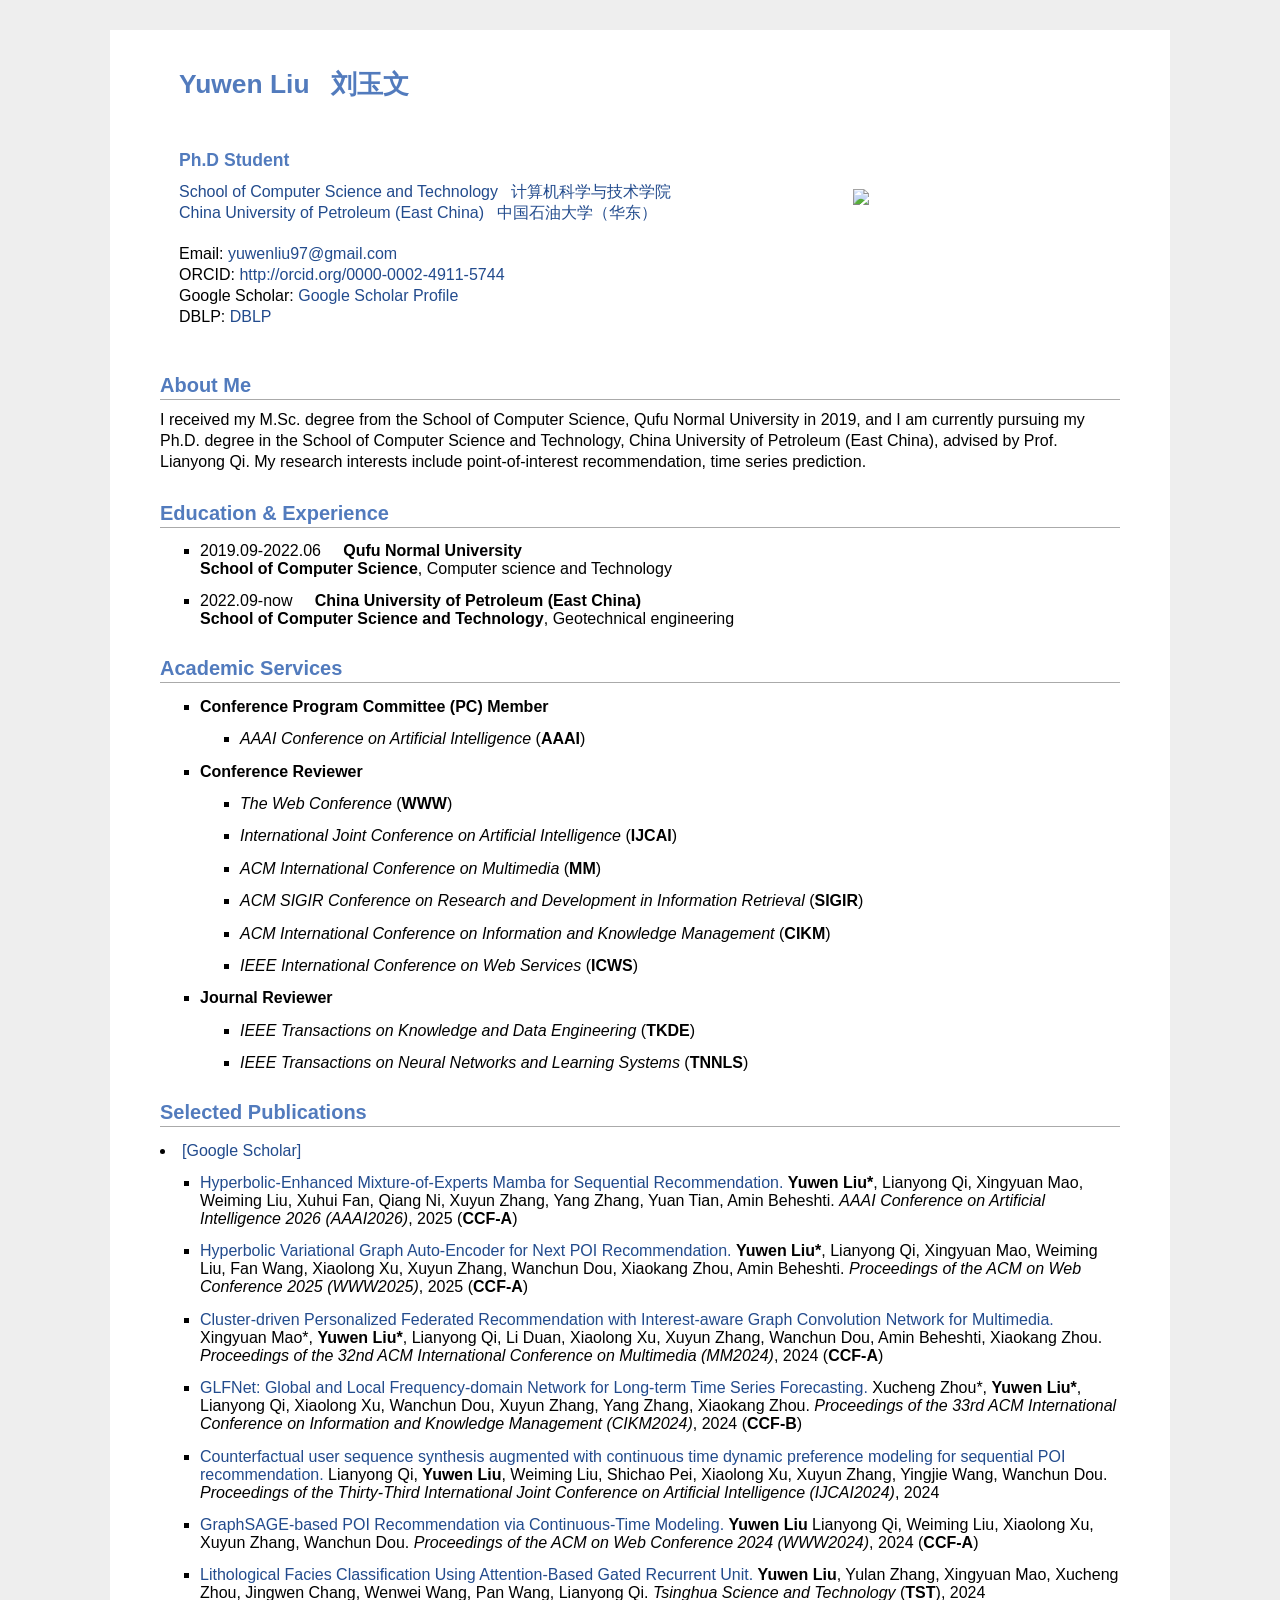
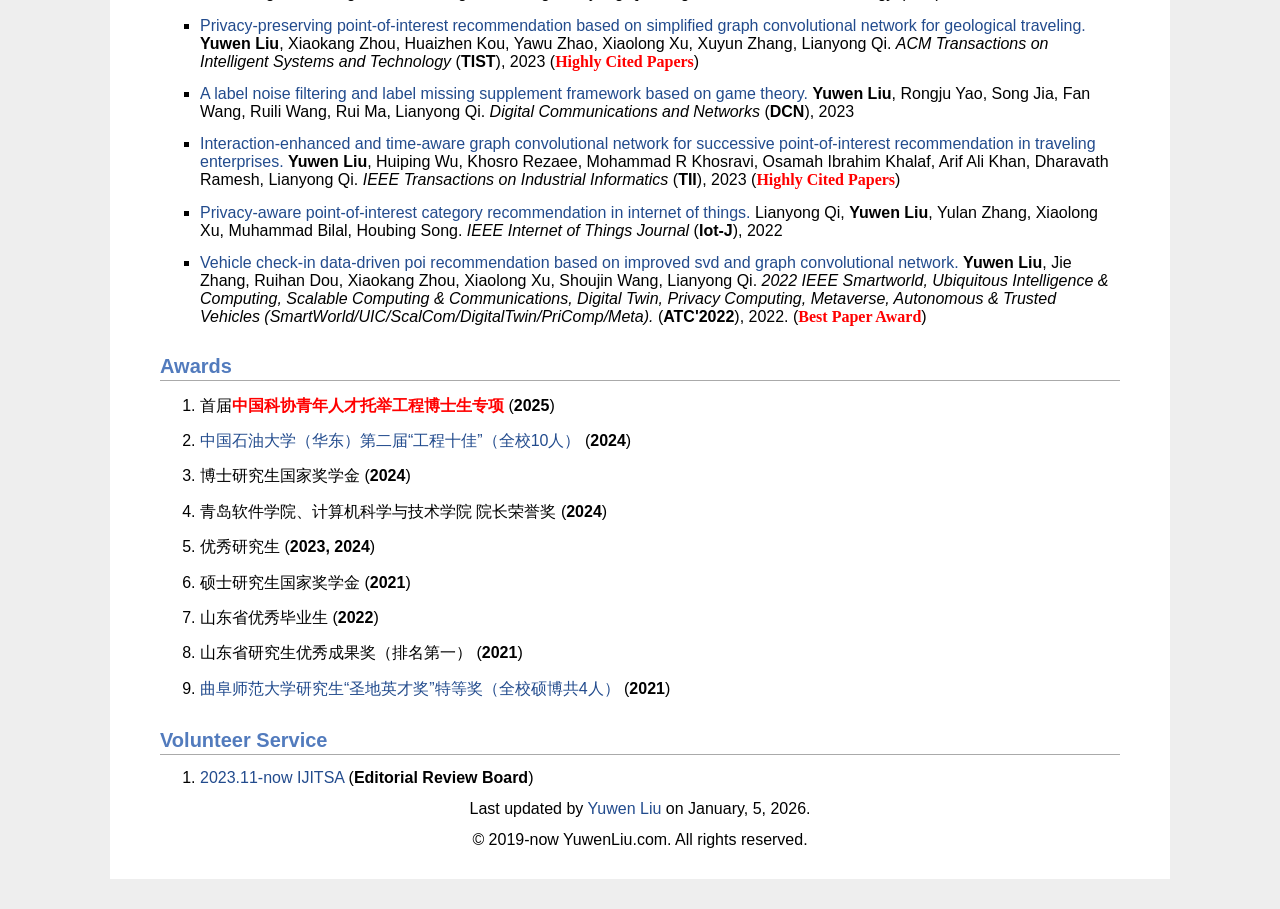
==== index.html @ 9152eafd "Update index.html" ====
<!DOCTYPE html PUBLIC "-//W3C//DTD XHTML 1.1//EN" "http://www.w3.org/TR/xhtml11/DTD/xhtml11.dtd">

<html xmlns="http://www.w3.org/1999/xhtml" xml:lang="en" class="cye-nm">

<head>
    <meta http-equiv="Content-Type" content="text/html; charset=UTF-8">
    <!-- change the follow href="./photo/youwanttoshowinhead"-->
    <link rel="shortcut icon" href="/images/en.jpg">
    <!-- change the follow content="   "-->
    <meta name="keywords" content="write youe website keywords split by , here">
    <meta name="description" content="write youe website keywords in here">

    <link rel="stylesheet" href="./css/jemdoc.css" type="text/css">
    <!-- change the follow title-->
    <title>Homepage - YuwenLiu's Homepage</title>

    <script type="text/javascript" async="" src="./css/ga.js"></script>
    <script type="text/javascript">
        var _gaq = _gaq || [];
        _gaq.push(['_setAccount', 'UA-39824124-1']);
        _gaq.push(['_trackPageview']);
        (function() {
            var ga = document.createElement('script');
            ga.type = 'text/javascript';
            ga.async = true;
            ga.src = ('https:' == document.location.protocol ? 'https://ssl' : 'http://www') + '.google-analytics.com/ga.js';
            var s = document.getElementsByTagName('script')[0];
            s.parentNode.insertBefore(ga, s);
        })();
    </script>

    <style id="nightModeStyle">
        html.cye-enabled.cye-nm:not(*:-webkit-full-screen-ancestor) body,
        html.cye-enabled.cye-nm:not(*:-webkit-full-screen-ancestor) #cye-workaround-body {
            -webkit-filter: contrast(91%) brightness(84%) invert(1);
        }
    </style>
    <style id="cyebody">
        html.cye-enabled.cye-lm body {
            background-color: #cce8cf !important;
            border-color: rgb(51, 58, 51) !important;
            background-image: none !important;
            color: #000000 !important
        }
    </style>
    <style id="cyediv">
        html.cye-enabled.cye-lm div {
            background-color: #cce8cf !important;
            border-color: rgb(51, 58, 51) !important;
            background-image: none !important;
            color: #000000 !important
        }
    </style>
    <style id="cyetable">
        html.cye-enabled.cye-lm th {
            background-color: #cce8cf !important;
            border-color: rgb(51, 58, 51) !important;
            background-image: none !important;
            color: #000000 !important
        }
        
        html.cye-enabled.cye-lm td {
            background-color: #cce8cf !important;
            border-color: rgb(51, 58, 51) !important;
            background-image: none !important;
            color: #000000 !important
        }
    </style>
    <style id="cyetextInput">
        html.cye-enabled.cye-lm input[type=text] {
            background-color: #cce8cf !important;
            border-color: rgb(51, 58, 51) !important;
            background-image: none !important;
            color: #000000 !important
        }
        
        html.cye-enabled.cye-lm textarea {
            background-color: #cce8cf !important;
            border-color: rgb(51, 58, 51) !important;
            background-image: none !important;
            color: #000000 !important
        }
    </style>
    <style id="cyeselect">
        html.cye-enabled.cye-lm select {
            background-color: #cce8cf !important;
            border-color: rgb(51, 58, 51) !important;
            background-image: none !important;
            color: #000000 !important
        }
    </style>
    <style id="cyeul">
        html.cye-enabled.cye-lm ul {
            background-color: #cce8cf !important;
            border-color: rgb(51, 58, 51) !important;
            background-image: none !important;
            color: #000000 !important
        }
    </style>
    <style id="cyeChangeByClick">
        html.cye-enabled.cye-lm .cye-lm-tag,
        html.cye-enabled.cye-lm.cye-lm-tag {
            background-color: #cce8cf !important;
            border-color: rgb(51, 58, 51) !important;
            background-image: none !important;
            color: #000000 !important
        }
    </style>
    <style id="style-1-cropbar-clipper">
        /* Copyright 2014 Evernote Corporation. All rights reserved. */
        
        .en-markup-crop-options {
            top: 18px !important;
            left: 50% !important;
            margin-left: -100px !important;
            width: 200px !important;
            border: 2px rgba(255, 255, 255, .38) solid !important;
            border-radius: 4px !important;
        }
    </style>
    <script>
        (function(i, s, o, g, r, a, m) {
                i['GoogleAnalyticsObject'] = r;
                i[r] = i[r] || function() {
                    (i[r].q = i[r].q || []).push(arguments)
                }, i[r].l = 1 * new Date();
                a = s.createElement(o), m = s.getElementsByTagName(o)[0];
                a.async = 1;
                a.src = g;
                m.parentNode.insertBefore(a, m)
            }

        )(window, document, 'script', 'https://www.google-analytics.com/analytics.js', 'ga');
        ga('create', 'UA-82384246-1', 'auto');
        ga('send', 'pageview');
    </script>
    <!--
        .en-markup-crop-options div div:first-of-type { margin-left: 0px !important; }
    -->
</head>



<body ryt12610="1">
    <div id="layout-content" style="margin-top:15px">

        <table>
            <tbody>
                <tr>
                    <td width="670">
                        <div id="toptitle">
                            <!-- change the follow as the page iner title-->
                            <h1>Yuwen Liu &nbsp; 刘玉文 </h1>
                            <h1>

                            </h1>
                        </div>
                        <h3>Ph.D Student</a>
                        </h3>
                        <p>
                            <a href='https://computer.upc.edu.cn/'>School of Computer Science and Technology</a> &nbsp; <a href='https://computer.upc.edu.cn/'>计算机科学与技术学院</a> <br>
                            <a href='https://www.upc.edu.cn/'>China University of Petroleum (East China)</a> &nbsp; <a href='https://www.upc.edu.cn/'>中国石油大学（华东）</a> <br>
                            <br> Email: <a href="mailto:yuwenliu97@gmail.com">yuwenliu97@gmail.com</a><br>
                            <!-- change the follow to your link-->
                            ORCID: <a href="http://orcid.org/0000-0002-4911-5744/">http://orcid.org/0000-0002-4911-5744</a><br>
							Google Scholar: <a href="https://scholar.google.com/citations?user=IBhXvD8AAAAJ&hl=zh-CN">Google Scholar Profile</a><br>
							DBLP: <a href="https://dblp.org/pid/141/4661-3.html">DBLP</a><br>
                        </p>
                    </td>
                    <td>
                        <div style="float:right">
                            <img src="/images/yuwen1.jpg" border="0" width="230">
                        </div>
                    </td>
                </tr>
                <tr>
                </tr>
            </tbody>
        </table>
    </div>


    <h2>About Me</h2>
    <p>
        I received my M.Sc. degree from the School of Computer Science, Qufu Normal University in 2019, and I am currently pursuing my Ph.D. degree in the School of Computer Science and Technology, China University of Petroleum (East China), advised by Prof. Lianyong Qi. My research interests include point-of-interest recommendation, time series prediction.
    </p>

    <h2>Education & Experience</h2>
    <ul>
        <li>
            2019.09-2022.06 &nbsp;&nbsp;&nbsp;&nbsp;<b>Qufu Normal University</b>
        </li>
        <b>School of Computer Science</b>, Computer science and Technology


        <li>
            2022.09-now &nbsp;&nbsp;&nbsp;&nbsp;<b>China University of Petroleum (East China)</b>
        </li>
        <b>School of Computer Science and Technology</b>, Geotechnical engineering
    </ul>

<h2>Academic Services</h2>

<ul>
  <li>
    <strong>Conference Program Committee (PC) Member</strong>
    <ul>
      <li>
        <em>AAAI Conference on Artificial Intelligence</em> (<b>AAAI</b>)
      </li>
    </ul>
  </li>

  <li>
    <strong>Conference Reviewer</strong>
    <ul>
      <li><em>The Web Conference</em> (<b>WWW</b>)</li>
      <li><em>International Joint Conference on Artificial Intelligence</em> (<b>IJCAI</b>)</li>
      <li><em>ACM International Conference on Multimedia</em> (<b>MM</b>)</li>
      <li><em>ACM SIGIR Conference on Research and Development in Information Retrieval</em> (<b>SIGIR</b>)</li>
      <li><em>ACM International Conference on Information and Knowledge Management</em> (<b>CIKM</b>)</li>
      <li><em>IEEE International Conference on Web Services</em> (<b>ICWS</b>)</li>
    </ul>
  </li>

  <li>
    <strong>Journal Reviewer</strong>
    <ul>
      <li><em>IEEE Transactions on Knowledge and Data Engineering</em> (<b>TKDE</b>)</li>
      <li><em>IEEE Transactions on Neural Networks and Learning Systems</em> (<b>TNNLS</b>)</li>
    </ul>
  </li>
</ul>


  </ol>



<h2>Selected Publications</h2> <li><a href="https://scholar.google.com/citations?user=IBhXvD8AAAAJ&hl=zh-CN">[Google Scholar]</li>
            <ul>
				<li>
                    <a href="https://drive.google.com/file/d/117TBkbH3G1x-nD5w2FeqCfpZwsL4bYgt/view?usp=drive_link">Hyperbolic-Enhanced Mixture-of-Experts Mamba for Sequential Recommendation.</a>
                    <b>Yuwen Liu*</b>, Lianyong Qi, Xingyuan Mao, Weiming Liu, Xuhui Fan, Qiang Ni, Xuyun Zhang, Yang Zhang, Yuan Tian, Amin Beheshti.
                    <em>AAAI Conference on Artificial Intelligence 2026 (AAAI2026)</em>, 2025 (<b>CCF-A</b>)<br>
                    <p style="margin-top:3px">
                    </p>
                </li>	
		        <li>
                    <a href="https://doi.org/10.1145/3696410.3714804">Hyperbolic Variational Graph Auto-Encoder for Next POI Recommendation. </a>
                    <b>Yuwen Liu*</b>, Lianyong Qi, Xingyuan Mao, Weiming Liu, Fan Wang, Xiaolong Xu, Xuyun Zhang, Wanchun Dou, Xiaokang Zhou, Amin Beheshti.
                    <em>Proceedings of the ACM on Web Conference 2025 (WWW2025)</em>, 2025 (<b>CCF-A</b>)<br>
                    <p style="margin-top:3px">
                    </p>
                </li>	

		<li>
                    <a href="https://dl.acm.org/doi/abs/10.1145/3664647.3680788">Cluster-driven Personalized Federated Recommendation with Interest-aware Graph Convolution Network for Multimedia. </a>
                    Xingyuan Mao*, <b>Yuwen Liu*</b>, Lianyong Qi, Li Duan, Xiaolong Xu, Xuyun Zhang, Wanchun Dou, Amin Beheshti, Xiaokang Zhou.
                    <em>Proceedings of the 32nd ACM International Conference on Multimedia (MM2024)</em>, 2024 (<b>CCF-A</b>)<br>
                    <p style="margin-top:3px">
                    </p>
                </li>	
		    <li>
                    <a href="https://dl.acm.org/doi/abs/10.1145/3627673.3679579">GLFNet: Global and Local Frequency-domain Network for Long-term Time Series Forecasting. </a>
                    Xucheng Zhou*, <b>Yuwen Liu*</b>, Lianyong Qi, Xiaolong Xu, Wanchun Dou, Xuyun Zhang, Yang Zhang, Xiaokang Zhou.
                    <em>Proceedings of the 33rd ACM International Conference on Information and Knowledge Management (CIKM2024)</em>, 2024 (<b>CCF-B</b>)<br>
                    <p style="margin-top:3px">
                    </p>
                </li>	
		<li>
                    <a href="https://www.ijcai.org/proceedings/2024/255">Counterfactual user sequence synthesis augmented with continuous time dynamic preference modeling for sequential POI recommendation. </a>
                    Lianyong Qi, <b>Yuwen Liu</b>, Weiming Liu, Shichao Pei, Xiaolong Xu, Xuyun Zhang, Yingjie Wang, Wanchun Dou.
                    <em>Proceedings of the Thirty-Third International Joint Conference on Artificial Intelligence (IJCAI2024)</em>, 2024<br>
                    <p style="margin-top:3px">
                    </p>
                </li>	
		<li>
                    <a href="https://dl.acm.org/doi/abs/10.1145/3589335.3651515">GraphSAGE-based POI Recommendation via Continuous-Time Modeling. </a>
                    <b>Yuwen Liu</b> Lianyong Qi, Weiming Liu, Xiaolong Xu, Xuyun Zhang, Wanchun Dou.
                    <em>Proceedings of the ACM on Web Conference 2024 (WWW2024)</em>, 2024 (<b>CCF-A</b>)<br>
                    <p style="margin-top:3px">
                    </p>
                </li>	
                <li>
                    <a href="https://ieeexplore.ieee.org/abstract/document/10431751">Lithological Facies Classification Using Attention-Based Gated Recurrent Unit. </a>
                    <b>Yuwen Liu</b>, Yulan Zhang, Xingyuan Mao, Xucheng Zhou, Jingwen Chang, Wenwei Wang, Pan Wang, Lianyong Qi.
                    <em>Tsinghua Science and Technology</em> (<b>TST</b>), 2024<br>
                    <p style="margin-top:3px">
                    </p>
                </li>	
                <li>
                    <a href="https://dl.acm.org/doi/abs/10.1145/3620677">Privacy-preserving point-of-interest recommendation based on simplified graph convolutional network for geological traveling. </a>
                    <b>Yuwen Liu</b>, Xiaokang Zhou, Huaizhen Kou, Yawu Zhao, Xiaolong Xu, Xuyun Zhang, Lianyong Qi. 
                    <em>ACM Transactions on Intelligent Systems and Technology</em> (<b>TIST</b>), 2023 (<b><font class="highlight">Highly Cited Papers</font></b>)<br>
                    <p style="margin-top:3px">
                    </p>
                </li>
                <li>
                    <a href="https://www.sciencedirect.com/science/article/pii/S2352864821001115">A label noise filtering and label missing supplement framework based on game theory. </a>
                    <b>Yuwen Liu</b>, Rongju Yao, Song Jia, Fan Wang, Ruili Wang, Rui Ma, Lianyong Qi. 
                    <em>Digital Communications and Networks</em> (<b>DCN</b>), 2023<br>
                    <p style="margin-top:3px">
                    </p>
                </li>
                <li>
                    <a href="https://ieeexplore.ieee.org/abstract/document/9863644/">Interaction-enhanced and time-aware graph convolutional network for successive point-of-interest recommendation in traveling enterprises. </a>
                    <b>Yuwen Liu</b>, Huiping Wu, Khosro Rezaee, Mohammad R Khosravi, Osamah Ibrahim Khalaf, Arif Ali Khan, Dharavath Ramesh, Lianyong Qi. 
                    <em>IEEE Transactions on Industrial Informatics</em> (<b>TII</b>), 2023 (<b><font class="highlight">Highly Cited Papers</font></b>)<br>
                    <p style="margin-top:3px">
                    </p>
                </li>	
                <li>
                    <a href="https://ieeexplore.ieee.org/abstract/document/9790806/">Privacy-aware point-of-interest category recommendation in internet of things. </a>
                    Lianyong Qi, <b>Yuwen Liu</b>, Yulan Zhang, Xiaolong Xu, Muhammad Bilal, Houbing Song. 
                    <em>IEEE Internet of Things Journal</em> (<b>Iot-J</b>), 2022<br>
                    <p style="margin-top:3px">
                    </p>
                </li>	
                <li>
                    <a href="https://ieeexplore.ieee.org/abstract/document/10189532">Vehicle check-in data-driven poi recommendation based on improved svd and graph convolutional network. </a>
                    <b>Yuwen Liu</b>, Jie Zhang, Ruihan Dou, Xiaokang Zhou, Xiaolong Xu, Shoujin Wang, Lianyong Qi. 
                    <em>2022 IEEE Smartworld, Ubiquitous Intelligence & Computing, Scalable Computing & Communications, Digital Twin, Privacy Computing, Metaverse, Autonomous & Trusted Vehicles (SmartWorld/UIC/ScalCom/DigitalTwin/PriComp/Meta). </em> (<b>ATC'2022</b>), 2022. (<b><font class="highlight">Best Paper Award</font></b>)<br>
			<p style="margin-top:3px">
                    </p>
                </li>	
            </ul>



            <h2>Awards</h2>
	    <ol>
        <li>首届<b><font class="highlight">中国科协青年人才托举工程博士生专项</font></b></em> (<b>2025</b>)</li>
		<li><a href="https://computer.upc.edu.cn/2024/1120/c6277a446226/page.htm">中国石油大学（华东）第二届“工程十佳”（全校10人）</a></em> (<b>2024</b>)</li>
		<li>博士研究生国家奖学金</em> (<b>2024</b>)</li>
		<li>青岛软件学院、计算机科学与技术学院 院长荣誉奖</em> (<b>2024</b>)</li>    
		<li>优秀研究生</em> (<b>2023, 2024</b>)</li>
		<li>硕士研究生国家奖学金</em> (<b>2021</b>)</li>
		<li>山东省优秀毕业生</em> (<b>2022</b>)</li>
		<li>山东省研究生优秀成果奖（排名第一）</em> (<b>2021</b>)</li>
		<li><a href="https://yjs.qfnu.edu.cn/info/1095/7268.htm">曲阜师范大学研究生“圣地英才奖”特等奖（全校硕博共4人）</a></em> (<b>2021</b>)</li>
            </ol>

            <h2>Volunteer Service</h2>
            <ol>
                <li><a href="https://www.igi-global.com/journals/open-access/reviewers/international-journal-information-technologies-systems/1098">2023.11-now IJITSA</a> (<b>Editorial Review Board</b>)</li>

            </ol>


            <div align="center">
                Last updated by <a href='http://www.yuwenliu.com/'>Yuwen Liu</a> on January, 5, 2026.
            </div>
            <p>
            </p>



            <div align="center">
                © 2019-now YuwenLiu.com. All rights reserved.
            </div>

</body>

</html>
---- css/jemdoc.css ----
/* Default css file for jemdoc. */

table#tlayout {
    border: none;
    border-collapse: separate;
    background: white;
}
/*
body {
	background: white;
	padding-bottom: 8px;
	margin: 0;
}
*/
html {
  background-color: #eeeeee; 
}

body { 
  font-family: Georgia, Helvetica, Arial, Verdana, san-serif, Times;
  color: #000;
  background-color: #ffffff; 
  text-align:left; /* for IE */
  margin-top: 30px; 
  margin-bottom: 30px;
  margin-left: auto;
  margin-right: auto;
  padding-left:  50px;
  padding-right: 50px;
  padding-top: 10px;
  padding-bottom: 30px;
  max-width: 960px;
}

#layout-menu {
	background: #f6f6f6;
	border: 1px solid #dddddd;
	padding-top: 0.5em;
	padding-left: 8px;
	padding-right: 8px;
	font-size: 1.0em;
	width: auto;
	white-space: nowrap;
    text-align: left;
    vertical-align: top;
}

#layout-menu td {
	background: #f4f4f4;
    vertical-align: top;
}

#layout-content {
	padding-top: 0.0em;
	padding-left: 1.0em;
	padding-right: 1.0em;
    border: none;
    background: white;
    text-align: left;
    vertical-align: top;
}

#layout-menu a {
	line-height: 1.5em;
	margin-left: 0.5em;
}

tt {
    background: #ffffdd;
}

pre, tt {
	font-size: 90%;
	font-family: monaco, monospace;
}

a, a > tt {
	color: #224b8d;
	text-decoration: none;
}

a:hover {
	border-bottom: 1px gray dotted;
}

#layout-menu a.current:link, #layout-menu a.current:visited {
	color: #022b6d;
	border-bottom: 1px gray solid;
}
#layout-menu a:link, #layout-menu a:visited, #layout-menu a:hover {
	color: #527bbd;
	text-decoration: none;
}
#layout-menu a:hover {
	text-decoration: none;
}

div.menu-category {
	border-bottom: 1px solid gray;
	margin-top: 0.8em;
	padding-top: 0.2em;
	padding-bottom: 0.1em;
	font-weight: bold;
}

div.menu-item {
	padding-left: 16px;
	text-indent: -16px;
}

div#toptitle {
	padding-bottom: 0.2em;
	margin-bottom: 1.5em;
	/*border-bottom: 3px double gray;*/
}

/* Reduce space if we begin the page with a title. */
div#toptitle + h2, div#toptitle + h3 {
	margin-top: 0em;
}

div#subtitle {
	margin-top: 0.0em;
	margin-bottom: 0.0em;
	padding-top: 0em;
	padding-bottom: 0.1em;
}

em {
	font-style: italic;
}

strong {
	font-weight: bold;
}


h1, h2, h3 {
	color: #527bbd;
	margin-top: 0.7em;
	margin-bottom: 0.5em;
	padding-bottom: 0.2em;
	line-height: 1.0;
	padding-top: 0.5em;
	border-bottom: 1px solid #aaaaaa;
}

h1 {
	font-size: 165%;
	padding-bottom: 0.3em;
}

h2 {
	padding-top: 0.8em;
	font-size: 125%;
}

h2 + h3 {
    padding-top: 0.2em;
}

h3 {
	font-size: 110%;
	border-bottom: none;
}

/* by 陈艺荣 */
h1.randc{font-size:50px;}
/* by 主菜单背景 */
ul.menu{
    list-style-type: none;
    margin: 0;
    padding: 0;
    overflow: hidden;
    background-color: #9966CC;
    /*position: fixed;*/
    top: 0;
    width: 100%;
}
/* by 主菜单选项 */
li.menu {
    float: left;
}
li.menu a {
    display: block;
    color: white;
    text-align: center;
    padding: 16px 16px;
    text-decoration: none;
}
li.menu a:hover:not(.active) {
    background-color: #111;
}
.active {
    background-color: #330099;  /*6633CC  4CAF50*/
}






p {
	margin-top: 0.0em;
	margin-bottom: 0.8em;
	padding: 0;
	line-height: 1.3;
}

pre {
	padding: 0;
	margin: 0;
}

div#footer {
	font-size: small;
	border-top: 1px solid #c0c0c0;
	padding-top: 0.1em;
	margin-top: 4.0em;
	color: #c0c0c0;
}

div#footer a {
	color: #80a0b0;
}

div#footer-text {
	float: left;
	padding-bottom: 8px;
}

ul, ol, dl {
	margin-top: 0.2em;
	padding-top: 0;
	margin-bottom: 0.8em;
}

dt {
	margin-top: 0.5em;
	margin-bottom: 0;
}

dl {
	margin-left: 20px;
}

dd {
	color: #222222;
}

dd > *:first-child {
	margin-top: 0;
}

ul {
	list-style-position: outside;
	list-style-type: square;
}

p + ul, p + ol {
	margin-top: -0.5em;
}

li {
	margin-top:0.9em;
}

ol {
	list-style-position: outside;
	list-style-type: decimal;
}

li p, dd p {
	margin-bottom: 0.3em;
}


ol ol {
	list-style-type: lower-alpha;
}

ol ol ol {
	list-style-type: lower-roman;
}

p + div.codeblock {
	margin-top: -0.6em;
}

div.codeblock, div.infoblock {
	margin-right: 0%;
	margin-top: 1.2em;
	margin-bottom: 1.3em;
}

div.blocktitle {
	font-weight: bold;
	color: #cd7b62;
	margin-top: 1.2em;
	margin-bottom: 0.1em;
}

div.blockcontent {
	border: 1px solid silver;
	padding: 0.3em 0.5em;
}

div.infoblock > div.blockcontent {
	background: #ffffee;
}

div.blockcontent p + ul, div.blockcontent p + ol {
	margin-top: 0.4em;
}

div.infoblock p {
	margin-bottom: 0em;
}

div.infoblock li p, div.infoblock dd p {
	margin-bottom: 0.5em;
}

div.infoblock p + p {
	margin-top: 0.8em;
}

div.codeblock > div.blockcontent {
	background: #f6f6f6;
}

span.pycommand {
	color: #000070;
}

span.statement {
	color: #008800;
}
span.builtin {
	color: #000088;
}
span.special {
	color: #990000;
}
span.operator {
	color: #880000;
}
span.error {
	color: #aa0000;
}
span.comment, span.comment > *, span.string, span.string > * {
	color: #606060;
}

@media print {
	#layout-menu { display: none; }
}

#fwtitle {
	margin: 2px;
}

#fwtitle #toptitle {
	padding-left: 0.5em;
	margin-bottom: 0.5em;
}

#layout-content h1:first-child, #layout-content h2:first-child, #layout-content h3:first-child {
	margin-top: -0.7em;
}

div#toptitle h1, #layout-content div#toptitle h1 {
	margin-bottom: 0.0em;
	padding-bottom: 0.1em;
	padding-top: 0;
	margin-top: 0.5em;
	border-bottom: none;
}

img.eq {
	padding: 0;
	padding-left: 0.1em;
	padding-right: 0.1em;
	margin: 0;
}

img.eqwl {
	padding-left: 2em;
	padding-top: 0.6em;
	padding-bottom: 0.2em;
	margin: 0;
}

table + table {
    margin-top: 1em;
}

tr.heading {
    font-weight: bold;
    border-bottom: 2px solid black;
}

img {
    border: none;
}

table.imgtable, table.imgtable td {
    border: none;
    text-align: left;
}

.highlight{
	font-family: Cambria, Cochin, Georgia, Times, "Times New Roman", serif;
	font-weight: bold;
	color: #FF0000;
}
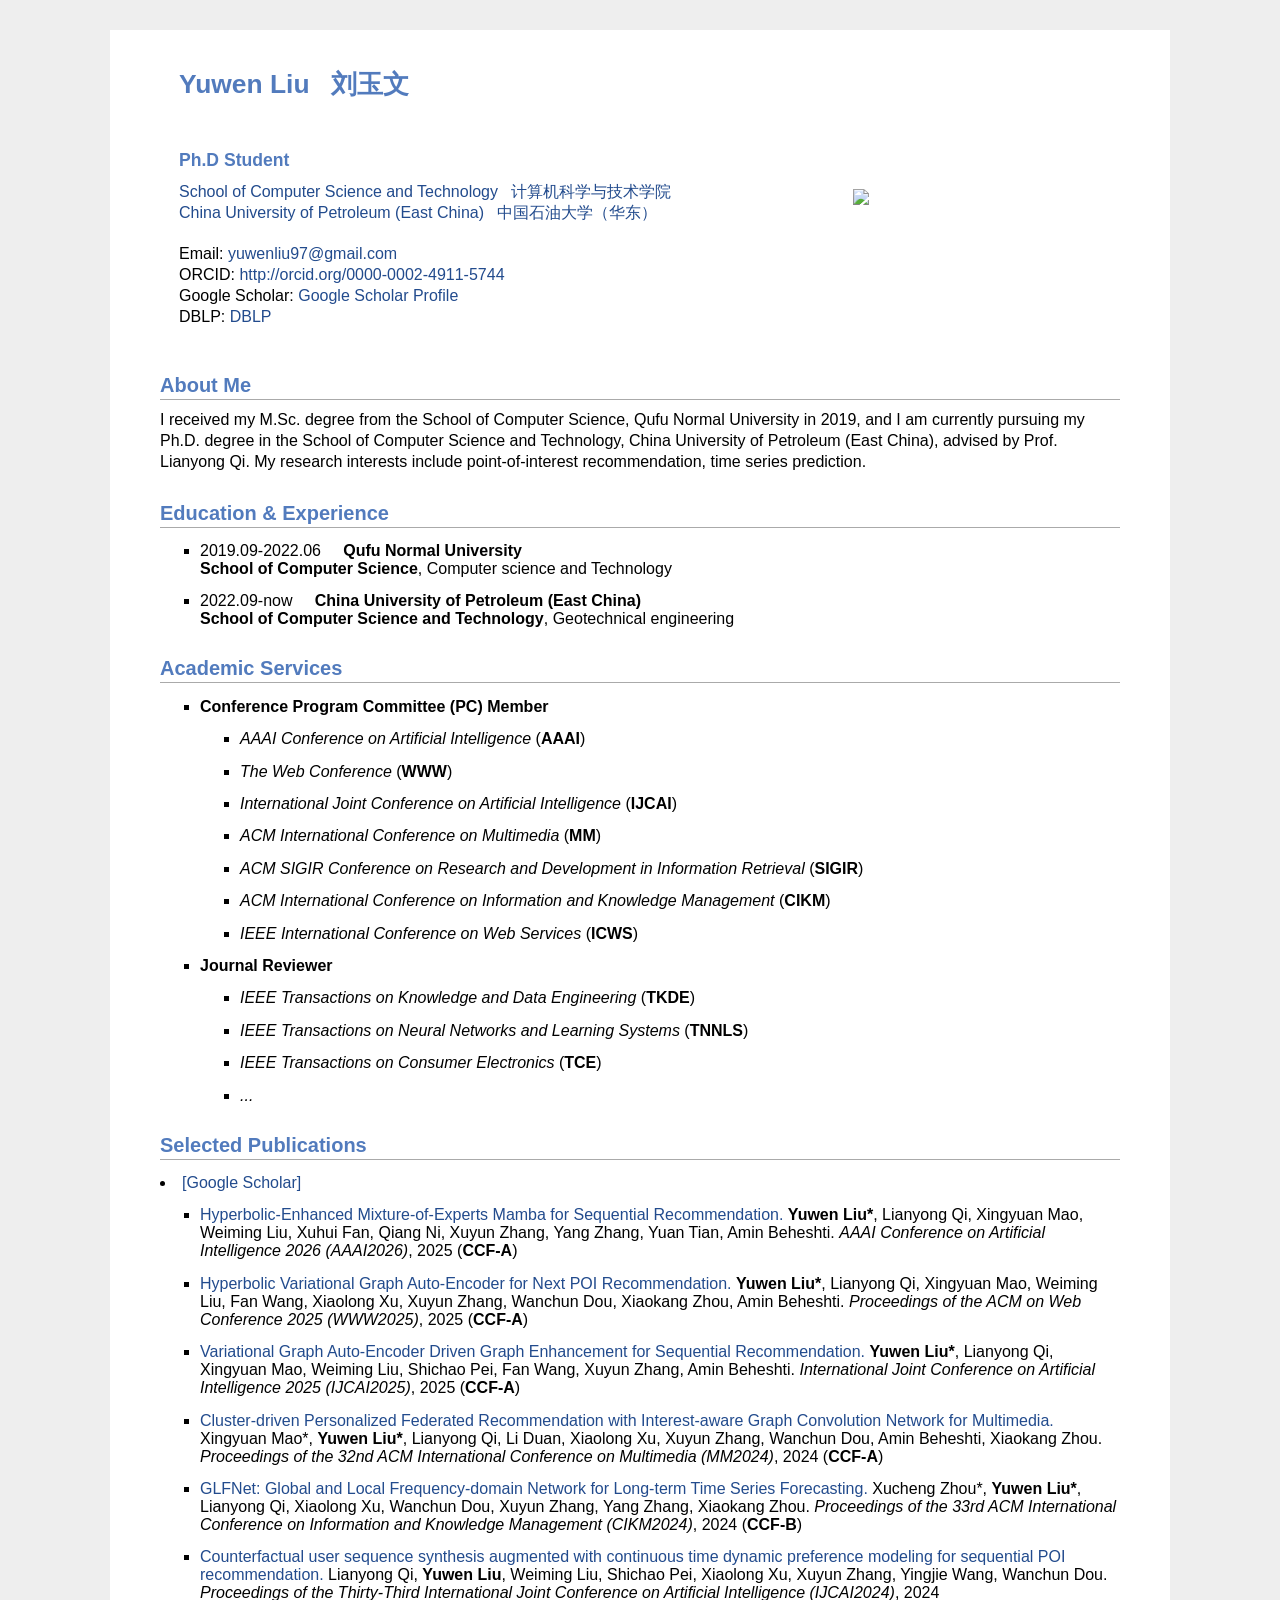
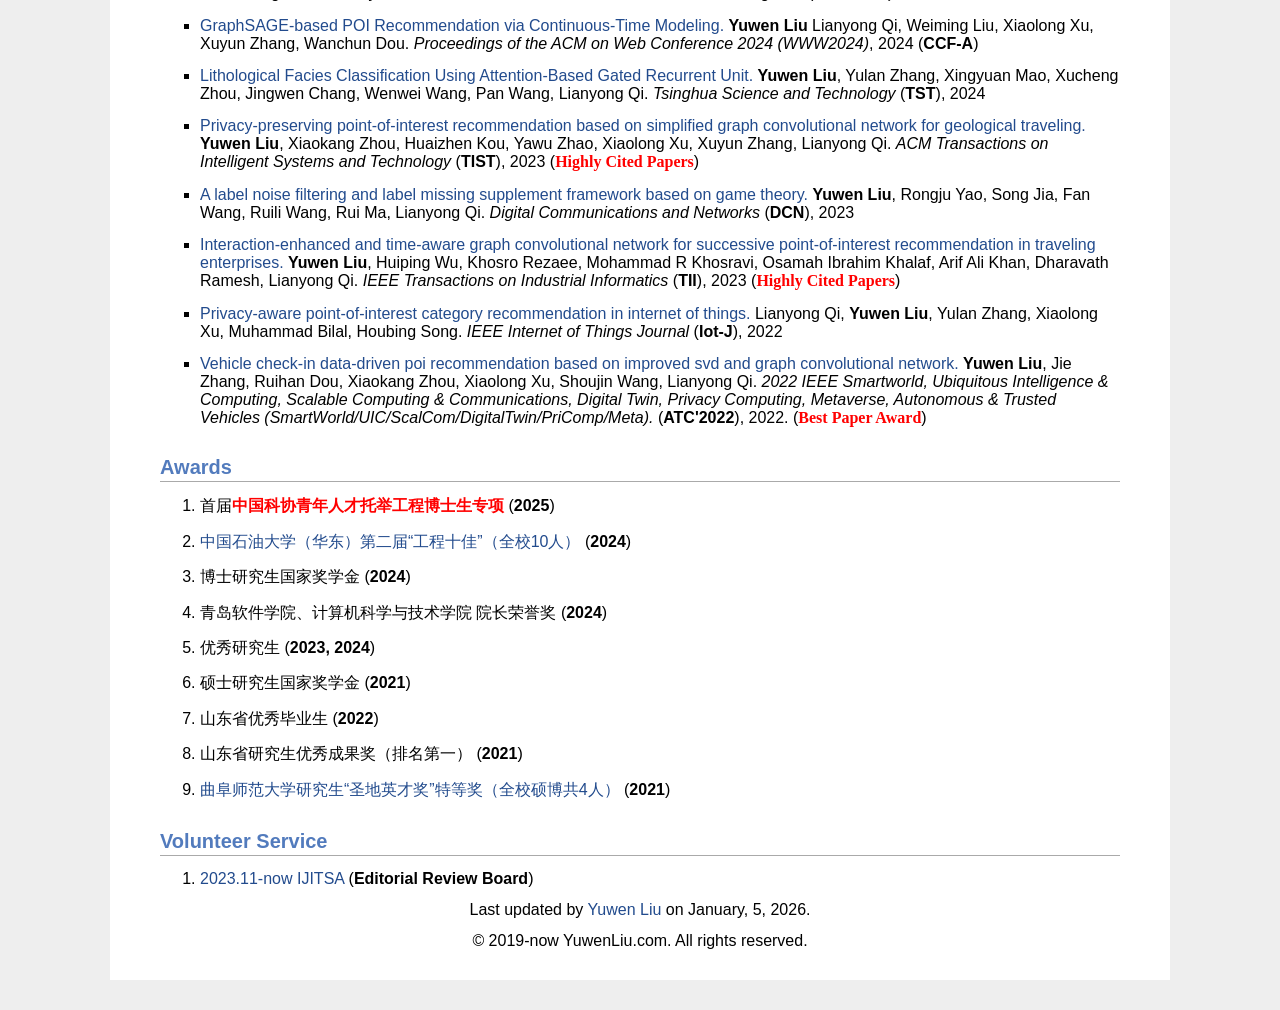
==== commit ce88b7c5: "Update index.html" ====
--- a/index.html
+++ b/index.html
@@ -208,13 +208,7 @@
       <li>
         <em>AAAI Conference on Artificial Intelligence</em> (<b>AAAI</b>)
       </li>
-    </ul>
-  </li>
-
-  <li>
-    <strong>Conference Reviewer</strong>
-    <ul>
-      <li><em>The Web Conference</em> (<b>WWW</b>)</li>
+	 <li><em>The Web Conference</em> (<b>WWW</b>)</li>
       <li><em>International Joint Conference on Artificial Intelligence</em> (<b>IJCAI</b>)</li>
       <li><em>ACM International Conference on Multimedia</em> (<b>MM</b>)</li>
       <li><em>ACM SIGIR Conference on Research and Development in Information Retrieval</em> (<b>SIGIR</b>)</li>
@@ -228,6 +222,8 @@
     <ul>
       <li><em>IEEE Transactions on Knowledge and Data Engineering</em> (<b>TKDE</b>)</li>
       <li><em>IEEE Transactions on Neural Networks and Learning Systems</em> (<b>TNNLS</b>)</li>
+		<li><em>IEEE Transactions on Consumer Electronics</em> (<b>TCE</b>)</li>
+		<li><em>...</em></li>
     </ul>
   </li>
 </ul>
@@ -250,6 +246,13 @@
                     <a href="https://doi.org/10.1145/3696410.3714804">Hyperbolic Variational Graph Auto-Encoder for Next POI Recommendation. </a>
                     <b>Yuwen Liu*</b>, Lianyong Qi, Xingyuan Mao, Weiming Liu, Fan Wang, Xiaolong Xu, Xuyun Zhang, Wanchun Dou, Xiaokang Zhou, Amin Beheshti.
                     <em>Proceedings of the ACM on Web Conference 2025 (WWW2025)</em>, 2025 (<b>CCF-A</b>)<br>
+                    <p style="margin-top:3px">
+                    </p>
+                </li>
+					<li>
+                    <a href="https://doi.org/10.1145/3696410.3714804">Variational Graph Auto-Encoder Driven Graph Enhancement for Sequential Recommendation. </a>
+                    <b>Yuwen Liu*</b>, Lianyong Qi, Xingyuan Mao, Weiming Liu, Shichao Pei, Fan Wang, Xuyun Zhang, Amin Beheshti.
+                    <em>International Joint Conference on Artificial Intelligence 2025 (IJCAI2025)</em>, 2025 (<b>CCF-A</b>)<br>
                     <p style="margin-top:3px">
                     </p>
                 </li>	
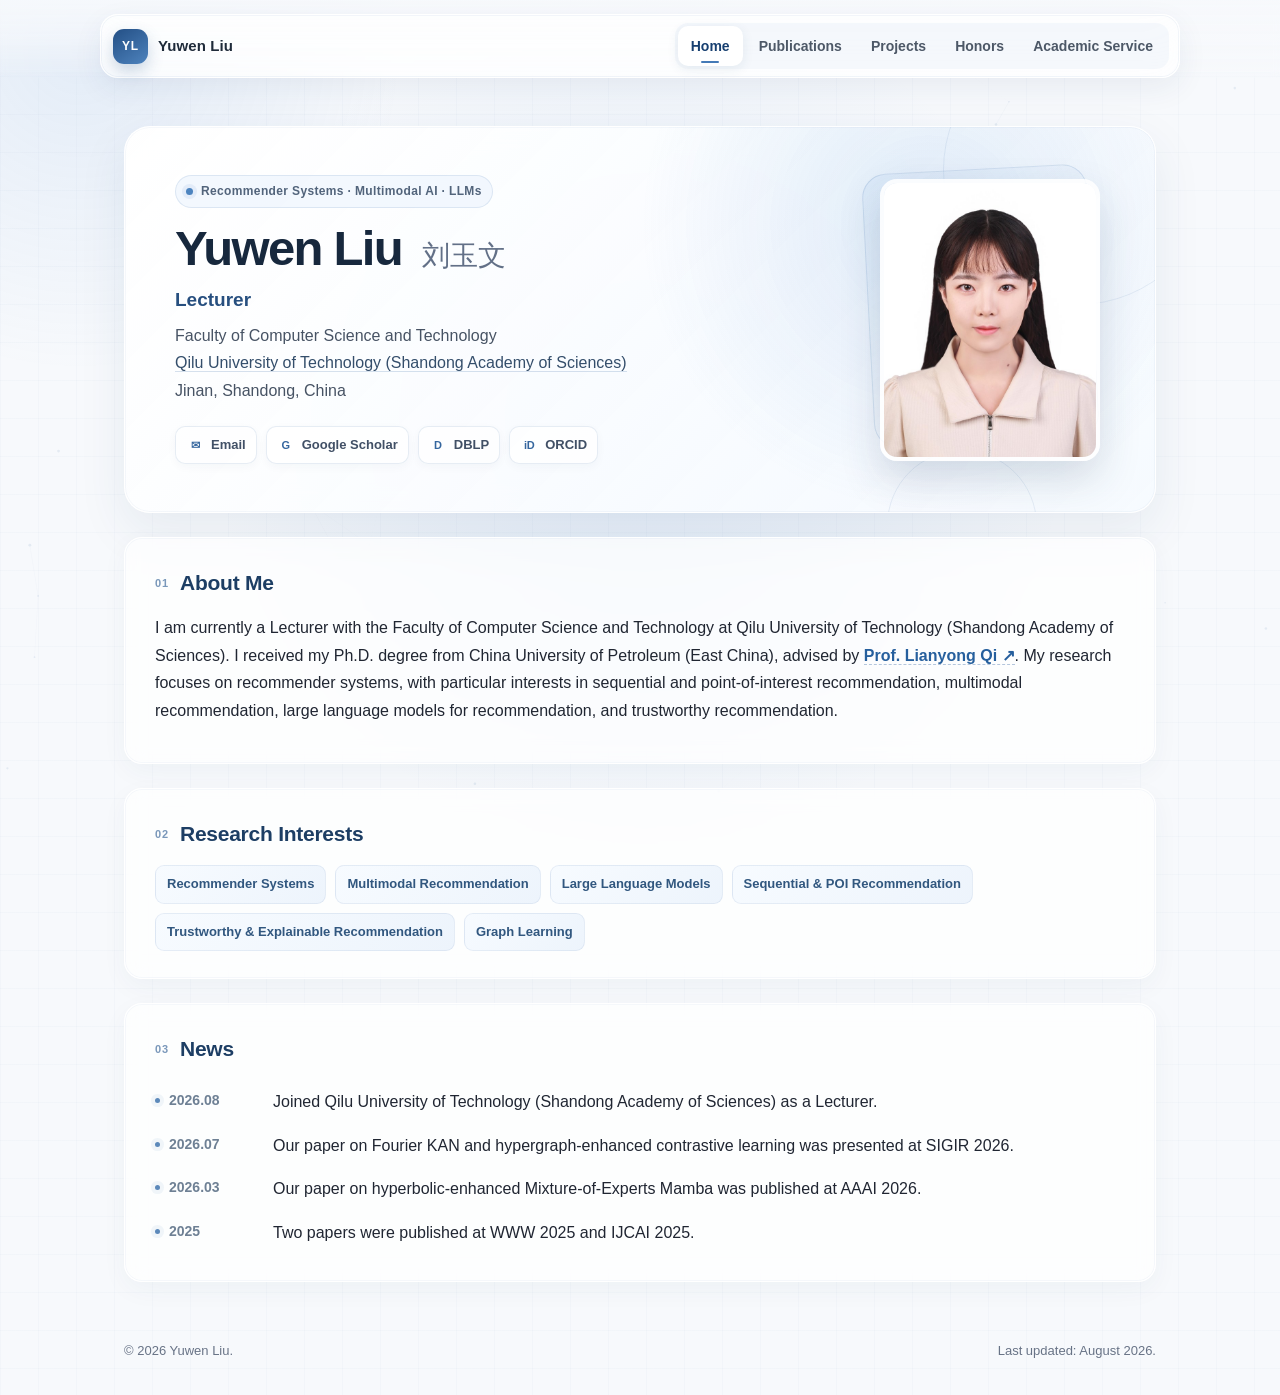
==== commit 7e28302f: "Deploy faculty homepage V2" ====
--- a/index.html
+++ b/index.html
@@ -1,368 +1,122 @@
-<!DOCTYPE html PUBLIC "-//W3C//DTD XHTML 1.1//EN" "http://www.w3.org/TR/xhtml11/DTD/xhtml11.dtd">
+<!doctype html>
+<html lang="en">
+<head>
+  <meta charset="utf-8">
+  <meta name="viewport" content="width=device-width, initial-scale=1">
+  <meta name="description" content="Yuwen Liu - Lecturer at Qilu University of Technology (Shandong Academy of Sciences). Research on recommender systems, multimodal recommendation, large language models, and trustworthy recommendation.">
+  <meta name="keywords" content="Yuwen Liu, 刘玉文, recommender systems, recommendation, multimodal recommendation, large language models, Qilu University of Technology">
+  <title>Home | Yuwen Liu</title>
+  <link rel="stylesheet" href="css/style.css">
+</head>
+<body class="home-page">
+<canvas id="ambient-network" aria-hidden="true"></canvas>
+<div class="page-glow" aria-hidden="true"></div>
 
-<html xmlns="http://www.w3.org/1999/xhtml" xml:lang="en" class="cye-nm">
-
-<head>
-    <meta http-equiv="Content-Type" content="text/html; charset=UTF-8">
-    <!-- change the follow href="./photo/youwanttoshowinhead"-->
-    <link rel="shortcut icon" href="/images/en.jpg">
-    <!-- change the follow content="   "-->
-    <meta name="keywords" content="write youe website keywords split by , here">
-    <meta name="description" content="write youe website keywords in here">
-
-    <link rel="stylesheet" href="./css/jemdoc.css" type="text/css">
-    <!-- change the follow title-->
-    <title>Homepage - YuwenLiu's Homepage</title>
-
-    <script type="text/javascript" async="" src="./css/ga.js"></script>
-    <script type="text/javascript">
-        var _gaq = _gaq || [];
-        _gaq.push(['_setAccount', 'UA-39824124-1']);
-        _gaq.push(['_trackPageview']);
-        (function() {
-            var ga = document.createElement('script');
-            ga.type = 'text/javascript';
-            ga.async = true;
-            ga.src = ('https:' == document.location.protocol ? 'https://ssl' : 'http://www') + '.google-analytics.com/ga.js';
-            var s = document.getElementsByTagName('script')[0];
-            s.parentNode.insertBefore(ga, s);
-        })();
-    </script>
-
-    <style id="nightModeStyle">
-        html.cye-enabled.cye-nm:not(*:-webkit-full-screen-ancestor) body,
-        html.cye-enabled.cye-nm:not(*:-webkit-full-screen-ancestor) #cye-workaround-body {
-            -webkit-filter: contrast(91%) brightness(84%) invert(1);
-        }
-    </style>
-    <style id="cyebody">
-        html.cye-enabled.cye-lm body {
-            background-color: #cce8cf !important;
-            border-color: rgb(51, 58, 51) !important;
-            background-image: none !important;
-            color: #000000 !important
-        }
-    </style>
-    <style id="cyediv">
-        html.cye-enabled.cye-lm div {
-            background-color: #cce8cf !important;
-            border-color: rgb(51, 58, 51) !important;
-            background-image: none !important;
-            color: #000000 !important
-        }
-    </style>
-    <style id="cyetable">
-        html.cye-enabled.cye-lm th {
-            background-color: #cce8cf !important;
-            border-color: rgb(51, 58, 51) !important;
-            background-image: none !important;
-            color: #000000 !important
-        }
-        
-        html.cye-enabled.cye-lm td {
-            background-color: #cce8cf !important;
-            border-color: rgb(51, 58, 51) !important;
-            background-image: none !important;
-            color: #000000 !important
-        }
-    </style>
-    <style id="cyetextInput">
-        html.cye-enabled.cye-lm input[type=text] {
-            background-color: #cce8cf !important;
-            border-color: rgb(51, 58, 51) !important;
-            background-image: none !important;
-            color: #000000 !important
-        }
-        
-        html.cye-enabled.cye-lm textarea {
-            background-color: #cce8cf !important;
-            border-color: rgb(51, 58, 51) !important;
-            background-image: none !important;
-            color: #000000 !important
-        }
-    </style>
-    <style id="cyeselect">
-        html.cye-enabled.cye-lm select {
-            background-color: #cce8cf !important;
-            border-color: rgb(51, 58, 51) !important;
-            background-image: none !important;
-            color: #000000 !important
-        }
-    </style>
-    <style id="cyeul">
-        html.cye-enabled.cye-lm ul {
-            background-color: #cce8cf !important;
-            border-color: rgb(51, 58, 51) !important;
-            background-image: none !important;
-            color: #000000 !important
-        }
-    </style>
-    <style id="cyeChangeByClick">
-        html.cye-enabled.cye-lm .cye-lm-tag,
-        html.cye-enabled.cye-lm.cye-lm-tag {
-            background-color: #cce8cf !important;
-            border-color: rgb(51, 58, 51) !important;
-            background-image: none !important;
-            color: #000000 !important
-        }
-    </style>
-    <style id="style-1-cropbar-clipper">
-        /* Copyright 2014 Evernote Corporation. All rights reserved. */
-        
-        .en-markup-crop-options {
-            top: 18px !important;
-            left: 50% !important;
-            margin-left: -100px !important;
-            width: 200px !important;
-            border: 2px rgba(255, 255, 255, .38) solid !important;
-            border-radius: 4px !important;
-        }
-    </style>
-    <script>
-        (function(i, s, o, g, r, a, m) {
-                i['GoogleAnalyticsObject'] = r;
-                i[r] = i[r] || function() {
-                    (i[r].q = i[r].q || []).push(arguments)
-                }, i[r].l = 1 * new Date();
-                a = s.createElement(o), m = s.getElementsByTagName(o)[0];
-                a.async = 1;
-                a.src = g;
-                m.parentNode.insertBefore(a, m)
-            }
-
-        )(window, document, 'script', 'https://www.google-analytics.com/analytics.js', 'ga');
-        ga('create', 'UA-82384246-1', 'auto');
-        ga('send', 'pageview');
-    </script>
-    <!--
-        .en-markup-crop-options div div:first-of-type { margin-left: 0px !important; }
-    -->
-</head>
+<header class="site-header">
+  <nav class="nav-shell" aria-label="Primary navigation">
+    <a class="brand" href="index.html" aria-label="Yuwen Liu homepage">
+      <span class="brand-mark">YL</span>
+      <span class="brand-text">Yuwen Liu</span>
+    </a>
+    <div class="nav-links">
+      <a href="index.html" class="active">Home</a><a href="publications.html">Publications</a><a href="projects.html">Projects</a><a href="honors.html">Honors</a><a href="service.html">Academic Service</a>
+    </div>
+  </nav>
+</header>
 
 
+<main class="container">
+  <section class="hero hero-card" id="hero-card">
+    <div class="hero-decoration hero-decoration-one" aria-hidden="true"></div>
+    <div class="hero-decoration hero-decoration-two" aria-hidden="true"></div>
 
-<body ryt12610="1">
-    <div id="layout-content" style="margin-top:15px">
+    <div class="hero-copy">
+      <div class="eyebrow"><span class="eyebrow-dot"></span> Recommender Systems · Multimodal AI · LLMs</div>
+      <h1 class="name">Yuwen Liu <span class="cn-name">刘玉文</span></h1>
+      <p class="role">Lecturer</p>
+      <p class="affiliation">
+        Faculty of Computer Science and Technology<br>
+        <a href="https://www.qlu.edu.cn/" target="_blank" rel="noopener">Qilu University of Technology (Shandong Academy of Sciences)</a><br>
+        Jinan, Shandong, China
+      </p>
 
-        <table>
-            <tbody>
-                <tr>
-                    <td width="670">
-                        <div id="toptitle">
-                            <!-- change the follow as the page iner title-->
-                            <h1>Yuwen Liu &nbsp; 刘玉文 </h1>
-                            <h1>
-
-                            </h1>
-                        </div>
-                        <h3>Ph.D Student</a>
-                        </h3>
-                        <p>
-                            <a href='https://computer.upc.edu.cn/'>School of Computer Science and Technology</a> &nbsp; <a href='https://computer.upc.edu.cn/'>计算机科学与技术学院</a> <br>
-                            <a href='https://www.upc.edu.cn/'>China University of Petroleum (East China)</a> &nbsp; <a href='https://www.upc.edu.cn/'>中国石油大学（华东）</a> <br>
-                            <br> Email: <a href="mailto:yuwenliu97@gmail.com">yuwenliu97@gmail.com</a><br>
-                            <!-- change the follow to your link-->
-                            ORCID: <a href="http://orcid.org/0000-0002-4911-5744/">http://orcid.org/0000-0002-4911-5744</a><br>
-							Google Scholar: <a href="https://scholar.google.com/citations?user=IBhXvD8AAAAJ&hl=zh-CN">Google Scholar Profile</a><br>
-							DBLP: <a href="https://dblp.org/pid/141/4661-3.html">DBLP</a><br>
-                        </p>
-                    </td>
-                    <td>
-                        <div style="float:right">
-                            <img src="/images/yuwen1.jpg" border="0" width="230">
-                        </div>
-                    </td>
-                </tr>
-                <tr>
-                </tr>
-            </tbody>
-        </table>
+      <div class="contact-row">
+        <a class="contact-chip" href="mailto:yuwenliu97@gmail.com" aria-label="Email Yuwen Liu">
+          <span class="chip-icon" aria-hidden="true">✉</span>
+          <span>Email</span>
+        </a>
+        <a class="contact-chip" href="https://scholar.google.com/citations?user=IBhXvD8AAAAJ&hl=en" target="_blank" rel="noopener">
+          <span class="chip-icon" aria-hidden="true">G</span>
+          <span>Google Scholar</span>
+        </a>
+        <a class="contact-chip" href="https://dblp.org/pid/141/4661-3.html" target="_blank" rel="noopener">
+          <span class="chip-icon" aria-hidden="true">D</span>
+          <span>DBLP</span>
+        </a>
+        <a class="contact-chip" href="https://orcid.org/0000-0002-4911-5744" target="_blank" rel="noopener">
+          <span class="chip-icon" aria-hidden="true">iD</span>
+          <span>ORCID</span>
+        </a>
+      </div>
     </div>
 
+    <div class="portrait-wrap">
+      <div class="portrait-ring" aria-hidden="true"></div>
+      <img class="portrait" src="images/yuwen.jpg" alt="Portrait of Yuwen Liu">
+    </div>
+  </section>
 
-    <h2>About Me</h2>
+  <section class="section content-card">
+    <div class="section-heading">
+      <span class="section-number">01</span>
+      <h2>About Me</h2>
+    </div>
     <p>
-        I received my M.Sc. degree from the School of Computer Science, Qufu Normal University in 2019, and I am currently pursuing my Ph.D. degree in the School of Computer Science and Technology, China University of Petroleum (East China), advised by Prof. Lianyong Qi. My research interests include point-of-interest recommendation, time series prediction.
+      I am currently a Lecturer with the Faculty of Computer Science and Technology at
+      Qilu University of Technology (Shandong Academy of Sciences). I received my Ph.D. degree
+      from China University of Petroleum (East China), advised by
+      <a class="advisor-link" href="https://scholar.google.com/citations?user=pxNRRsAAAAAJ&amp;hl=zh-CN"
+         target="_blank" rel="noopener" title="Prof. Lianyong Qi's Google Scholar profile">Prof. Lianyong Qi <span aria-hidden="true">↗</span></a>.
+      My research focuses on recommender systems, with particular interests in sequential and
+      point-of-interest recommendation, multimodal recommendation, large language models for
+      recommendation, and trustworthy recommendation.
     </p>
+  </section>
 
-    <h2>Education & Experience</h2>
-    <ul>
-        <li>
-            2019.09-2022.06 &nbsp;&nbsp;&nbsp;&nbsp;<b>Qufu Normal University</b>
-        </li>
-        <b>School of Computer Science</b>, Computer science and Technology
+  <section class="section content-card">
+    <div class="section-heading">
+      <span class="section-number">02</span>
+      <h2>Research Interests</h2>
+    </div>
+    <ul class="interest-list">
+      <li>Recommender Systems</li>
+      <li>Multimodal Recommendation</li>
+      <li>Large Language Models</li>
+      <li>Sequential &amp; POI Recommendation</li>
+      <li>Trustworthy &amp; Explainable Recommendation</li>
+      <li>Graph Learning</li>
+    </ul>
+  </section>
 
+  <section class="section content-card">
+    <div class="section-heading">
+      <span class="section-number">03</span>
+      <h2>News</h2>
+    </div>
+    <ul class="news-list">
+      <li><span class="news-date">2026.08</span><span>Joined Qilu University of Technology (Shandong Academy of Sciences) as a Lecturer.</span></li>
+      <li><span class="news-date">2026.07</span><span>Our paper on Fourier KAN and hypergraph-enhanced contrastive learning was presented at SIGIR 2026.</span></li>
+      <li><span class="news-date">2026.03</span><span>Our paper on hyperbolic-enhanced Mixture-of-Experts Mamba was published at AAAI 2026.</span></li>
+      <li><span class="news-date">2025</span><span>Two papers were published at WWW 2025 and IJCAI 2025.</span></li>
+    </ul>
+  </section>
+</main>
 
-        <li>
-            2022.09-now &nbsp;&nbsp;&nbsp;&nbsp;<b>China University of Petroleum (East China)</b>
-        </li>
-        <b>School of Computer Science and Technology</b>, Geotechnical engineering
-    </ul>
+<footer class="site-footer container">
+  <span>© 2026 Yuwen Liu.</span>
+  <span>Last updated: August 2026.</span>
+</footer>
 
-<h2>Academic Services</h2>
-
-<ul>
-  <li>
-    <strong>Conference Program Committee (PC) Member</strong>
-    <ul>
-      <li>
-        <em>AAAI Conference on Artificial Intelligence</em> (<b>AAAI</b>)
-      </li>
-	 <li><em>The Web Conference</em> (<b>WWW</b>)</li>
-      <li><em>International Joint Conference on Artificial Intelligence</em> (<b>IJCAI</b>)</li>
-      <li><em>ACM International Conference on Multimedia</em> (<b>MM</b>)</li>
-      <li><em>ACM SIGIR Conference on Research and Development in Information Retrieval</em> (<b>SIGIR</b>)</li>
-      <li><em>ACM International Conference on Information and Knowledge Management</em> (<b>CIKM</b>)</li>
-      <li><em>IEEE International Conference on Web Services</em> (<b>ICWS</b>)</li>
-    </ul>
-  </li>
-
-  <li>
-    <strong>Journal Reviewer</strong>
-    <ul>
-      <li><em>IEEE Transactions on Knowledge and Data Engineering</em> (<b>TKDE</b>)</li>
-      <li><em>IEEE Transactions on Neural Networks and Learning Systems</em> (<b>TNNLS</b>)</li>
-		<li><em>IEEE Transactions on Consumer Electronics</em> (<b>TCE</b>)</li>
-		<li><em>...</em></li>
-    </ul>
-  </li>
-</ul>
-
-
-  </ol>
-
-
-
-<h2>Selected Publications</h2> <li><a href="https://scholar.google.com/citations?user=IBhXvD8AAAAJ&hl=zh-CN">[Google Scholar]</li>
-            <ul>
-				<li>
-                    <a href="https://drive.google.com/file/d/117TBkbH3G1x-nD5w2FeqCfpZwsL4bYgt/view?usp=drive_link">Hyperbolic-Enhanced Mixture-of-Experts Mamba for Sequential Recommendation.</a>
-                    <b>Yuwen Liu*</b>, Lianyong Qi, Xingyuan Mao, Weiming Liu, Xuhui Fan, Qiang Ni, Xuyun Zhang, Yang Zhang, Yuan Tian, Amin Beheshti.
-                    <em>AAAI Conference on Artificial Intelligence 2026 (AAAI2026)</em>, 2025 (<b>CCF-A</b>)<br>
-                    <p style="margin-top:3px">
-                    </p>
-                </li>	
-		        <li>
-                    <a href="https://doi.org/10.1145/3696410.3714804">Hyperbolic Variational Graph Auto-Encoder for Next POI Recommendation. </a>
-                    <b>Yuwen Liu*</b>, Lianyong Qi, Xingyuan Mao, Weiming Liu, Fan Wang, Xiaolong Xu, Xuyun Zhang, Wanchun Dou, Xiaokang Zhou, Amin Beheshti.
-                    <em>Proceedings of the ACM on Web Conference 2025 (WWW2025)</em>, 2025 (<b>CCF-A</b>)<br>
-                    <p style="margin-top:3px">
-                    </p>
-                </li>
-					<li>
-                    <a href="https://doi.org/10.1145/3696410.3714804">Variational Graph Auto-Encoder Driven Graph Enhancement for Sequential Recommendation. </a>
-                    <b>Yuwen Liu*</b>, Lianyong Qi, Xingyuan Mao, Weiming Liu, Shichao Pei, Fan Wang, Xuyun Zhang, Amin Beheshti.
-                    <em>International Joint Conference on Artificial Intelligence 2025 (IJCAI2025)</em>, 2025 (<b>CCF-A</b>)<br>
-                    <p style="margin-top:3px">
-                    </p>
-                </li>	
-
-		<li>
-                    <a href="https://dl.acm.org/doi/abs/10.1145/3664647.3680788">Cluster-driven Personalized Federated Recommendation with Interest-aware Graph Convolution Network for Multimedia. </a>
-                    Xingyuan Mao*, <b>Yuwen Liu*</b>, Lianyong Qi, Li Duan, Xiaolong Xu, Xuyun Zhang, Wanchun Dou, Amin Beheshti, Xiaokang Zhou.
-                    <em>Proceedings of the 32nd ACM International Conference on Multimedia (MM2024)</em>, 2024 (<b>CCF-A</b>)<br>
-                    <p style="margin-top:3px">
-                    </p>
-                </li>	
-		    <li>
-                    <a href="https://dl.acm.org/doi/abs/10.1145/3627673.3679579">GLFNet: Global and Local Frequency-domain Network for Long-term Time Series Forecasting. </a>
-                    Xucheng Zhou*, <b>Yuwen Liu*</b>, Lianyong Qi, Xiaolong Xu, Wanchun Dou, Xuyun Zhang, Yang Zhang, Xiaokang Zhou.
-                    <em>Proceedings of the 33rd ACM International Conference on Information and Knowledge Management (CIKM2024)</em>, 2024 (<b>CCF-B</b>)<br>
-                    <p style="margin-top:3px">
-                    </p>
-                </li>	
-		<li>
-                    <a href="https://www.ijcai.org/proceedings/2024/255">Counterfactual user sequence synthesis augmented with continuous time dynamic preference modeling for sequential POI recommendation. </a>
-                    Lianyong Qi, <b>Yuwen Liu</b>, Weiming Liu, Shichao Pei, Xiaolong Xu, Xuyun Zhang, Yingjie Wang, Wanchun Dou.
-                    <em>Proceedings of the Thirty-Third International Joint Conference on Artificial Intelligence (IJCAI2024)</em>, 2024<br>
-                    <p style="margin-top:3px">
-                    </p>
-                </li>	
-		<li>
-                    <a href="https://dl.acm.org/doi/abs/10.1145/3589335.3651515">GraphSAGE-based POI Recommendation via Continuous-Time Modeling. </a>
-                    <b>Yuwen Liu</b> Lianyong Qi, Weiming Liu, Xiaolong Xu, Xuyun Zhang, Wanchun Dou.
-                    <em>Proceedings of the ACM on Web Conference 2024 (WWW2024)</em>, 2024 (<b>CCF-A</b>)<br>
-                    <p style="margin-top:3px">
-                    </p>
-                </li>	
-                <li>
-                    <a href="https://ieeexplore.ieee.org/abstract/document/10431751">Lithological Facies Classification Using Attention-Based Gated Recurrent Unit. </a>
-                    <b>Yuwen Liu</b>, Yulan Zhang, Xingyuan Mao, Xucheng Zhou, Jingwen Chang, Wenwei Wang, Pan Wang, Lianyong Qi.
-                    <em>Tsinghua Science and Technology</em> (<b>TST</b>), 2024<br>
-                    <p style="margin-top:3px">
-                    </p>
-                </li>	
-                <li>
-                    <a href="https://dl.acm.org/doi/abs/10.1145/3620677">Privacy-preserving point-of-interest recommendation based on simplified graph convolutional network for geological traveling. </a>
-                    <b>Yuwen Liu</b>, Xiaokang Zhou, Huaizhen Kou, Yawu Zhao, Xiaolong Xu, Xuyun Zhang, Lianyong Qi. 
-                    <em>ACM Transactions on Intelligent Systems and Technology</em> (<b>TIST</b>), 2023 (<b><font class="highlight">Highly Cited Papers</font></b>)<br>
-                    <p style="margin-top:3px">
-                    </p>
-                </li>
-                <li>
-                    <a href="https://www.sciencedirect.com/science/article/pii/S2352864821001115">A label noise filtering and label missing supplement framework based on game theory. </a>
-                    <b>Yuwen Liu</b>, Rongju Yao, Song Jia, Fan Wang, Ruili Wang, Rui Ma, Lianyong Qi. 
-                    <em>Digital Communications and Networks</em> (<b>DCN</b>), 2023<br>
-                    <p style="margin-top:3px">
-                    </p>
-                </li>
-                <li>
-                    <a href="https://ieeexplore.ieee.org/abstract/document/9863644/">Interaction-enhanced and time-aware graph convolutional network for successive point-of-interest recommendation in traveling enterprises. </a>
-                    <b>Yuwen Liu</b>, Huiping Wu, Khosro Rezaee, Mohammad R Khosravi, Osamah Ibrahim Khalaf, Arif Ali Khan, Dharavath Ramesh, Lianyong Qi. 
-                    <em>IEEE Transactions on Industrial Informatics</em> (<b>TII</b>), 2023 (<b><font class="highlight">Highly Cited Papers</font></b>)<br>
-                    <p style="margin-top:3px">
-                    </p>
-                </li>	
-                <li>
-                    <a href="https://ieeexplore.ieee.org/abstract/document/9790806/">Privacy-aware point-of-interest category recommendation in internet of things. </a>
-                    Lianyong Qi, <b>Yuwen Liu</b>, Yulan Zhang, Xiaolong Xu, Muhammad Bilal, Houbing Song. 
-                    <em>IEEE Internet of Things Journal</em> (<b>Iot-J</b>), 2022<br>
-                    <p style="margin-top:3px">
-                    </p>
-                </li>	
-                <li>
-                    <a href="https://ieeexplore.ieee.org/abstract/document/10189532">Vehicle check-in data-driven poi recommendation based on improved svd and graph convolutional network. </a>
-                    <b>Yuwen Liu</b>, Jie Zhang, Ruihan Dou, Xiaokang Zhou, Xiaolong Xu, Shoujin Wang, Lianyong Qi. 
-                    <em>2022 IEEE Smartworld, Ubiquitous Intelligence & Computing, Scalable Computing & Communications, Digital Twin, Privacy Computing, Metaverse, Autonomous & Trusted Vehicles (SmartWorld/UIC/ScalCom/DigitalTwin/PriComp/Meta). </em> (<b>ATC'2022</b>), 2022. (<b><font class="highlight">Best Paper Award</font></b>)<br>
-			<p style="margin-top:3px">
-                    </p>
-                </li>	
-            </ul>
-
-
-
-            <h2>Awards</h2>
-	    <ol>
-        <li>首届<b><font class="highlight">中国科协青年人才托举工程博士生专项</font></b></em> (<b>2025</b>)</li>
-		<li><a href="https://computer.upc.edu.cn/2024/1120/c6277a446226/page.htm">中国石油大学（华东）第二届“工程十佳”（全校10人）</a></em> (<b>2024</b>)</li>
-		<li>博士研究生国家奖学金</em> (<b>2024</b>)</li>
-		<li>青岛软件学院、计算机科学与技术学院 院长荣誉奖</em> (<b>2024</b>)</li>    
-		<li>优秀研究生</em> (<b>2023, 2024</b>)</li>
-		<li>硕士研究生国家奖学金</em> (<b>2021</b>)</li>
-		<li>山东省优秀毕业生</em> (<b>2022</b>)</li>
-		<li>山东省研究生优秀成果奖（排名第一）</em> (<b>2021</b>)</li>
-		<li><a href="https://yjs.qfnu.edu.cn/info/1095/7268.htm">曲阜师范大学研究生“圣地英才奖”特等奖（全校硕博共4人）</a></em> (<b>2021</b>)</li>
-            </ol>
-
-            <h2>Volunteer Service</h2>
-            <ol>
-                <li><a href="https://www.igi-global.com/journals/open-access/reviewers/international-journal-information-technologies-systems/1098">2023.11-now IJITSA</a> (<b>Editorial Review Board</b>)</li>
-
-            </ol>
-
-
-            <div align="center">
-                Last updated by <a href='http://www.yuwenliu.com/'>Yuwen Liu</a> on January, 5, 2026.
-            </div>
-            <p>
-            </p>
-
-
-
-            <div align="center">
-                © 2019-now YuwenLiu.com. All rights reserved.
-            </div>
-
+<script src="js/site.js"></script>
 </body>
-
 </html>
--- a/css/style.css
+++ b/css/style.css
@@ -0,0 +1,642 @@
+
+:root {
+  --bg: #f7f9fc;
+  --surface: rgba(255, 255, 255, 0.86);
+  --surface-solid: #ffffff;
+  --text: #202632;
+  --muted: #687386;
+  --line: rgba(40, 91, 154, 0.12);
+  --accent: #2b5f9e;
+  --accent-deep: #173e6c;
+  --accent-soft: #edf4fc;
+  --accent-soft-2: #f5f9ff;
+  --shadow: 0 18px 50px rgba(29, 59, 99, 0.08);
+  --shadow-soft: 0 8px 24px rgba(29, 59, 99, 0.07);
+  --max-width: 1080px;
+  --mouse-x: 50%;
+  --mouse-y: 30%;
+}
+
+* { box-sizing: border-box; }
+html { scroll-behavior: smooth; }
+
+body {
+  margin: 0;
+  color: var(--text);
+  font-family: Inter, ui-sans-serif, -apple-system, BlinkMacSystemFont, "Segoe UI", Roboto,
+               Helvetica, Arial, "Noto Sans", "Noto Sans SC", sans-serif;
+  font-size: 16px;
+  line-height: 1.72;
+  background:
+    linear-gradient(rgba(43,95,158,.025) 1px, transparent 1px),
+    linear-gradient(90deg, rgba(43,95,158,.025) 1px, transparent 1px),
+    var(--bg);
+  background-size: 38px 38px;
+}
+
+body.home-page {
+  background:
+    radial-gradient(circle at var(--mouse-x) var(--mouse-y),
+      rgba(74, 137, 210, .13), transparent 27rem),
+    linear-gradient(rgba(43,95,158,.025) 1px, transparent 1px),
+    linear-gradient(90deg, rgba(43,95,158,.025) 1px, transparent 1px),
+    var(--bg);
+  background-size: auto, 38px 38px, 38px 38px, auto;
+}
+
+a {
+  color: var(--accent);
+  text-decoration: none;
+  transition: color .18s ease, background-color .18s ease, border-color .18s ease,
+              transform .18s ease, box-shadow .18s ease;
+}
+a:hover { color: var(--accent-deep); }
+
+#ambient-network {
+  position: fixed;
+  inset: 0;
+  width: 100%;
+  height: 100%;
+  pointer-events: none;
+  z-index: -3;
+  opacity: .45;
+}
+
+.page-glow {
+  position: fixed;
+  width: 42rem;
+  height: 42rem;
+  left: -16rem;
+  top: -18rem;
+  border-radius: 50%;
+  background: radial-gradient(circle, rgba(93,150,217,.12), rgba(93,150,217,0) 68%);
+  pointer-events: none;
+  z-index: -2;
+}
+
+/* ---------- Navigation ---------- */
+.site-header {
+  position: sticky;
+  top: 0;
+  z-index: 30;
+  padding: 14px 20px 0;
+  background: linear-gradient(to bottom, rgba(247,249,252,.92), rgba(247,249,252,.60), transparent);
+  backdrop-filter: blur(5px);
+  -webkit-backdrop-filter: blur(5px);
+}
+
+.nav-shell {
+  max-width: var(--max-width);
+  margin: 0 auto;
+  min-height: 62px;
+  padding: 8px 10px 8px 12px;
+  display: flex;
+  align-items: center;
+  justify-content: space-between;
+  gap: 26px;
+  border: 1px solid rgba(255,255,255,.86);
+  border-radius: 18px;
+  background: rgba(255,255,255,.76);
+  box-shadow: 0 10px 30px rgba(27,58,96,.07), inset 0 0 0 1px rgba(43,95,158,.055);
+  backdrop-filter: blur(18px) saturate(140%);
+  -webkit-backdrop-filter: blur(18px) saturate(140%);
+}
+
+.brand {
+  display: inline-flex;
+  align-items: center;
+  gap: 10px;
+  color: #1f2b3a;
+  font-weight: 720;
+  letter-spacing: .005em;
+  white-space: nowrap;
+}
+
+.brand:hover { transform: translateY(-1px); }
+
+.brand-mark {
+  width: 35px;
+  height: 35px;
+  display: inline-grid;
+  place-items: center;
+  border-radius: 11px;
+  color: #fff;
+  font-size: 12px;
+  letter-spacing: .07em;
+  background: linear-gradient(145deg, #234f85, #4e83bd);
+  box-shadow: 0 7px 16px rgba(39,86,139,.23);
+}
+
+.brand-text { font-size: 15px; }
+
+.nav-links {
+  display: flex;
+  align-items: center;
+  gap: 3px;
+  padding: 3px;
+  border-radius: 13px;
+  background: rgba(242,246,251,.74);
+}
+
+.nav-links a {
+  position: relative;
+  padding: 8px 13px;
+  border-radius: 10px;
+  color: #4d5867;
+  font-size: 14px;
+  font-weight: 550;
+  white-space: nowrap;
+}
+
+.nav-links a:hover {
+  color: var(--accent-deep);
+  background: rgba(255,255,255,.74);
+}
+
+.nav-links a.active {
+  color: #173f70;
+  font-weight: 680;
+  background: #fff;
+  box-shadow: 0 3px 12px rgba(38,73,116,.09);
+}
+
+.nav-links a.active::after {
+  content: "";
+  position: absolute;
+  left: 50%;
+  bottom: 3px;
+  width: 18px;
+  height: 2px;
+  transform: translateX(-50%);
+  border-radius: 99px;
+  background: #447ab7;
+}
+
+/* ---------- Layout ---------- */
+.container {
+  max-width: var(--max-width);
+  margin: 0 auto;
+  padding-left: 24px;
+  padding-right: 24px;
+}
+
+main.container { padding-top: 48px; padding-bottom: 40px; }
+
+/* ---------- Homepage hero ---------- */
+.hero-card {
+  position: relative;
+  overflow: hidden;
+  display: grid;
+  grid-template-columns: minmax(0, 1fr) 225px;
+  gap: 58px;
+  align-items: center;
+  min-height: 350px;
+  padding: 48px 50px;
+  border: 1px solid rgba(255,255,255,.95);
+  border-radius: 26px;
+  background:
+    radial-gradient(circle at var(--hero-x, 78%) var(--hero-y, 25%),
+      rgba(82,143,211,.16), transparent 18rem),
+    linear-gradient(135deg, rgba(255,255,255,.96), rgba(246,250,255,.88));
+  box-shadow: var(--shadow), inset 0 0 0 1px rgba(43,95,158,.045);
+  backdrop-filter: blur(12px);
+}
+
+.hero-card::before {
+  content: "";
+  position: absolute;
+  inset: 0;
+  background: linear-gradient(112deg, transparent 0 60%, rgba(255,255,255,.55) 76%, transparent 92%);
+  transform: translateX(-120%);
+  animation: hero-sheen 9s ease-in-out infinite;
+  pointer-events: none;
+}
+
+@keyframes hero-sheen {
+  0%, 63%, 100% { transform: translateX(-120%); }
+  76% { transform: translateX(120%); }
+}
+
+.hero-copy, .portrait-wrap { position: relative; z-index: 2; }
+
+.eyebrow {
+  display: inline-flex;
+  align-items: center;
+  gap: 8px;
+  margin-bottom: 14px;
+  padding: 5px 10px;
+  border: 1px solid rgba(58,111,172,.13);
+  border-radius: 999px;
+  background: rgba(239,246,254,.72);
+  color: #52647b;
+  font-size: 12px;
+  font-weight: 650;
+  letter-spacing: .03em;
+}
+
+.eyebrow-dot {
+  width: 7px;
+  height: 7px;
+  border-radius: 50%;
+  background: #4d84bf;
+  box-shadow: 0 0 0 4px rgba(77,132,191,.10);
+}
+
+.name {
+  margin: 0 0 9px;
+  font-size: clamp(36px, 5vw, 49px);
+  line-height: 1.08;
+  letter-spacing: -.035em;
+  color: #17283d;
+}
+
+.cn-name {
+  margin-left: 8px;
+  color: #627087;
+  font-size: .58em;
+  font-weight: 510;
+  letter-spacing: .01em;
+}
+
+.role {
+  margin: 0 0 6px;
+  color: #274f7f;
+  font-size: 19px;
+  font-weight: 720;
+}
+
+.affiliation {
+  margin: 0;
+  color: #475364;
+  line-height: 1.7;
+}
+
+.affiliation a {
+  color: #344e6b;
+  border-bottom: 1px solid rgba(43,95,158,.19);
+}
+.affiliation a:hover { border-bottom-color: rgba(43,95,158,.6); }
+
+.contact-row {
+  display: flex;
+  flex-wrap: wrap;
+  gap: 9px;
+  margin-top: 22px;
+}
+
+.contact-chip {
+  display: inline-flex;
+  align-items: center;
+  gap: 7px;
+  padding: 7px 10px;
+  border: 1px solid rgba(43,95,158,.11);
+  border-radius: 10px;
+  background: rgba(255,255,255,.72);
+  color: #415066;
+  font-size: 13px;
+  font-weight: 600;
+  box-shadow: 0 3px 10px rgba(29,59,99,.035);
+}
+
+.contact-chip:hover {
+  transform: translateY(-2px);
+  border-color: rgba(43,95,158,.22);
+  background: #fff;
+  box-shadow: 0 8px 18px rgba(29,59,99,.08);
+}
+
+.chip-icon {
+  min-width: 18px;
+  height: 18px;
+  display: inline-grid;
+  place-items: center;
+  color: #35669e;
+  font-size: 11px;
+  font-weight: 800;
+  letter-spacing: -.02em;
+}
+
+.portrait-wrap {
+  justify-self: end;
+  width: 225px;
+}
+
+.portrait-ring {
+  position: absolute;
+  inset: -10px 12px 18px -12px;
+  border-radius: 24px;
+  border: 1px solid rgba(58,111,172,.16);
+  transform: rotate(-3deg);
+  background: linear-gradient(150deg, rgba(100,156,219,.08), rgba(255,255,255,.25));
+}
+
+.portrait {
+  position: relative;
+  z-index: 2;
+  display: block;
+  width: 220px;
+  aspect-ratio: .78;
+  object-fit: cover;
+  object-position: 50% 42%;
+  border-radius: 17px;
+  border: 4px solid rgba(255,255,255,.86);
+  box-shadow: 0 18px 40px rgba(27,58,96,.17);
+  transition: transform .25s ease, box-shadow .25s ease;
+}
+
+.portrait-wrap:hover .portrait {
+  transform: translateY(-4px) rotate(.4deg);
+  box-shadow: 0 24px 48px rgba(27,58,96,.21);
+}
+
+.hero-decoration {
+  position: absolute;
+  border: 1px solid rgba(57,108,167,.10);
+  border-radius: 50%;
+  pointer-events: none;
+}
+.hero-decoration-one {
+  width: 270px;
+  height: 270px;
+  right: -58px;
+  top: -92px;
+}
+.hero-decoration-two {
+  width: 150px;
+  height: 150px;
+  right: 118px;
+  bottom: -88px;
+}
+
+/* ---------- Content cards ---------- */
+.section {
+  margin-top: 24px;
+}
+
+.home-page .content-card {
+  position: relative;
+  padding: 27px 30px;
+  border: 1px solid rgba(255,255,255,.88);
+  border-radius: 18px;
+  background: rgba(255,255,255,.72);
+  box-shadow: 0 8px 26px rgba(29,59,99,.045), inset 0 0 0 1px rgba(43,95,158,.035);
+  backdrop-filter: blur(10px);
+  transition: transform .2s ease, box-shadow .2s ease, border-color .2s ease;
+}
+
+.home-page .content-card:hover {
+  transform: translateY(-2px);
+  border-color: rgba(55,108,168,.13);
+  box-shadow: 0 12px 30px rgba(29,59,99,.07);
+}
+
+.section-heading {
+  display: flex;
+  align-items: center;
+  gap: 11px;
+  margin-bottom: 13px;
+}
+
+.section-number {
+  color: #7a98ba;
+  font-size: 11px;
+  font-weight: 800;
+  letter-spacing: .08em;
+}
+
+h1.page-title {
+  margin: 0 0 8px;
+  color: #17283d;
+  font-size: 34px;
+  letter-spacing: -.025em;
+}
+
+h2 {
+  margin: 0;
+  color: #1d3e64;
+  font-size: 21px;
+  letter-spacing: -.012em;
+}
+
+.inner-page h2 {
+  margin: 31px 0 16px;
+  padding-bottom: 9px;
+  border-bottom: 1px solid var(--line);
+}
+
+h3 { color: #243b55; font-size: 18px; margin: 26px 0 10px; }
+p { margin: 0 0 12px; }
+.muted { color: var(--muted); }
+
+.advisor-link {
+  font-weight: 650;
+  color: #265f9d;
+  border-bottom: 1px dashed rgba(43,95,158,.35);
+}
+.advisor-link:hover { border-bottom-color: rgba(43,95,158,.8); }
+
+/* ---------- Research tags ---------- */
+.interest-list {
+  display: flex;
+  flex-wrap: wrap;
+  gap: 9px;
+  padding: 0;
+  margin: 5px 0 0;
+  list-style: none;
+}
+
+.interest-list li {
+  position: relative;
+  overflow: hidden;
+  padding: 7px 11px;
+  border: 1px solid rgba(43,95,158,.09);
+  border-radius: 9px;
+  background: linear-gradient(135deg, #f7fbff, #edf4fc);
+  color: #31577f;
+  font-size: 13px;
+  font-weight: 590;
+  transition: transform .18s ease, box-shadow .18s ease;
+}
+
+.interest-list li:hover {
+  transform: translateY(-2px);
+  box-shadow: 0 6px 14px rgba(29,59,99,.07);
+}
+
+/* ---------- News ---------- */
+.news-list, .clean-list {
+  list-style: none;
+  padding: 0;
+  margin: 0;
+}
+
+.news-list li {
+  position: relative;
+  display: grid;
+  grid-template-columns: 90px 1fr;
+  gap: 14px;
+  margin: 0;
+  padding: 8px 0 8px 14px;
+}
+
+.news-list li::before {
+  content: "";
+  position: absolute;
+  left: 0;
+  top: 18px;
+  width: 5px;
+  height: 5px;
+  border-radius: 50%;
+  background: #5c89ba;
+  box-shadow: 0 0 0 4px rgba(92,137,186,.08);
+}
+
+.news-date {
+  color: #6e8094;
+  font-size: 14px;
+  font-variant-numeric: tabular-nums;
+  font-weight: 650;
+}
+
+/* ---------- Inner pages ---------- */
+.inner-page main.container {
+  margin-top: 22px;
+  padding-top: 34px;
+  padding-bottom: 30px;
+  border: 1px solid rgba(255,255,255,.85);
+  border-radius: 22px;
+  background: rgba(255,255,255,.78);
+  box-shadow: var(--shadow-soft);
+}
+
+.inner-page main.container > .page-title,
+.inner-page main.container > .muted,
+.inner-page main.container > .section,
+.inner-page main.container > h2,
+.inner-page main.container > ol {
+  margin-left: 28px;
+  margin-right: 28px;
+}
+
+.pub-list { list-style: none; padding: 0; }
+.pub-item { margin: 0 0 24px; }
+.pub-title { color: #202631; font-weight: 680; }
+.pub-title:hover { color: var(--accent); }
+.pub-authors, .pub-venue { margin-top: 3px; }
+
+.me {
+  color: #183f6e;
+  font-weight: 760;
+}
+
+.badge {
+  display: inline-block;
+  margin-left: 6px;
+  padding: 2px 7px;
+  border: 1px solid rgba(55,108,168,.16);
+  border-radius: 999px;
+  background: #f5f9ff;
+  color: #315d8c;
+  font-size: 11px;
+  font-weight: 700;
+  vertical-align: 1px;
+  white-space: nowrap;
+}
+
+.year-title { margin-top: 34px !important; }
+.project, .honor, .service-block { margin: 0 0 23px; }
+.project-title, .honor-title { font-weight: 680; }
+.meta { margin-top: 3px; color: var(--muted); font-size: 15px; }
+ul.standard { margin-top: 8px; padding-left: 22px; }
+
+.note {
+  margin: 18px 0 28px;
+  padding: 12px 15px;
+  border-left: 3px solid #8eacd0;
+  background: #fafcff;
+  color: #505a66;
+  font-size: 14px;
+}
+
+/* ---------- Footer ---------- */
+.site-footer {
+  display: flex;
+  justify-content: space-between;
+  gap: 16px;
+  padding-top: 18px;
+  padding-bottom: 32px;
+  color: var(--muted);
+  font-size: 13px;
+}
+
+/* ---------- Mobile ---------- */
+@media (max-width: 820px) {
+  .site-header { position: static; padding: 12px 12px 0; }
+  .nav-shell {
+    align-items: flex-start;
+    flex-direction: column;
+    gap: 8px;
+    padding: 10px;
+  }
+  .nav-links {
+    width: 100%;
+    overflow-x: auto;
+    justify-content: flex-start;
+    scrollbar-width: none;
+  }
+  .nav-links::-webkit-scrollbar { display: none; }
+
+  main.container { padding-top: 28px; }
+
+  .hero-card {
+    grid-template-columns: 1fr;
+    gap: 30px;
+    padding: 34px 28px;
+  }
+  .portrait-wrap {
+    grid-row: 1;
+    justify-self: start;
+    width: 180px;
+  }
+  .portrait { width: 178px; }
+  .name { font-size: 36px; }
+  .cn-name { display: block; margin: 7px 0 0; }
+  .contact-row { gap: 8px; }
+
+  .inner-page main.container {
+    margin-top: 10px;
+    border-radius: 16px;
+  }
+  .inner-page main.container > .page-title,
+  .inner-page main.container > .muted,
+  .inner-page main.container > .section,
+  .inner-page main.container > h2,
+  .inner-page main.container > ol {
+    margin-left: 18px;
+    margin-right: 18px;
+  }
+
+  .site-footer { flex-direction: column; gap: 2px; }
+}
+
+@media (max-width: 560px) {
+  body { background-size: 30px 30px; }
+  .container { padding-left: 15px; padding-right: 15px; }
+  .brand-text { display: none; }
+  .nav-shell { flex-direction: row; align-items: center; }
+  .nav-links a { padding: 7px 9px; font-size: 13px; }
+  .hero-card { padding: 29px 21px; border-radius: 20px; }
+  .name { font-size: 32px; }
+  .home-page .content-card { padding: 23px 21px; }
+  .news-list li { grid-template-columns: 78px 1fr; gap: 10px; }
+}
+
+@media (prefers-reduced-motion: reduce) {
+  html { scroll-behavior: auto; }
+  *, *::before, *::after {
+    animation-duration: .001ms !important;
+    animation-iteration-count: 1 !important;
+    transition-duration: .001ms !important;
+  }
+  #ambient-network { display: none; }
+}
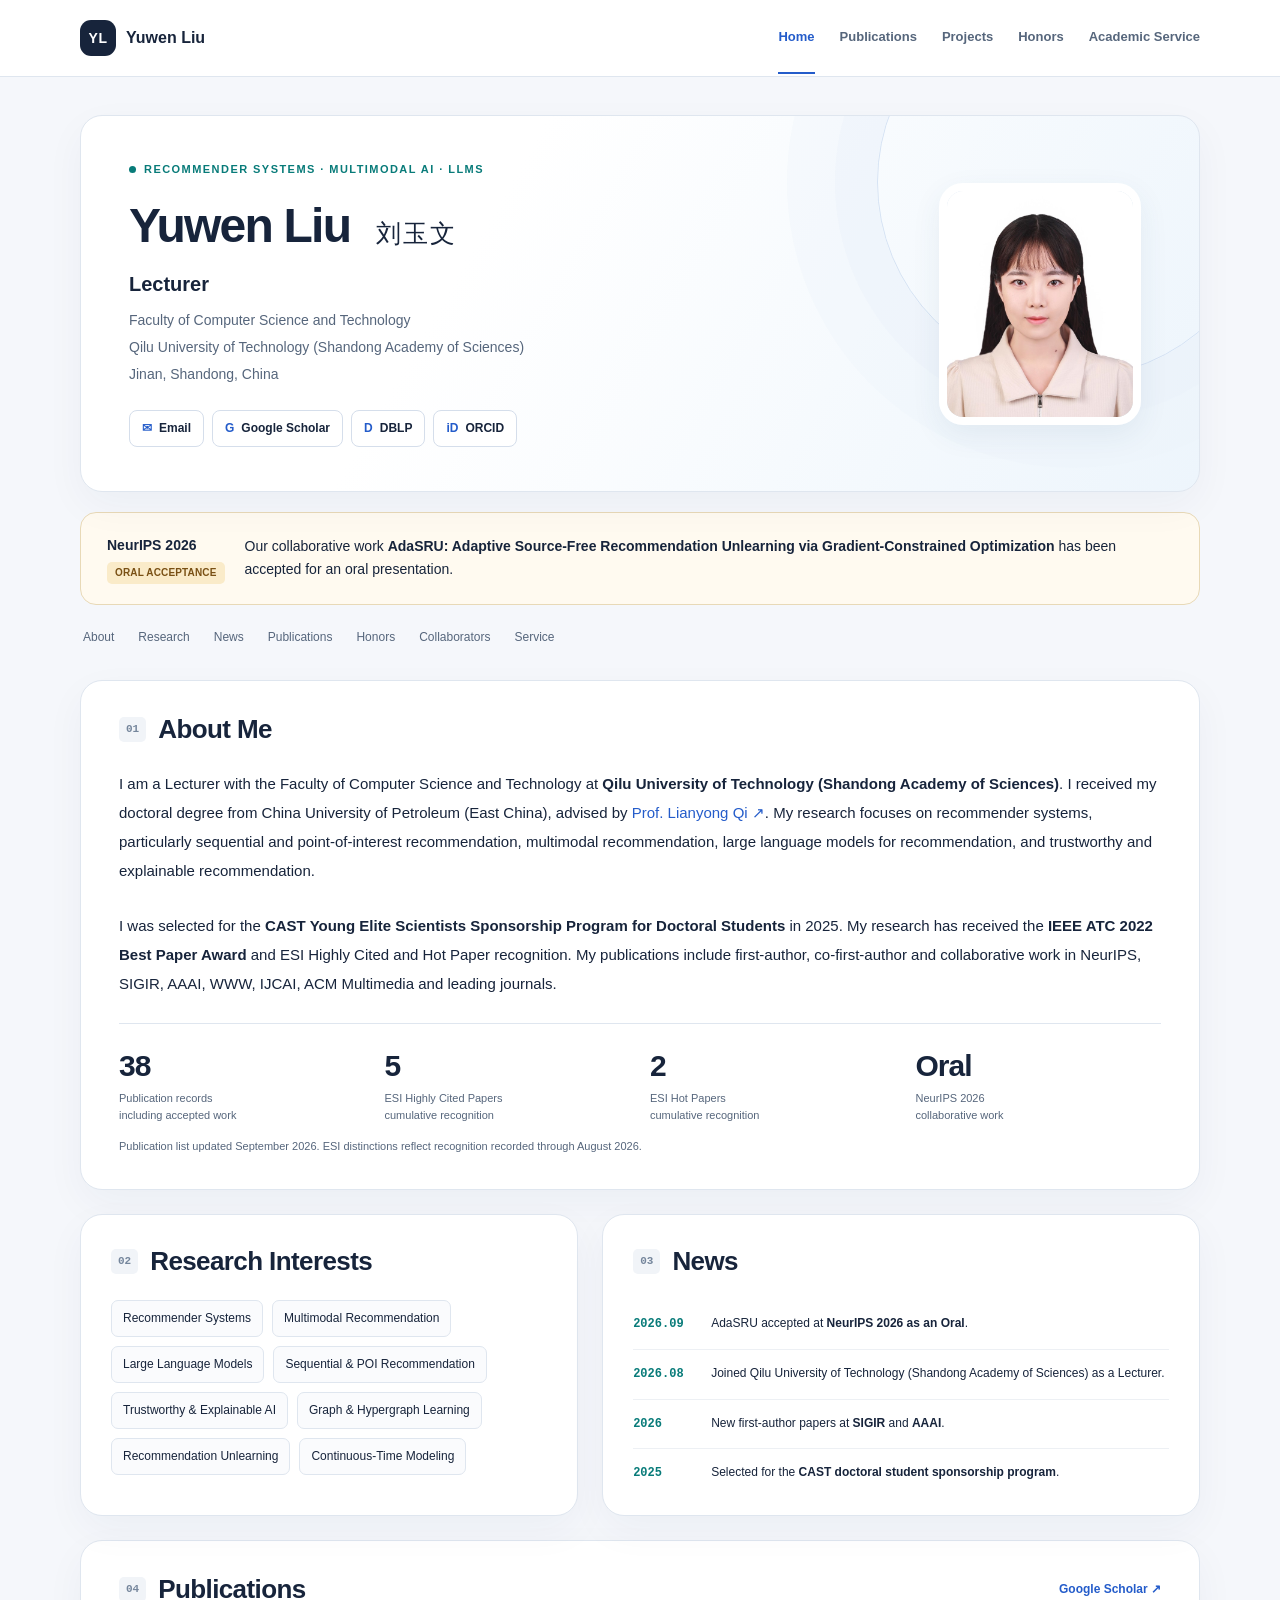
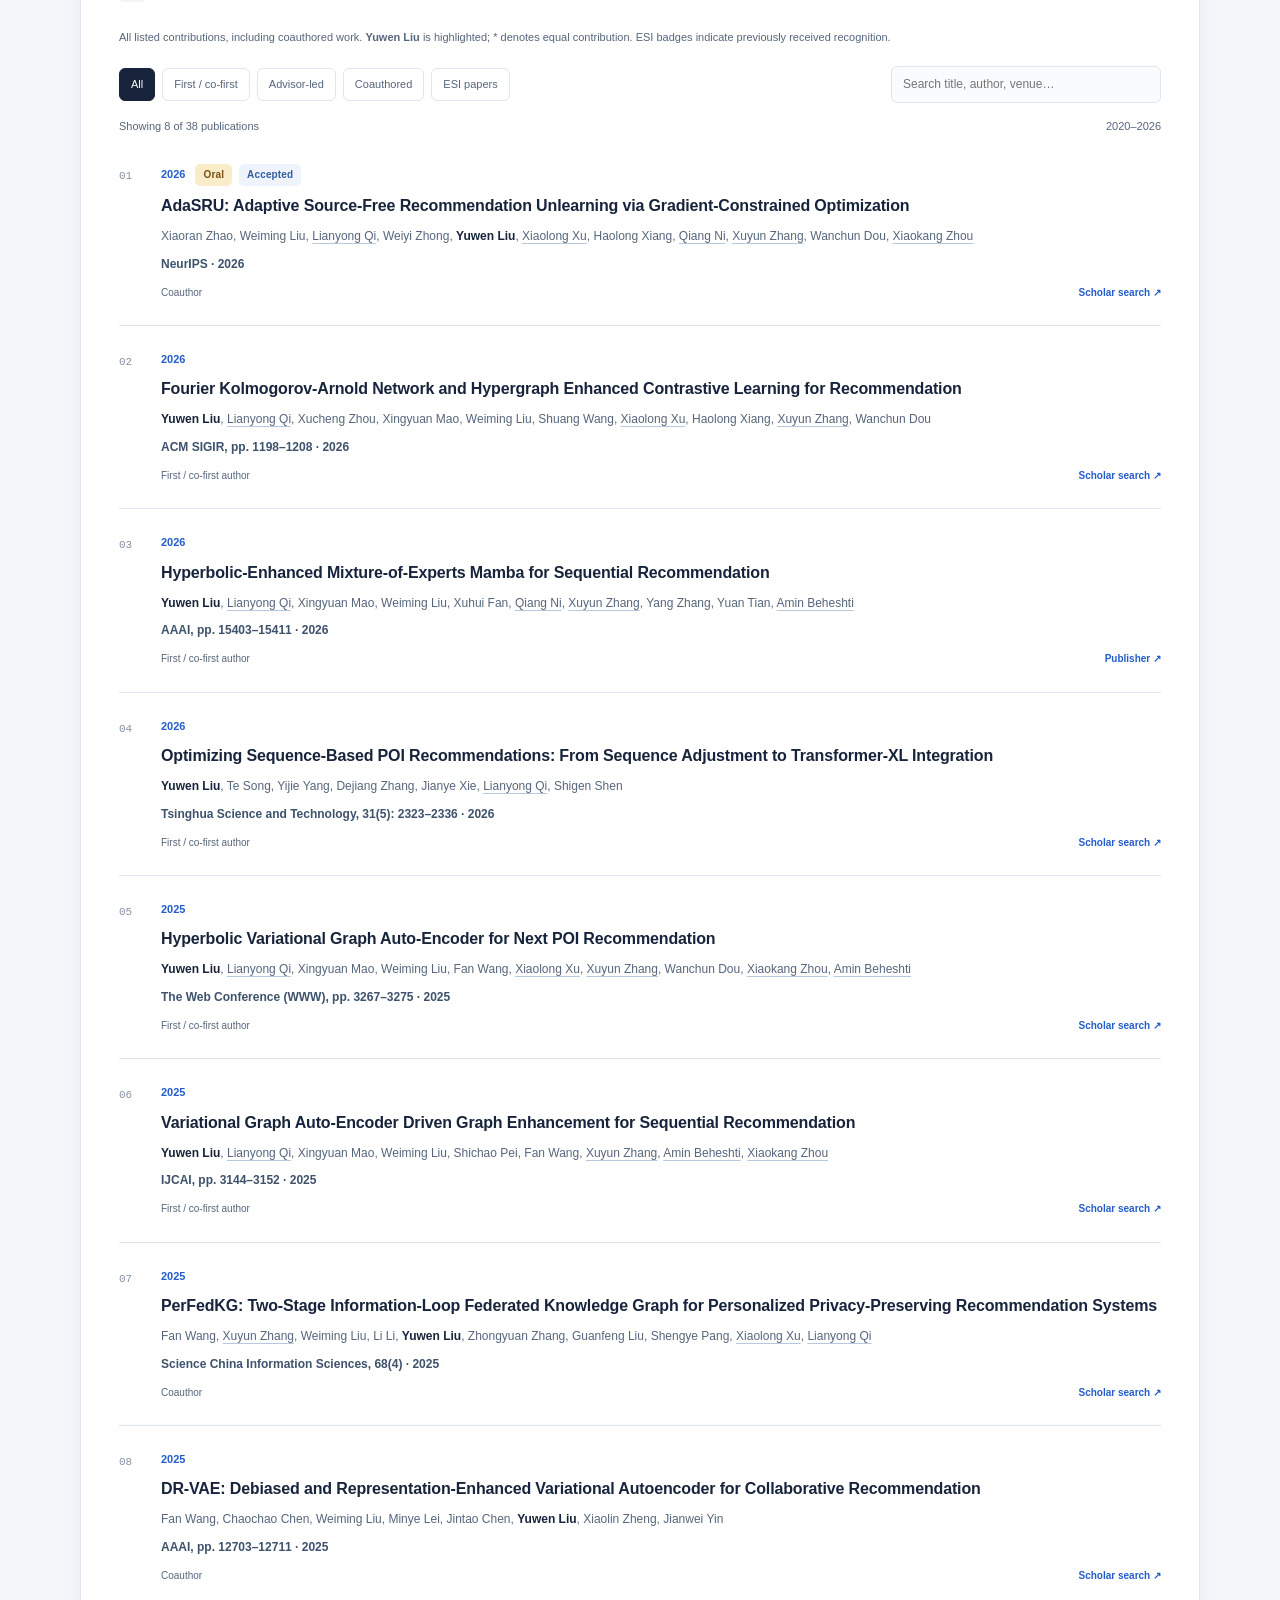
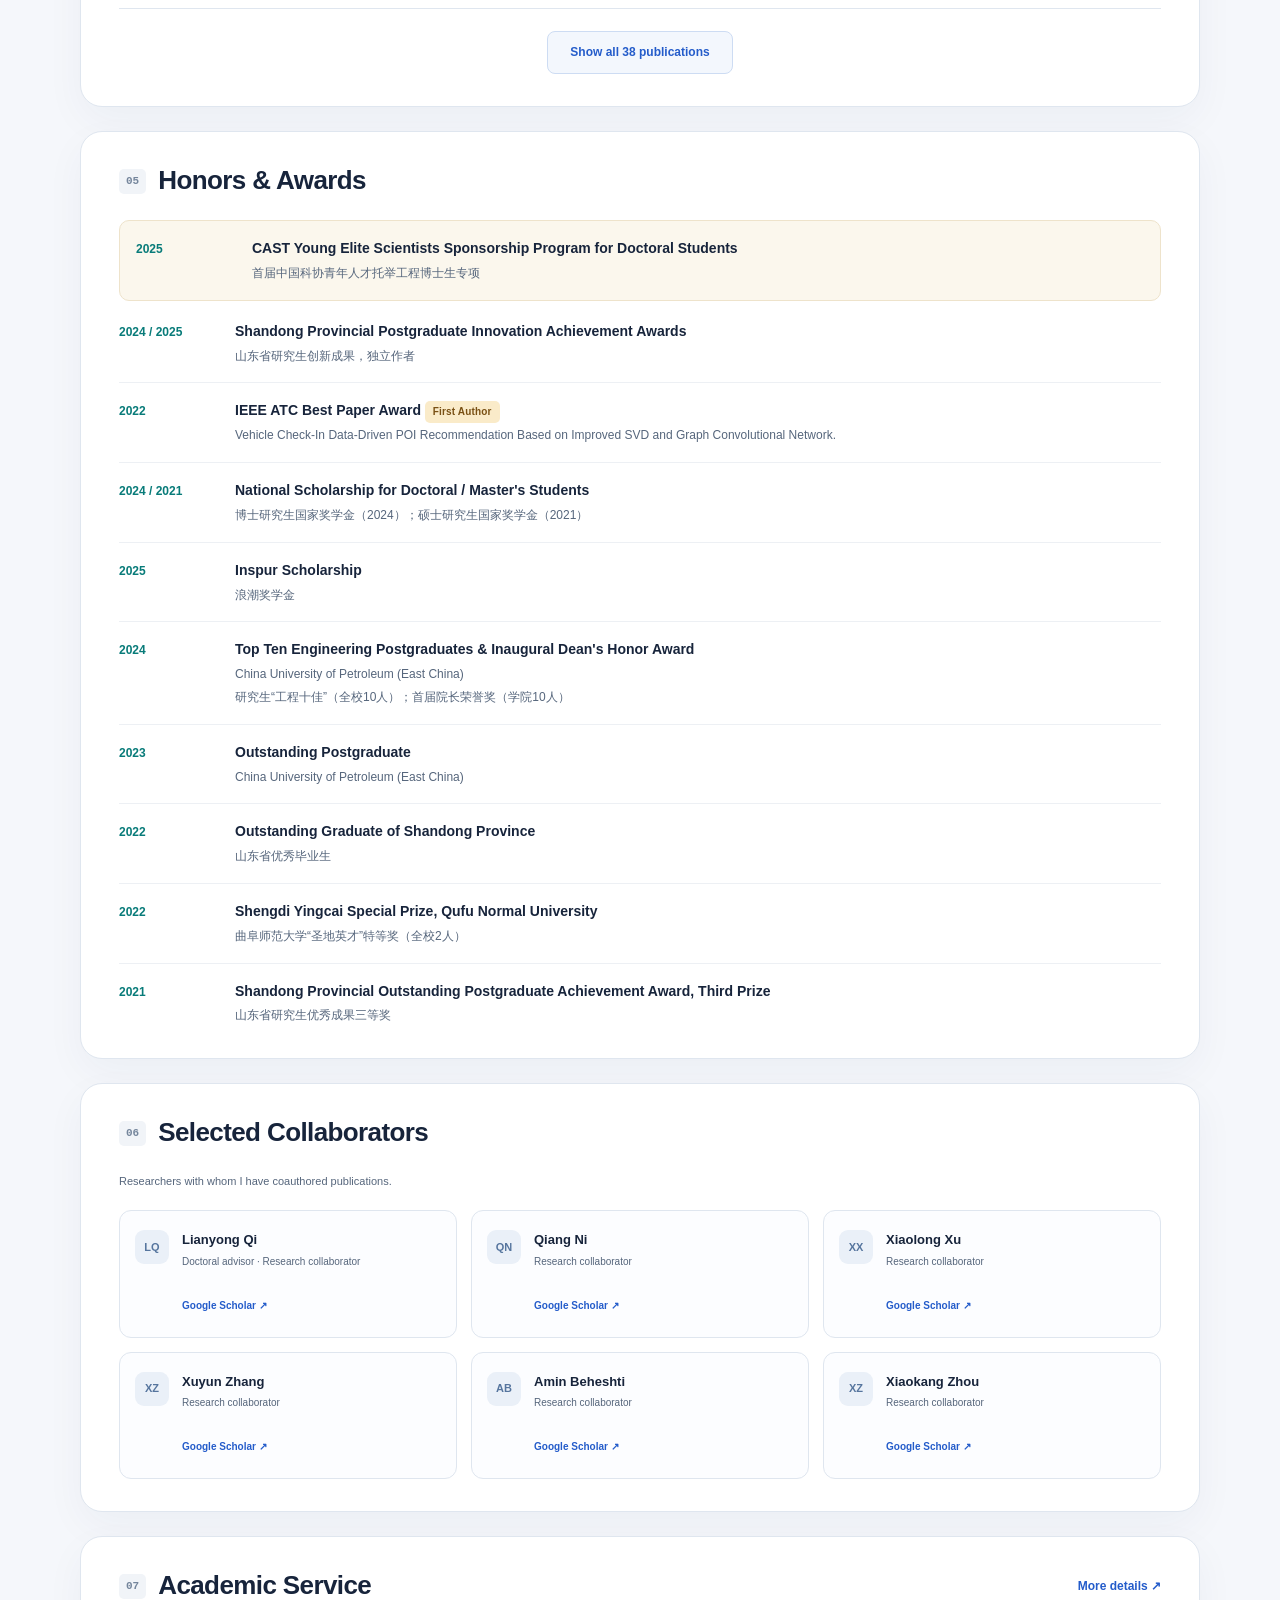
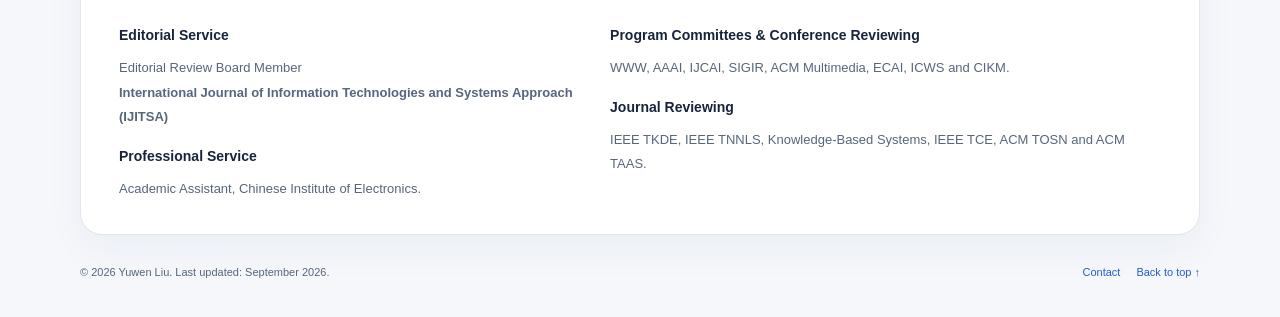
==== commit f1c54898: "Update index.html" ====
--- a/index.html
+++ b/index.html
@@ -1,122 +1,164 @@
 <!doctype html>
 <html lang="en">
 <head>
-  <meta charset="utf-8">
-  <meta name="viewport" content="width=device-width, initial-scale=1">
-  <meta name="description" content="Yuwen Liu - Lecturer at Qilu University of Technology (Shandong Academy of Sciences). Research on recommender systems, multimodal recommendation, large language models, and trustworthy recommendation.">
-  <meta name="keywords" content="Yuwen Liu, 刘玉文, recommender systems, recommendation, multimodal recommendation, large language models, Qilu University of Technology">
-  <title>Home | Yuwen Liu</title>
-  <link rel="stylesheet" href="css/style.css">
+<meta charset="utf-8">
+<meta name="viewport" content="width=device-width, initial-scale=1">
+<meta name="description" content="Yuwen Liu (刘玉文), Lecturer at Qilu University of Technology (Shandong Academy of Sciences). Recommender systems, multimodal AI, large language models and trustworthy recommendation.">
+<meta name="keywords" content="Yuwen Liu, 刘玉文, recommender systems, multimodal recommendation, large language models, Qilu University of Technology">
+<meta name="theme-color" content="#f5f7fb">
+<title>Home | Yuwen Liu</title>
+<!-- Single-file homepage. Keep your existing portrait at images/yuwen.jpg.
+     CSS and JavaScript are self-contained; css/style.css and js/site.js are not required.
+     Source: the owner's August 2026 publication/award list and September 2026 NeurIPS decision screenshot.
+     ESI badges record previously received recognition, not a live ESI database query.
+     No unpublished paper URL or unverified CCF/CAS classification is invented here.
+     To add a publication: copy a .publication item, update its text, id, data-tags and data-year.
+     Update the research snapshot and footer dates when editing the publication records.
+-->
+<style>
+:root{--bg:#f5f7fb;--paper:#fff;--ink:#17243b;--muted:#56667c;--blue:#245cca;--teal:#087b79;--border:#dfe6ef;--gold:#916018;--shadow:0 14px 40px rgba(30,53,85,.045);--radius:22px}
+*{box-sizing:border-box}html{scroll-behavior:smooth;scroll-padding-top:92px}body{margin:0;background:var(--bg);color:var(--ink);font-family:Inter,-apple-system,BlinkMacSystemFont,"Segoe UI",Arial,"Microsoft YaHei",sans-serif;font-size:16px;line-height:1.75}a{color:var(--blue);text-decoration:none}a:hover{text-decoration:underline}button,input{font:inherit}button,a,input,summary{-webkit-tap-highlight-color:transparent}a:focus-visible,button:focus-visible,input:focus-visible,summary:focus-visible{outline:3px solid #1f6bdd;outline-offset:5px}button{cursor:pointer}h1,h2,h3,p{margin-top:0}h2{font-size:26px;letter-spacing:-.6px;margin-bottom:0;line-height:1.3}h3{line-height:1.5}p{margin-bottom:16px}[hidden]{display:none!important}.container{width:min(1120px,calc(100% - 48px));margin-inline:auto}.skip-link{position:fixed;left:16px;top:-70px;background:white;padding:10px;z-index:30}.skip-link:focus{top:12px}.site-header{position:sticky;top:0;z-index:20;border-bottom:1px solid var(--border);background:rgba(255,255,255,.96);backdrop-filter:blur(16px)}.nav-shell{min-height:76px;display:flex;align-items:center;justify-content:space-between;gap:24px}.brand{display:flex;align-items:center;gap:10px;color:var(--ink);font-weight:750;white-space:nowrap}.brand:hover{text-decoration:none}.brand-mark{background:var(--ink);color:#fff;width:36px;height:36px;display:grid;place-items:center;border-radius:11px;font-size:14px;letter-spacing:.5px}.nav-links{display:flex;gap:25px;align-items:center;font-size:13px;font-weight:650}.nav-links a{color:var(--muted);padding:24px 0;border-bottom:2px solid transparent}.nav-links a.active{color:var(--blue);border-color:var(--blue)}.menu-button{display:none;border:1px solid var(--border);background:white;border-radius:8px;padding:6px 12px}.hero{position:relative;isolation:isolate;display:grid;grid-template-columns:minmax(0,1fr) 222px;align-items:center;gap:44px;margin:38px 0 20px;padding:44px 48px;overflow:hidden;background:linear-gradient(120deg,#fff 35%,#edf5fc);border:1px solid var(--border);border-radius:var(--radius);box-shadow:var(--shadow)}.hero:after{content:"";position:absolute;z-index:-1;right:-70px;top:-130px;width:390px;height:390px;border:1px solid #d6e3f4;border-radius:50%;box-shadow:0 0 0 42px #e3edf744,0 0 0 90px #e8f0f744}.eyebrow{font-size:11px;letter-spacing:1.45px;text-transform:uppercase;font-weight:750;color:var(--teal);display:flex;gap:8px;align-items:center;margin-bottom:19px}.eyebrow-dot{width:7px;height:7px;background:var(--teal);border-radius:50%}.name{font-size:48px;letter-spacing:-1.8px;line-height:1.15;margin-bottom:14px}.cn-name{font-size:25px;letter-spacing:2px;font-weight:500;margin-left:14px;white-space:nowrap}.role{font-weight:650;font-size:20px;margin-bottom:5px}.affiliation{font-size:14px;color:var(--muted);line-height:1.9}.affiliation a{color:inherit}.contact-row{display:flex;flex-wrap:wrap;gap:8px;margin-top:23px}.contact-chip{display:flex;align-items:center;gap:7px;background:white;border:1px solid #d5deeb;padding:7px 12px;border-radius:8px;font-size:12px;font-weight:650;color:var(--ink)}.contact-chip:hover{border-color:#83a6df;background:#f6f9ff;text-decoration:none}.chip-icon{color:var(--blue);font-weight:800}.portrait-wrap{width:202px;height:242px;position:relative;margin:auto;background:linear-gradient(130deg,#dce9f8,#d5efed);border:8px solid white;border-radius:24px;box-shadow:0 10px 30px #234a6a13;overflow:hidden}.portrait-fallback{position:absolute;inset:0;display:grid;place-items:center;color:#507895;font-size:58px;letter-spacing:-3px}.portrait{position:relative;display:block;width:100%;height:100%;object-fit:cover;object-position:center 25%;background:#e8eff5}.latest{display:flex;align-items:center;gap:20px;padding:20px 26px;border:1px solid #e8d9b7;border-radius:16px;background:#fffaf0}.latest-label{display:flex;flex-direction:column;align-items:flex-start;white-space:nowrap;gap:4px}.latest-label strong{font-size:14px}.latest p{margin:0;font-size:14px;line-height:1.7}.latest a{color:var(--ink);font-weight:650}.badge{display:inline-flex;align-items:center;padding:2px 8px;border-radius:5px;background:#eef3fc;color:#345e9b;font-size:10px;font-weight:750;letter-spacing:.15px;line-height:1.8}.badge.gold{background:#faebc9;color:#795014}.badge.teal{background:#e0f2ed;color:#176551}.badge.red{background:#fbe9e8;color:#9e3b36}.quick-nav{display:flex;flex-wrap:wrap;gap:8px 24px;padding:22px 3px 8px;font-size:12px;color:var(--muted)}.quick-nav a{color:var(--muted)}.section{margin-top:24px;padding:32px 38px;background:var(--paper);border:1px solid var(--border);border-radius:var(--radius);box-shadow:var(--shadow)}.section-heading{display:flex;align-items:center;gap:12px;margin-bottom:22px}.section-number{font:600 11px/1.2 ui-monospace,SFMono-Regular,Consolas,monospace;color:#75869c;background:#f1f4f8;padding:6px 7px;border-radius:5px}.about-text{font-size:15px;line-height:1.95;margin-bottom:25px}.stats{display:grid;grid-template-columns:repeat(4,1fr);border-top:1px solid var(--border);padding-top:22px;gap:20px}.stat strong{display:block;font-size:30px;letter-spacing:-1px;line-height:1.3}.stat span{display:block;color:var(--muted);font-size:11px;line-height:1.5;margin-top:5px}.section-note{font-size:11px;color:var(--muted);margin:14px 0 0}.interest-list{list-style:none;display:flex;flex-wrap:wrap;gap:10px;margin:0;padding:0}.interest-list li{padding:8px 14px;border:1px solid var(--border);border-radius:7px;font-size:13px;background:#fafbfd}.news-list{padding:0;list-style:none;margin:0}.news-list li{display:grid;grid-template-columns:85px minmax(0,1fr);gap:16px;padding:13px 0;border-bottom:1px solid #edf0f4;font-size:14px}.news-list li:last-child{border:0;padding-bottom:0}.news-date{font:600 12px/1.8 ui-monospace,SFMono-Regular,Consolas,monospace;color:var(--teal);padding-top:1px}.tools-row{display:flex;gap:12px;align-items:center;justify-content:space-between;flex-wrap:wrap;margin-bottom:14px}.filters{display:flex;gap:7px;flex-wrap:wrap}.filter{padding:6px 11px;font-size:11px;border:1px solid var(--border);border-radius:6px;background:white;color:var(--muted)}.filter[aria-pressed="true"]{background:var(--ink);color:white;border-color:var(--ink)}.search-wrap{flex:1;min-width:180px;max-width:270px}.search-wrap input{width:100%;border:1px solid var(--border);border-radius:6px;padding:7px 11px;font-size:12px;color:var(--ink);background:#fafbfd}.results-line{font-size:11px;color:var(--muted);display:flex;justify-content:space-between;gap:12px;margin-bottom:4px}.publications{list-style:none;padding:0;margin:0}.publication{display:grid;grid-template-columns:25px minmax(0,1fr);gap:17px;padding:24px 0;border-bottom:1px solid var(--border);scroll-margin-top:95px}.publication:last-child{border:0}.pub-index{font:500 11px/1.9 ui-monospace,SFMono-Regular,Consolas,monospace;color:#8392a6;padding-top:2px}.pub-top{display:flex;gap:7px;align-items:center;flex-wrap:wrap;margin-bottom:8px}.pub-year{font-size:11px;font-weight:750;color:var(--blue);margin-right:3px}.publication h3{font-size:16px;font-weight:700;margin-bottom:8px;letter-spacing:-.15px}.authors{color:var(--muted);font-size:12px;line-height:1.8;margin-bottom:6px}.authors strong{color:var(--ink)}.authors a{color:inherit;text-decoration:underline;text-decoration-color:#b8c9df;text-underline-offset:3px}.venue{font-size:12px;font-weight:600;margin-bottom:9px;color:#3e526c}.pub-bottom{display:flex;justify-content:space-between;align-items:center;gap:10px;font-size:10px;color:var(--muted)}.pub-bottom a{font-weight:650;white-space:nowrap}.show-more{display:block;margin:22px auto 0;padding:10px 22px;background:#f3f7fd;color:var(--blue);font-weight:650;font-size:12px;border:1px solid #cddcf3;border-radius:8px}.empty{padding:30px 0;color:var(--muted);font-size:14px}.award-list{list-style:none;margin:0;padding:0}.award-list li{display:grid;grid-template-columns:100px minmax(0,1fr);gap:16px;border-bottom:1px solid #edf0f4;padding:16px 0}.award-list li:first-child{padding-top:0}.award-list li:last-child{border:0;padding-bottom:0}.award-year{font-size:12px;color:var(--teal);font-weight:650;padding-top:2px}.award-body strong{display:block;font-size:14px;font-weight:650;line-height:1.7}.award-body small{display:block;font-size:12px;color:var(--muted);line-height:1.65;margin-top:3px}.award-feature{background:#fbf7ed;padding:16px!important;border-radius:10px;margin-bottom:3px;border:1px solid #eee3cb!important}.people-grid{display:grid;grid-template-columns:repeat(3,1fr);gap:14px}.person{display:flex;align-items:flex-start;gap:13px;border:1px solid var(--border);padding:19px 15px;border-radius:12px;color:var(--ink);background:#fcfdff}.person:hover{border-color:#89a9d9;background:#f6f9fe;text-decoration:none}.person-mark{width:34px;height:34px;flex-shrink:0;border-radius:9px;display:grid;place-items:center;background:#eaf0f8;color:#56759e;font-size:11px;font-weight:750}.person strong{font-size:13px;display:block;line-height:1.5}.person small{display:block;font-size:10px;color:var(--muted);line-height:1.6;min-height:32px;margin:4px 0}.scholar-label{font-size:10px;color:var(--blue);font-weight:650}.service-grid{display:grid;grid-template-columns:1fr 1.2fr;gap:32px}.service-grid h3{font-size:14px;margin-bottom:10px}.service-grid p{font-size:13px;color:var(--muted);line-height:1.9}.service-grid p:last-child{margin-bottom:0}.section-link{font-size:12px;font-weight:650;margin-left:auto}.site-footer{padding:28px 0 35px;font-size:11px;color:var(--muted);display:flex;justify-content:space-between;gap:20px}.page-end{display:flex;gap:16px}.noscript-note{color:var(--muted);font-size:12px}
+@media(min-width:900px){.two-col{display:grid;grid-template-columns:1fr 1.2fr;gap:24px}.two-col .section{padding:30px}.two-col .interest-list{gap:9px}.two-col .interest-list li{font-size:12px;padding:7px 11px}.two-col .news-list li{font-size:12px;grid-template-columns:69px 1fr;gap:9px}}
+@media(max-width:850px){.nav-links{gap:15px;font-size:11px}.hero{padding:35px 30px;gap:24px;grid-template-columns:minmax(0,1fr) 170px}.portrait-wrap{width:166px;height:208px}.name{font-size:39px}.cn-name{font-size:21px;margin-left:8px}.eyebrow{font-size:9px}.people-grid{grid-template-columns:repeat(2,1fr)}.section{padding:28px}}
+@media(max-width:640px){html{scroll-padding-top:75px}.container{width:calc(100% - 28px)}.nav-shell{min-height:64px;flex-wrap:wrap;gap:0;padding-top:12px;padding-bottom:12px}.brand{font-size:14px}.brand-mark{width:31px;height:31px;font-size:12px}.menu-button{display:block;font-size:12px}.nav-links{width:100%;display:flex;flex-wrap:wrap;gap:0 18px;margin-top:9px}.nav-links a{padding:8px 0;font-size:11px}.hero{margin-top:20px;display:flex;flex-direction:column-reverse;align-items:flex-start;gap:24px;padding:28px 24px}.portrait-wrap{margin:0;width:115px;height:138px;border-width:5px;border-radius:16px}.hero:after{width:300px;height:300px;right:-110px;top:-70px}.name{font-size:37px}.cn-name{font-size:21px}.role{font-size:18px}.affiliation{font-size:12px}.eyebrow{font-size:9px;letter-spacing:.8px;line-height:1.7;margin-bottom:15px}.contact-chip{font-size:11px;padding:7px 10px}.latest{padding:18px;display:block}.latest-label{flex-direction:row;align-items:center;gap:10px;margin-bottom:9px}.latest p{font-size:12px}.quick-nav{gap:7px 18px;padding-top:17px;font-size:11px}.section{padding:24px 20px;margin-top:18px;border-radius:17px}h2{font-size:22px}.section-heading{gap:9px;margin-bottom:18px}.about-text{font-size:13px}.stats{grid-template-columns:repeat(2,1fr);gap:20px}.stat strong{font-size:28px}.interest-list li{font-size:11px;padding:7px 10px}.news-list li{font-size:12px;gap:12px;grid-template-columns:67px 1fr}.news-date{font-size:10px}.search-wrap{max-width:none;width:100%}.publication{grid-template-columns:19px minmax(0,1fr);gap:9px;padding:22px 0}.publication h3{font-size:14px}.authors,.venue{font-size:11px}.pub-bottom{font-size:9px}.award-list li{grid-template-columns:66px minmax(0,1fr);gap:10px}.award-year{font-size:10px}.award-body strong{font-size:12px}.award-body small{font-size:11px}.award-feature{padding:12px!important}.people-grid{grid-template-columns:1fr}.person{padding:15px}.person small{min-height:0}.service-grid{grid-template-columns:1fr;gap:20px}.section-link{font-size:10px}.site-footer{font-size:10px;flex-direction:column;gap:6px}.results-line{font-size:10px}.section-note{font-size:10px}}
+@media(prefers-reduced-motion:reduce){html{scroll-behavior:auto}}
+@media print{.site-header,.quick-nav,.tools-row,.show-more,.skip-link,.pub-bottom a,.section-link{display:none!important}body{background:#fff;font-size:10pt}.container{width:100%}.hero,.section,.latest{box-shadow:none;break-inside:avoid;margin-top:14px;padding:18px}.publication[hidden]{display:grid!important}.publication{break-inside:avoid}.section:has(.publications){break-inside:auto}.site-footer{padding-bottom:0}.people-grid{grid-template-columns:repeat(3,1fr)}a{color:inherit}}
+</style>
 </head>
-<body class="home-page">
-<canvas id="ambient-network" aria-hidden="true"></canvas>
-<div class="page-glow" aria-hidden="true"></div>
-
-<header class="site-header">
-  <nav class="nav-shell" aria-label="Primary navigation">
-    <a class="brand" href="index.html" aria-label="Yuwen Liu homepage">
-      <span class="brand-mark">YL</span>
-      <span class="brand-text">Yuwen Liu</span>
-    </a>
-    <div class="nav-links">
-      <a href="index.html" class="active">Home</a><a href="publications.html">Publications</a><a href="projects.html">Projects</a><a href="honors.html">Honors</a><a href="service.html">Academic Service</a>
-    </div>
-  </nav>
-</header>
-
-
-<main class="container">
-  <section class="hero hero-card" id="hero-card">
-    <div class="hero-decoration hero-decoration-one" aria-hidden="true"></div>
-    <div class="hero-decoration hero-decoration-two" aria-hidden="true"></div>
-
-    <div class="hero-copy">
-      <div class="eyebrow"><span class="eyebrow-dot"></span> Recommender Systems · Multimodal AI · LLMs</div>
-      <h1 class="name">Yuwen Liu <span class="cn-name">刘玉文</span></h1>
-      <p class="role">Lecturer</p>
-      <p class="affiliation">
-        Faculty of Computer Science and Technology<br>
-        <a href="https://www.qlu.edu.cn/" target="_blank" rel="noopener">Qilu University of Technology (Shandong Academy of Sciences)</a><br>
-        Jinan, Shandong, China
-      </p>
-
-      <div class="contact-row">
-        <a class="contact-chip" href="mailto:yuwenliu97@gmail.com" aria-label="Email Yuwen Liu">
-          <span class="chip-icon" aria-hidden="true">✉</span>
-          <span>Email</span>
-        </a>
-        <a class="contact-chip" href="https://scholar.google.com/citations?user=IBhXvD8AAAAJ&hl=en" target="_blank" rel="noopener">
-          <span class="chip-icon" aria-hidden="true">G</span>
-          <span>Google Scholar</span>
-        </a>
-        <a class="contact-chip" href="https://dblp.org/pid/141/4661-3.html" target="_blank" rel="noopener">
-          <span class="chip-icon" aria-hidden="true">D</span>
-          <span>DBLP</span>
-        </a>
-        <a class="contact-chip" href="https://orcid.org/0000-0002-4911-5744" target="_blank" rel="noopener">
-          <span class="chip-icon" aria-hidden="true">iD</span>
-          <span>ORCID</span>
-        </a>
-      </div>
-    </div>
-
-    <div class="portrait-wrap">
-      <div class="portrait-ring" aria-hidden="true"></div>
-      <img class="portrait" src="images/yuwen.jpg" alt="Portrait of Yuwen Liu">
-    </div>
-  </section>
-
-  <section class="section content-card">
-    <div class="section-heading">
-      <span class="section-number">01</span>
-      <h2>About Me</h2>
-    </div>
-    <p>
-      I am currently a Lecturer with the Faculty of Computer Science and Technology at
-      Qilu University of Technology (Shandong Academy of Sciences). I received my Ph.D. degree
-      from China University of Petroleum (East China), advised by
-      <a class="advisor-link" href="https://scholar.google.com/citations?user=pxNRRsAAAAAJ&amp;hl=zh-CN"
-         target="_blank" rel="noopener" title="Prof. Lianyong Qi's Google Scholar profile">Prof. Lianyong Qi <span aria-hidden="true">↗</span></a>.
-      My research focuses on recommender systems, with particular interests in sequential and
-      point-of-interest recommendation, multimodal recommendation, large language models for
-      recommendation, and trustworthy recommendation.
-    </p>
-  </section>
-
-  <section class="section content-card">
-    <div class="section-heading">
-      <span class="section-number">02</span>
-      <h2>Research Interests</h2>
-    </div>
-    <ul class="interest-list">
-      <li>Recommender Systems</li>
-      <li>Multimodal Recommendation</li>
-      <li>Large Language Models</li>
-      <li>Sequential &amp; POI Recommendation</li>
-      <li>Trustworthy &amp; Explainable Recommendation</li>
-      <li>Graph Learning</li>
-    </ul>
-  </section>
-
-  <section class="section content-card">
-    <div class="section-heading">
-      <span class="section-number">03</span>
-      <h2>News</h2>
-    </div>
-    <ul class="news-list">
-      <li><span class="news-date">2026.08</span><span>Joined Qilu University of Technology (Shandong Academy of Sciences) as a Lecturer.</span></li>
-      <li><span class="news-date">2026.07</span><span>Our paper on Fourier KAN and hypergraph-enhanced contrastive learning was presented at SIGIR 2026.</span></li>
-      <li><span class="news-date">2026.03</span><span>Our paper on hyperbolic-enhanced Mixture-of-Experts Mamba was published at AAAI 2026.</span></li>
-      <li><span class="news-date">2025</span><span>Two papers were published at WWW 2025 and IJCAI 2025.</span></li>
-    </ul>
-  </section>
+<body class="home-page" id="top">
+<a class="skip-link" href="#main">Skip to content</a>
+<header class="site-header"><nav class="nav-shell container" aria-label="Primary navigation">
+<a class="brand" href="index.html"><span class="brand-mark">YL</span><span>Yuwen Liu</span></a>
+<button class="menu-button" id="menu-toggle" aria-controls="primary-links" aria-expanded="true" hidden>Menu</button>
+<div class="nav-links" id="primary-links"><a href="index.html" class="active" aria-current="page">Home</a><a href="publications.html">Publications</a><a href="projects.html">Projects</a><a href="honors.html">Honors</a><a href="service.html">Academic Service</a></div>
+</nav></header>
+<main class="container" id="main">
+<section class="hero" aria-labelledby="name">
+<div class="hero-copy"><div class="eyebrow"><span class="eyebrow-dot"></span>Recommender Systems · Multimodal AI · LLMs</div>
+<h1 class="name" id="name">Yuwen Liu <span class="cn-name" lang="zh-CN">刘玉文</span></h1>
+<p class="role">Lecturer</p><p class="affiliation">Faculty of Computer Science and Technology<br><a href="https://www.qlu.edu.cn/" target="_blank" rel="noopener noreferrer">Qilu University of Technology (Shandong Academy of Sciences)</a><br>Jinan, Shandong, China</p>
+<div class="contact-row"><a class="contact-chip" href="mailto:yuwenliu97@gmail.com"><span class="chip-icon" aria-hidden="true">✉</span>Email</a><a class="contact-chip" href="https://scholar.google.com/citations?user=IBhXvD8AAAAJ&amp;hl=en" target="_blank" rel="noopener noreferrer"><span class="chip-icon" aria-hidden="true">G</span>Google Scholar</a><a class="contact-chip" href="https://dblp.org/pid/141/4661-3.html" target="_blank" rel="noopener noreferrer"><span class="chip-icon" aria-hidden="true">D</span>DBLP</a><a class="contact-chip" href="https://orcid.org/0000-0002-4911-5744" target="_blank" rel="noopener noreferrer"><span class="chip-icon" aria-hidden="true">iD</span>ORCID</a></div></div>
+<div class="portrait-wrap"><span class="portrait-fallback" aria-hidden="true">YL</span><img class="portrait" src="images/yuwen.jpg" width="202" height="242" alt="Portrait of Yuwen Liu" onerror="this.hidden=true"></div>
+</section>
+<aside class="latest" aria-label="Latest research highlight"><div class="latest-label"><strong>NeurIPS 2026</strong><span class="badge gold">ORAL ACCEPTANCE</span></div><p>Our collaborative work <a href="#paper-1">AdaSRU: Adaptive Source-Free Recommendation Unlearning via Gradient-Constrained Optimization</a> has been accepted for an oral presentation.</p></aside>
+<nav class="quick-nav" aria-label="On this page"><a href="#about">About</a><a href="#research">Research</a><a href="#news">News</a><a href="#publications">Publications</a><a href="#honors">Honors</a><a href="#collaborators">Collaborators</a><a href="#service">Service</a></nav>
+<section class="section" id="about"><div class="section-heading"><span class="section-number">01</span><h2>About Me</h2></div>
+<p class="about-text">I am a Lecturer with the Faculty of Computer Science and Technology at <strong>Qilu University of Technology (Shandong Academy of Sciences)</strong>. I received my doctoral degree from China University of Petroleum (East China), advised by <a href="https://scholar.google.com/citations?user=pxNRRsAAAAAJ&amp;hl=en" target="_blank" rel="noopener noreferrer">Prof. Lianyong Qi ↗</a>. My research focuses on recommender systems, particularly sequential and point-of-interest recommendation, multimodal recommendation, large language models for recommendation, and trustworthy and explainable recommendation.</p>
+<p class="about-text">I was selected for the <strong>CAST Young Elite Scientists Sponsorship Program for Doctoral Students</strong> in 2025. My research has received the <strong>IEEE ATC 2022 Best Paper Award</strong> and ESI Highly Cited and Hot Paper recognition. My publications include first-author, co-first-author and collaborative work in NeurIPS, SIGIR, AAAI, WWW, IJCAI, ACM Multimedia and leading journals.</p>
+<div class="stats" aria-label="Research snapshot"><div class="stat"><strong>38</strong><span>Publication records<br>including accepted work</span></div><div class="stat"><strong>5</strong><span>ESI Highly Cited Papers<br>cumulative recognition</span></div><div class="stat"><strong>2</strong><span>ESI Hot Papers<br>cumulative recognition</span></div><div class="stat"><strong>Oral</strong><span>NeurIPS 2026<br>collaborative work</span></div></div>
+<p class="section-note">Publication list updated September 2026. ESI distinctions reflect recognition recorded through August 2026.</p></section>
+<div class="two-col"><section class="section" id="research"><div class="section-heading"><span class="section-number">02</span><h2>Research Interests</h2></div><ul class="interest-list"><li>Recommender Systems</li><li>Multimodal Recommendation</li><li>Large Language Models</li><li>Sequential &amp; POI Recommendation</li><li>Trustworthy &amp; Explainable AI</li><li>Graph &amp; Hypergraph Learning</li><li>Recommendation Unlearning</li><li>Continuous-Time Modeling</li></ul></section>
+<section class="section" id="news"><div class="section-heading"><span class="section-number">03</span><h2>News</h2></div><ul class="news-list"><li><span class="news-date">2026.09</span><span>AdaSRU accepted at <strong>NeurIPS 2026 as an Oral</strong>.</span></li><li><span class="news-date">2026.08</span><span>Joined Qilu University of Technology (Shandong Academy of Sciences) as a Lecturer.</span></li><li><span class="news-date">2026</span><span>New first-author papers at <strong>SIGIR</strong> and <strong>AAAI</strong>.</span></li><li><span class="news-date">2025</span><span>Selected for the <strong>CAST doctoral student sponsorship program</strong>.</span></li></ul></section></div>
+<section class="section" id="publications"><div class="section-heading"><span class="section-number">04</span><h2>Publications</h2><a class="section-link" href="https://scholar.google.com/citations?user=IBhXvD8AAAAJ&amp;hl=en" target="_blank" rel="noopener noreferrer">Google Scholar ↗</a></div>
+<p class="section-note" style="margin:0 0 18px">All listed contributions, including coauthored work. <strong>Yuwen Liu</strong> is highlighted; * denotes equal contribution. ESI badges indicate previously received recognition.</p>
+<div class="tools-row" id="publication-tools" hidden><div class="filters" aria-label="Filter publications"><button class="filter" type="button" data-filter="all" aria-pressed="true">All</button><button class="filter" type="button" data-filter="first" aria-pressed="false">First / co-first</button><button class="filter" type="button" data-filter="advisor" aria-pressed="false">Advisor-led</button><button class="filter" type="button" data-filter="coauthor" aria-pressed="false">Coauthored</button><button class="filter" type="button" data-filter="esi" aria-pressed="false">ESI papers</button></div><label class="search-wrap"><span class="sr-only" style="position:absolute;width:1px;height:1px;overflow:hidden;clip-path:inset(50%)">Search publications</span><input id="publication-search" type="search" placeholder="Search title, author, venue…" autocomplete="off"></label></div>
+<div class="results-line"><span id="publication-count" role="status" aria-live="polite">38 publications</span><span>2020–2026</span></div>
+<ol class="publications" id="publication-list"><li class="publication" data-tags="coauthor" data-year="2026" id="paper-1"><div class="pub-index">01</div><div class="pub-body"><div class="pub-top"><span class="pub-year">2026</span><span class="badge gold">Oral</span><span class="badge ">Accepted</span></div><h3>AdaSRU: Adaptive Source-Free Recommendation Unlearning via Gradient-Constrained Optimization</h3><p class="authors">Xiaoran Zhao, Weiming Liu, <a class="" href="https://scholar.google.com/citations?user=pxNRRsAAAAAJ&amp;hl=en" target="_blank" rel="noopener noreferrer">Lianyong Qi</a>, Weiyi Zhong, <strong>Yuwen Liu</strong>, <a class="" href="https://scholar.google.com/citations?user=Tyzef4sAAAAJ&amp;hl=en" target="_blank" rel="noopener noreferrer">Xiaolong Xu</a>, Haolong Xiang, <a class="" href="https://scholar.google.com/citations?user=Pg3lkkgAAAAJ&amp;hl=en" target="_blank" rel="noopener noreferrer">Qiang Ni</a>, <a class="" href="https://scholar.google.com/citations?user=wbF6HL8AAAAJ&amp;hl=en" target="_blank" rel="noopener noreferrer">Xuyun Zhang</a>, Wanchun Dou, <a class="" href="https://scholar.google.com/citations?user=jkNvIacAAAAJ&amp;hl=en" target="_blank" rel="noopener noreferrer">Xiaokang Zhou</a></p><p class="venue">NeurIPS · 2026</p><div class="pub-bottom"><span>Coauthor</span><a class="" href="https://scholar.google.com/scholar?q=%22AdaSRU%3A%20Adaptive%20Source-Free%20Recommendation%20Unlearning%20via%20Gradient-Constrained%20Optimization%22" target="_blank" rel="noopener noreferrer">Scholar search ↗</a></div></div></li>
+<li class="publication" data-tags="first" data-year="2026" id="paper-2"><div class="pub-index">02</div><div class="pub-body"><div class="pub-top"><span class="pub-year">2026</span></div><h3>Fourier Kolmogorov-Arnold Network and Hypergraph Enhanced Contrastive Learning for Recommendation</h3><p class="authors"><strong>Yuwen Liu</strong>, <a class="" href="https://scholar.google.com/citations?user=pxNRRsAAAAAJ&amp;hl=en" target="_blank" rel="noopener noreferrer">Lianyong Qi</a>, Xucheng Zhou, Xingyuan Mao, Weiming Liu, Shuang Wang, <a class="" href="https://scholar.google.com/citations?user=Tyzef4sAAAAJ&amp;hl=en" target="_blank" rel="noopener noreferrer">Xiaolong Xu</a>, Haolong Xiang, <a class="" href="https://scholar.google.com/citations?user=wbF6HL8AAAAJ&amp;hl=en" target="_blank" rel="noopener noreferrer">Xuyun Zhang</a>, Wanchun Dou</p><p class="venue">ACM SIGIR, pp. 1198–1208 · 2026</p><div class="pub-bottom"><span>First / co-first author</span><a class="" href="https://scholar.google.com/scholar?q=%22Fourier%20Kolmogorov-Arnold%20Network%20and%20Hypergraph%20Enhanced%20Contrastive%20Learning%20for%20Recommendation%22" target="_blank" rel="noopener noreferrer">Scholar search ↗</a></div></div></li>
+<li class="publication" data-tags="first" data-year="2026" id="paper-3"><div class="pub-index">03</div><div class="pub-body"><div class="pub-top"><span class="pub-year">2026</span></div><h3>Hyperbolic-Enhanced Mixture-of-Experts Mamba for Sequential Recommendation</h3><p class="authors"><strong>Yuwen Liu</strong>, <a class="" href="https://scholar.google.com/citations?user=pxNRRsAAAAAJ&amp;hl=en" target="_blank" rel="noopener noreferrer">Lianyong Qi</a>, Xingyuan Mao, Weiming Liu, Xuhui Fan, <a class="" href="https://scholar.google.com/citations?user=Pg3lkkgAAAAJ&amp;hl=en" target="_blank" rel="noopener noreferrer">Qiang Ni</a>, <a class="" href="https://scholar.google.com/citations?user=wbF6HL8AAAAJ&amp;hl=en" target="_blank" rel="noopener noreferrer">Xuyun Zhang</a>, Yang Zhang, Yuan Tian, <a class="" href="https://scholar.google.com/citations?user=Uw1OLAgAAAAJ&amp;hl=en" target="_blank" rel="noopener noreferrer">Amin Beheshti</a></p><p class="venue">AAAI, pp. 15403–15411 · 2026</p><div class="pub-bottom"><span>First / co-first author</span><a class="" href="https://ojs.aaai.org/index.php/AAAI/article/view/38567" target="_blank" rel="noopener noreferrer">Publisher ↗</a></div></div></li>
+<li class="publication" data-tags="first" data-year="2026" id="paper-4"><div class="pub-index">04</div><div class="pub-body"><div class="pub-top"><span class="pub-year">2026</span></div><h3>Optimizing Sequence-Based POI Recommendations: From Sequence Adjustment to Transformer-XL Integration</h3><p class="authors"><strong>Yuwen Liu</strong>, Te Song, Yijie Yang, Dejiang Zhang, Jianye Xie, <a class="" href="https://scholar.google.com/citations?user=pxNRRsAAAAAJ&amp;hl=en" target="_blank" rel="noopener noreferrer">Lianyong Qi</a>, Shigen Shen</p><p class="venue">Tsinghua Science and Technology, 31(5): 2323–2336 · 2026</p><div class="pub-bottom"><span>First / co-first author</span><a class="" href="https://scholar.google.com/scholar?q=%22Optimizing%20Sequence-Based%20POI%20Recommendations%3A%20From%20Sequence%20Adjustment%20to%20Transformer-XL%20Integration%22" target="_blank" rel="noopener noreferrer">Scholar search ↗</a></div></div></li>
+<li class="publication" data-tags="first" data-year="2025" id="paper-5"><div class="pub-index">05</div><div class="pub-body"><div class="pub-top"><span class="pub-year">2025</span></div><h3>Hyperbolic Variational Graph Auto-Encoder for Next POI Recommendation</h3><p class="authors"><strong>Yuwen Liu</strong>, <a class="" href="https://scholar.google.com/citations?user=pxNRRsAAAAAJ&amp;hl=en" target="_blank" rel="noopener noreferrer">Lianyong Qi</a>, Xingyuan Mao, Weiming Liu, Fan Wang, <a class="" href="https://scholar.google.com/citations?user=Tyzef4sAAAAJ&amp;hl=en" target="_blank" rel="noopener noreferrer">Xiaolong Xu</a>, <a class="" href="https://scholar.google.com/citations?user=wbF6HL8AAAAJ&amp;hl=en" target="_blank" rel="noopener noreferrer">Xuyun Zhang</a>, Wanchun Dou, <a class="" href="https://scholar.google.com/citations?user=jkNvIacAAAAJ&amp;hl=en" target="_blank" rel="noopener noreferrer">Xiaokang Zhou</a>, <a class="" href="https://scholar.google.com/citations?user=Uw1OLAgAAAAJ&amp;hl=en" target="_blank" rel="noopener noreferrer">Amin Beheshti</a></p><p class="venue">The Web Conference (WWW), pp. 3267–3275 · 2025</p><div class="pub-bottom"><span>First / co-first author</span><a class="" href="https://scholar.google.com/scholar?q=%22Hyperbolic%20Variational%20Graph%20Auto-Encoder%20for%20Next%20POI%20Recommendation%22" target="_blank" rel="noopener noreferrer">Scholar search ↗</a></div></div></li>
+<li class="publication" data-tags="first" data-year="2025" id="paper-6"><div class="pub-index">06</div><div class="pub-body"><div class="pub-top"><span class="pub-year">2025</span></div><h3>Variational Graph Auto-Encoder Driven Graph Enhancement for Sequential Recommendation</h3><p class="authors"><strong>Yuwen Liu</strong>, <a class="" href="https://scholar.google.com/citations?user=pxNRRsAAAAAJ&amp;hl=en" target="_blank" rel="noopener noreferrer">Lianyong Qi</a>, Xingyuan Mao, Weiming Liu, Shichao Pei, Fan Wang, <a class="" href="https://scholar.google.com/citations?user=wbF6HL8AAAAJ&amp;hl=en" target="_blank" rel="noopener noreferrer">Xuyun Zhang</a>, <a class="" href="https://scholar.google.com/citations?user=Uw1OLAgAAAAJ&amp;hl=en" target="_blank" rel="noopener noreferrer">Amin Beheshti</a>, <a class="" href="https://scholar.google.com/citations?user=jkNvIacAAAAJ&amp;hl=en" target="_blank" rel="noopener noreferrer">Xiaokang Zhou</a></p><p class="venue">IJCAI, pp. 3144–3152 · 2025</p><div class="pub-bottom"><span>First / co-first author</span><a class="" href="https://scholar.google.com/scholar?q=%22Variational%20Graph%20Auto-Encoder%20Driven%20Graph%20Enhancement%20for%20Sequential%20Recommendation%22" target="_blank" rel="noopener noreferrer">Scholar search ↗</a></div></div></li>
+<li class="publication" data-tags="coauthor" data-year="2025" id="paper-7"><div class="pub-index">07</div><div class="pub-body"><div class="pub-top"><span class="pub-year">2025</span></div><h3>PerFedKG: Two-Stage Information-Loop Federated Knowledge Graph for Personalized Privacy-Preserving Recommendation Systems</h3><p class="authors">Fan Wang, <a class="" href="https://scholar.google.com/citations?user=wbF6HL8AAAAJ&amp;hl=en" target="_blank" rel="noopener noreferrer">Xuyun Zhang</a>, Weiming Liu, Li Li, <strong>Yuwen Liu</strong>, Zhongyuan Zhang, Guanfeng Liu, Shengye Pang, <a class="" href="https://scholar.google.com/citations?user=Tyzef4sAAAAJ&amp;hl=en" target="_blank" rel="noopener noreferrer">Xiaolong Xu</a>, <a class="" href="https://scholar.google.com/citations?user=pxNRRsAAAAAJ&amp;hl=en" target="_blank" rel="noopener noreferrer">Lianyong Qi</a></p><p class="venue">Science China Information Sciences, 68(4) · 2025</p><div class="pub-bottom"><span>Coauthor</span><a class="" href="https://scholar.google.com/scholar?q=%22PerFedKG%3A%20Two-Stage%20Information-Loop%20Federated%20Knowledge%20Graph%20for%20Personalized%20Privacy-Preserving%20Recommendation%20Systems%22" target="_blank" rel="noopener noreferrer">Scholar search ↗</a></div></div></li>
+<li class="publication" data-tags="coauthor" data-year="2025" id="paper-8"><div class="pub-index">08</div><div class="pub-body"><div class="pub-top"><span class="pub-year">2025</span></div><h3>DR-VAE: Debiased and Representation-Enhanced Variational Autoencoder for Collaborative Recommendation</h3><p class="authors">Fan Wang, Chaochao Chen, Weiming Liu, Minye Lei, Jintao Chen, <strong>Yuwen Liu</strong>, Xiaolin Zheng, Jianwei Yin</p><p class="venue">AAAI, pp. 12703–12711 · 2025</p><div class="pub-bottom"><span>Coauthor</span><a class="" href="https://scholar.google.com/scholar?q=%22DR-VAE%3A%20Debiased%20and%20Representation-Enhanced%20Variational%20Autoencoder%20for%20Collaborative%20Recommendation%22" target="_blank" rel="noopener noreferrer">Scholar search ↗</a></div></div></li>
+<li class="publication" data-tags="coauthor" data-year="2025" id="paper-9"><div class="pub-index">09</div><div class="pub-body"><div class="pub-top"><span class="pub-year">2025</span></div><h3>Joint Test-Time Adaptation with Refined Pseudo-Labels and Latent Score Matching</h3><p class="authors">Yijie Yang, <a class="" href="https://scholar.google.com/citations?user=pxNRRsAAAAAJ&amp;hl=en" target="_blank" rel="noopener noreferrer">Lianyong Qi</a>, Weiming Liu, Fan Wang, Jing Du, <strong>Yuwen Liu</strong>, <a class="" href="https://scholar.google.com/citations?user=Tyzef4sAAAAJ&amp;hl=en" target="_blank" rel="noopener noreferrer">Xiaolong Xu</a>, <a class="" href="https://scholar.google.com/citations?user=Pg3lkkgAAAAJ&amp;hl=en" target="_blank" rel="noopener noreferrer">Qiang Ni</a>, Wanchun Dou, <a class="" href="https://scholar.google.com/citations?user=jkNvIacAAAAJ&amp;hl=en" target="_blank" rel="noopener noreferrer">Xiaokang Zhou</a></p><p class="venue">ACM Multimedia, pp. 2556–2565 · 2025</p><div class="pub-bottom"><span>Coauthor</span><a class="" href="https://scholar.google.com/scholar?q=%22Joint%20Test-Time%20Adaptation%20with%20Refined%20Pseudo-Labels%20and%20Latent%20Score%20Matching%22" target="_blank" rel="noopener noreferrer">Scholar search ↗</a></div></div></li>
+<li class="publication" data-tags="coauthor" data-year="2025" id="paper-10"><div class="pub-index">10</div><div class="pub-body"><div class="pub-top"><span class="pub-year">2025</span></div><h3>HRCformer: Hierarchical Recursive Convolution-Transformer with Multi-Scale Adaptive Recalibration for Time Series Forecasting</h3><p class="authors">Dejiang Zhang, <a class="" href="https://scholar.google.com/citations?user=pxNRRsAAAAAJ&amp;hl=en" target="_blank" rel="noopener noreferrer">Lianyong Qi</a>, <strong>Yuwen Liu</strong>, Xucheng Zhou, Jianye Xie, Haolong Xiang, <a class="" href="https://scholar.google.com/citations?user=Tyzef4sAAAAJ&amp;hl=en" target="_blank" rel="noopener noreferrer">Xiaolong Xu</a>, <a class="" href="https://scholar.google.com/citations?user=wbF6HL8AAAAJ&amp;hl=en" target="_blank" rel="noopener noreferrer">Xuyun Zhang</a>, Yang Cao, Yang Zhang</p><p class="venue">ACM CIKM, pp. 4076–4085 · 2025</p><div class="pub-bottom"><span>Coauthor</span><a class="" href="https://scholar.google.com/scholar?q=%22HRCformer%3A%20Hierarchical%20Recursive%20Convolution-Transformer%20with%20Multi-Scale%20Adaptive%20Recalibration%20for%20Time%20Series%20Forecasting%22" target="_blank" rel="noopener noreferrer">Scholar search ↗</a></div></div></li>
+<li class="publication" data-tags="coauthor" data-year="2025" id="paper-11"><div class="pub-index">11</div><div class="pub-body"><div class="pub-top"><span class="pub-year">2025</span></div><h3>Secure Collaborative Learning for Self-Adaptive Systems on Connected Autonomous Vehicles</h3><p class="authors">Xiaotong Wu, <strong>Yuwen Liu</strong>, Xiaoxiao Chi, Rong Jiang, <a class="" href="https://scholar.google.com/citations?user=jkNvIacAAAAJ&amp;hl=en" target="_blank" rel="noopener noreferrer">Xiaokang Zhou</a>, Wajid Rafique, Maqbool Khan</p><p class="venue">ACM Transactions on Autonomous and Adaptive Systems, 20(3): 20:1–20:30 · 2025</p><div class="pub-bottom"><span>Coauthor</span><a class="" href="https://scholar.google.com/scholar?q=%22Secure%20Collaborative%20Learning%20for%20Self-Adaptive%20Systems%20on%20Connected%20Autonomous%20Vehicles%22" target="_blank" rel="noopener noreferrer">Scholar search ↗</a></div></div></li>
+<li class="publication" data-tags="coauthor" data-year="2025" id="paper-12"><div class="pub-index">12</div><div class="pub-body"><div class="pub-top"><span class="pub-year">2025</span></div><h3>Large Language Models for Recommender Systems: A Problem-Driven Survey</h3><p class="authors">Ziyuan Guan, Weiyi Zhong, Weiming Liu, <strong>Yuwen Liu</strong>, Huaizhen Kou, Xiaoxiao Chi, Xiaoran Zhao</p><p class="venue">Tsinghua Science and Technology, online publication · 2025</p><div class="pub-bottom"><span>Coauthor</span><a class="" href="https://scholar.google.com/scholar?q=%22Large%20Language%20Models%20for%20Recommender%20Systems%3A%20A%20Problem-Driven%20Survey%22" target="_blank" rel="noopener noreferrer">Scholar search ↗</a></div></div></li>
+<li class="publication" data-tags="coauthor" data-year="2025" id="paper-13"><div class="pub-index">13</div><div class="pub-body"><div class="pub-top"><span class="pub-year">2025</span></div><h3>Social Media-Driven User Community Finding with Privacy Protection</h3><p class="authors">Jianye Xie, Xudong Wang, <strong>Yuwen Liu</strong>, Wenwen Gong, Chao Yan, Wajid Rafique, Maqbool Khan, Arif Ali Khan</p><p class="venue">Tsinghua Science and Technology, 30(4): 1782–1792 · 2025</p><div class="pub-bottom"><span>Coauthor</span><a class="" href="https://scholar.google.com/scholar?q=%22Social%20Media-Driven%20User%20Community%20Finding%20with%20Privacy%20Protection%22" target="_blank" rel="noopener noreferrer">Scholar search ↗</a></div></div></li>
+<li class="publication" data-tags="first esi" data-year="2024" id="paper-14"><div class="pub-index">14</div><div class="pub-body"><div class="pub-top"><span class="pub-year">2024</span><span class="badge teal">ESI Highly Cited</span><span class="badge red">ESI Hot Paper</span></div><h3>Privacy-Preserving Point-of-Interest Recommendation Based on Simplified Graph Convolutional Network for Geological Traveling</h3><p class="authors"><strong>Yuwen Liu</strong>, <a class="" href="https://scholar.google.com/citations?user=jkNvIacAAAAJ&amp;hl=en" target="_blank" rel="noopener noreferrer">Xiaokang Zhou</a>, Huaizhen Kou, Yawu Zhao, <a class="" href="https://scholar.google.com/citations?user=Tyzef4sAAAAJ&amp;hl=en" target="_blank" rel="noopener noreferrer">Xiaolong Xu</a>, <a class="" href="https://scholar.google.com/citations?user=wbF6HL8AAAAJ&amp;hl=en" target="_blank" rel="noopener noreferrer">Xuyun Zhang</a>, <a class="" href="https://scholar.google.com/citations?user=pxNRRsAAAAAJ&amp;hl=en" target="_blank" rel="noopener noreferrer">Lianyong Qi</a></p><p class="venue">ACM Transactions on Intelligent Systems and Technology, 15(4): 76:1–76:17 · 2024</p><div class="pub-bottom"><span>First / co-first author</span><a class="" href="https://scholar.google.com/scholar?q=%22Privacy-Preserving%20Point-of-Interest%20Recommendation%20Based%20on%20Simplified%20Graph%20Convolutional%20Network%20for%20Geological%20Traveling%22" target="_blank" rel="noopener noreferrer">Scholar search ↗</a></div></div></li>
+<li class="publication" data-tags="first" data-year="2024" id="paper-15"><div class="pub-index">15</div><div class="pub-body"><div class="pub-top"><span class="pub-year">2024</span><span class="badge ">Co-first Author</span></div><h3>Cluster-Driven Personalized Federated Recommendation with Interest-Aware Graph Convolution Network for Multimedia</h3><p class="authors">Xingyuan Mao*, <strong>Yuwen Liu*</strong>, <a class="" href="https://scholar.google.com/citations?user=pxNRRsAAAAAJ&amp;hl=en" target="_blank" rel="noopener noreferrer">Lianyong Qi</a>, Li Duan, <a class="" href="https://scholar.google.com/citations?user=Tyzef4sAAAAJ&amp;hl=en" target="_blank" rel="noopener noreferrer">Xiaolong Xu</a>, <a class="" href="https://scholar.google.com/citations?user=wbF6HL8AAAAJ&amp;hl=en" target="_blank" rel="noopener noreferrer">Xuyun Zhang</a>, Wanchun Dou, <a class="" href="https://scholar.google.com/citations?user=Uw1OLAgAAAAJ&amp;hl=en" target="_blank" rel="noopener noreferrer">Amin Beheshti</a>, <a class="" href="https://scholar.google.com/citations?user=jkNvIacAAAAJ&amp;hl=en" target="_blank" rel="noopener noreferrer">Xiaokang Zhou</a></p><p class="venue">ACM Multimedia, pp. 5614–5622 · 2024</p><div class="pub-bottom"><span>First / co-first author</span><a class="" href="https://scholar.google.com/scholar?q=%22Cluster-Driven%20Personalized%20Federated%20Recommendation%20with%20Interest-Aware%20Graph%20Convolution%20Network%20for%20Multimedia%22" target="_blank" rel="noopener noreferrer">Scholar search ↗</a></div></div></li>
+<li class="publication" data-tags="first" data-year="2024" id="paper-16"><div class="pub-index">16</div><div class="pub-body"><div class="pub-top"><span class="pub-year">2024</span><span class="badge ">Short Paper</span></div><h3>GraphSAGE-Based POI Recommendation via Continuous-Time Modeling</h3><p class="authors"><strong>Yuwen Liu</strong>, <a class="" href="https://scholar.google.com/citations?user=pxNRRsAAAAAJ&amp;hl=en" target="_blank" rel="noopener noreferrer">Lianyong Qi</a>, Weiming Liu, <a class="" href="https://scholar.google.com/citations?user=Tyzef4sAAAAJ&amp;hl=en" target="_blank" rel="noopener noreferrer">Xiaolong Xu</a>, <a class="" href="https://scholar.google.com/citations?user=wbF6HL8AAAAJ&amp;hl=en" target="_blank" rel="noopener noreferrer">Xuyun Zhang</a>, Wanchun Dou</p><p class="venue">The Web Conference (WWW), Companion Volume, pp. 585–588 · 2024</p><div class="pub-bottom"><span>First / co-first author</span><a class="" href="https://scholar.google.com/scholar?q=%22GraphSAGE-Based%20POI%20Recommendation%20via%20Continuous-Time%20Modeling%22" target="_blank" rel="noopener noreferrer">Scholar search ↗</a></div></div></li>
+<li class="publication" data-tags="advisor" data-year="2024" id="paper-17"><div class="pub-index">17</div><div class="pub-body"><div class="pub-top"><span class="pub-year">2024</span></div><h3>Counterfactual User Sequence Synthesis Augmented with Continuous-Time Dynamic Preference Modeling for Sequential POI Recommendation</h3><p class="authors"><a class="" href="https://scholar.google.com/citations?user=pxNRRsAAAAAJ&amp;hl=en" target="_blank" rel="noopener noreferrer">Lianyong Qi</a>, <strong>Yuwen Liu</strong>, Weiming Liu, Shichao Pei, <a class="" href="https://scholar.google.com/citations?user=Tyzef4sAAAAJ&amp;hl=en" target="_blank" rel="noopener noreferrer">Xiaolong Xu</a>, <a class="" href="https://scholar.google.com/citations?user=wbF6HL8AAAAJ&amp;hl=en" target="_blank" rel="noopener noreferrer">Xuyun Zhang</a>, Yingjie Wang, Wanchun Dou</p><p class="venue">IJCAI, pp. 2306–2314 · 2024</p><div class="pub-bottom"><span>Second author · advisor-led</span><a class="" href="https://www.ijcai.org/proceedings/2024/0255.pdf" target="_blank" rel="noopener noreferrer">Publisher ↗</a></div></div></li>
+<li class="publication" data-tags="first" data-year="2024" id="paper-18"><div class="pub-index">18</div><div class="pub-body"><div class="pub-top"><span class="pub-year">2024</span></div><h3>Lithological Facies Classification Using Attention-Based Gated Recurrent Unit</h3><p class="authors"><strong>Yuwen Liu</strong>, Yulan Zhang, Xingyuan Mao, Xucheng Zhou, Jingwen Chang, Wenwei Wang, Pan Wang, <a class="" href="https://scholar.google.com/citations?user=pxNRRsAAAAAJ&amp;hl=en" target="_blank" rel="noopener noreferrer">Lianyong Qi</a></p><p class="venue">Tsinghua Science and Technology, 29(4): 1206–1218 · 2024</p><div class="pub-bottom"><span>First / co-first author</span><a class="" href="https://scholar.google.com/scholar?q=%22Lithological%20Facies%20Classification%20Using%20Attention-Based%20Gated%20Recurrent%20Unit%22" target="_blank" rel="noopener noreferrer">Scholar search ↗</a></div></div></li>
+<li class="publication" data-tags="first" data-year="2024" id="paper-19"><div class="pub-index">19</div><div class="pub-body"><div class="pub-top"><span class="pub-year">2024</span><span class="badge ">Co-first Author</span></div><h3>GLFNet: Global and Local Frequency-Domain Network for Long-Term Time Series Forecasting</h3><p class="authors">Xucheng Zhou*, <strong>Yuwen Liu*</strong>, <a class="" href="https://scholar.google.com/citations?user=pxNRRsAAAAAJ&amp;hl=en" target="_blank" rel="noopener noreferrer">Lianyong Qi</a>, <a class="" href="https://scholar.google.com/citations?user=Tyzef4sAAAAJ&amp;hl=en" target="_blank" rel="noopener noreferrer">Xiaolong Xu</a>, Wanchun Dou, <a class="" href="https://scholar.google.com/citations?user=wbF6HL8AAAAJ&amp;hl=en" target="_blank" rel="noopener noreferrer">Xuyun Zhang</a>, Yang Zhang</p><p class="venue">ACM CIKM, pp. 3527–3536 · 2024</p><div class="pub-bottom"><span>First / co-first author</span><a class="" href="https://scholar.google.com/scholar?q=%22GLFNet%3A%20Global%20and%20Local%20Frequency-Domain%20Network%20for%20Long-Term%20Time%20Series%20Forecasting%22" target="_blank" rel="noopener noreferrer">Scholar search ↗</a></div></div></li>
+<li class="publication" data-tags="coauthor" data-year="2024" id="paper-20"><div class="pub-index">20</div><div class="pub-body"><div class="pub-top"><span class="pub-year">2024</span></div><h3>Optimizing CNN Inference Speed over Big Social Data through Efficient Model Parallelism for Sustainable Web of Things</h3><p class="authors">Yuhao Hu, <a class="" href="https://scholar.google.com/citations?user=Tyzef4sAAAAJ&amp;hl=en" target="_blank" rel="noopener noreferrer">Xiaolong Xu</a>, Muhammad Bilal, Weiyi Zhong, <strong>Yuwen Liu</strong>, Huaizhen Kou, Lingzhen Kong</p><p class="venue">Journal of Parallel and Distributed Computing, 192: 104927 · 2024</p><div class="pub-bottom"><span>Coauthor</span><a class="" href="https://scholar.google.com/scholar?q=%22Optimizing%20CNN%20Inference%20Speed%20over%20Big%20Social%20Data%20through%20Efficient%20Model%20Parallelism%20for%20Sustainable%20Web%20of%20Things%22" target="_blank" rel="noopener noreferrer">Scholar search ↗</a></div></div></li>
+<li class="publication" data-tags="coauthor" data-year="2024" id="paper-21"><div class="pub-index">21</div><div class="pub-body"><div class="pub-top"><span class="pub-year">2024</span></div><h3>Enhancing Temporal Knowledge Graph Alignment in News Domain with Box Embedding</h3><p class="authors">Bingchen Liu, Shihao Hou, Weiyi Zhong, Xiaoran Zhao, <strong>Yuwen Liu</strong>, Yihong Yang, Shijun Liu, Li Pan</p><p class="venue">IEEE Transactions on Computational Social Systems, 11(4): 4909–4919 · 2024</p><div class="pub-bottom"><span>Coauthor</span><a class="" href="https://scholar.google.com/scholar?q=%22Enhancing%20Temporal%20Knowledge%20Graph%20Alignment%20in%20News%20Domain%20with%20Box%20Embedding%22" target="_blank" rel="noopener noreferrer">Scholar search ↗</a></div></div></li>
+<li class="publication" data-tags="first esi" data-year="2023" id="paper-22"><div class="pub-index">22</div><div class="pub-body"><div class="pub-top"><span class="pub-year">2023</span><span class="badge teal">ESI Highly Cited</span></div><h3>Interaction-Enhanced and Time-Aware Graph Convolutional Network for Successive Point-of-Interest Recommendation in Traveling Enterprises</h3><p class="authors"><strong>Yuwen Liu</strong>, Huiping Wu, Khosro Rezaee, Mohammad R. Khosravi, Osamah Ibrahim Khalaf, Arif Ali Khan, Dharavath Ramesh, <a class="" href="https://scholar.google.com/citations?user=pxNRRsAAAAAJ&amp;hl=en" target="_blank" rel="noopener noreferrer">Lianyong Qi</a></p><p class="venue">IEEE Transactions on Industrial Informatics, 19(1): 635–643 · 2023</p><div class="pub-bottom"><span>First / co-first author</span><a class="" href="https://scholar.google.com/scholar?q=%22Interaction-Enhanced%20and%20Time-Aware%20Graph%20Convolutional%20Network%20for%20Successive%20Point-of-Interest%20Recommendation%20in%20Traveling%20Enterprises%22" target="_blank" rel="noopener noreferrer">Scholar search ↗</a></div></div></li>
+<li class="publication" data-tags="first" data-year="2023" id="paper-23"><div class="pub-index">23</div><div class="pub-body"><div class="pub-top"><span class="pub-year">2023</span></div><h3>A Label Noise Filtering and Label Missing Supplement Framework Based on Game Theory</h3><p class="authors"><strong>Yuwen Liu</strong>, Rongju Yao, Song Jia, Fan Wang, Ruili Wang, Rui Ma, <a class="" href="https://scholar.google.com/citations?user=pxNRRsAAAAAJ&amp;hl=en" target="_blank" rel="noopener noreferrer">Lianyong Qi</a></p><p class="venue">Digital Communications and Networks, 9(4): 887–895 · 2023</p><div class="pub-bottom"><span>First / co-first author</span><a class="" href="https://scholar.google.com/scholar?q=%22A%20Label%20Noise%20Filtering%20and%20Label%20Missing%20Supplement%20Framework%20Based%20on%20Game%20Theory%22" target="_blank" rel="noopener noreferrer">Scholar search ↗</a></div></div></li>
+<li class="publication" data-tags="coauthor" data-year="2023" id="paper-24"><div class="pub-index">24</div><div class="pub-body"><div class="pub-top"><span class="pub-year">2023</span></div><h3>Privacy-Aware Traffic Flow Prediction Based on Multi-Party Sensor Data with Zero Trust in Smart City</h3><p class="authors">Fan Wang, Guangshun Li, Yilei Wang, Wajid Rafique, Mohammad R. Khosravi, Guanfeng Liu, <strong>Yuwen Liu</strong>, <a class="" href="https://scholar.google.com/citations?user=pxNRRsAAAAAJ&amp;hl=en" target="_blank" rel="noopener noreferrer">Lianyong Qi</a></p><p class="venue">ACM Transactions on Internet Technology, 23(3): 44:1–44:19 · 2023</p><div class="pub-bottom"><span>Coauthor</span><a class="" href="https://scholar.google.com/scholar?q=%22Privacy-Aware%20Traffic%20Flow%20Prediction%20Based%20on%20Multi-Party%20Sensor%20Data%20with%20Zero%20Trust%20in%20Smart%20City%22" target="_blank" rel="noopener noreferrer">Scholar search ↗</a></div></div></li>
+<li class="publication" data-tags="coauthor" data-year="2023" id="paper-25"><div class="pub-index">25</div><div class="pub-body"><div class="pub-top"><span class="pub-year">2023</span></div><h3>A Novel Short-Term Traffic Prediction Model Based on SVD and ARIMA with Blockchain in Industrial Internet of Things</h3><p class="authors">Ying Miao, Xiuhong Bai, Yuxuan Cao, <strong>Yuwen Liu</strong>, Fei Dai, Fan Wang, <a class="" href="https://scholar.google.com/citations?user=pxNRRsAAAAAJ&amp;hl=en" target="_blank" rel="noopener noreferrer">Lianyong Qi</a>, Wanchun Dou</p><p class="venue">IEEE Internet of Things Journal, 10(24): 21217–21226 · 2023</p><div class="pub-bottom"><span>Coauthor</span><a class="" href="https://scholar.google.com/scholar?q=%22A%20Novel%20Short-Term%20Traffic%20Prediction%20Model%20Based%20on%20SVD%20and%20ARIMA%20with%20Blockchain%20in%20Industrial%20Internet%20of%20Things%22" target="_blank" rel="noopener noreferrer">Scholar search ↗</a></div></div></li>
+<li class="publication" data-tags="coauthor" data-year="2023" id="paper-26"><div class="pub-index">26</div><div class="pub-body"><div class="pub-top"><span class="pub-year">2023</span></div><h3>An Accuracy-Enhanced Group Recommendation Approach Based on DEMATEL</h3><p class="authors">Yuqing Wang, <a class="" href="https://scholar.google.com/citations?user=pxNRRsAAAAAJ&amp;hl=en" target="_blank" rel="noopener noreferrer">Lianyong Qi</a>, Ruihan Dou, Shigen Shen, Linlin Hou, <strong>Yuwen Liu</strong>, Yihong Yang, Lingzhen Kong</p><p class="venue">Pattern Recognition Letters, 167: 171–180 · 2023</p><div class="pub-bottom"><span>Coauthor</span><a class="" href="https://scholar.google.com/scholar?q=%22An%20Accuracy-Enhanced%20Group%20Recommendation%20Approach%20Based%20on%20DEMATEL%22" target="_blank" rel="noopener noreferrer">Scholar search ↗</a></div></div></li>
+<li class="publication" data-tags="first esi" data-year="2022" id="paper-27"><div class="pub-index">27</div><div class="pub-body"><div class="pub-top"><span class="pub-year">2022</span><span class="badge teal">ESI Highly Cited</span><span class="badge red">ESI Hot Paper</span></div><h3>A Long Short-Term Memory-Based Model for Greenhouse Climate Prediction</h3><p class="authors"><strong>Yuwen Liu</strong>, Dejuan Li, Shaohua Wan, Fan Wang, Wanchun Dou, <a class="" href="https://scholar.google.com/citations?user=Tyzef4sAAAAJ&amp;hl=en" target="_blank" rel="noopener noreferrer">Xiaolong Xu</a>, Shancang Li, Rui Ma, <a class="" href="https://scholar.google.com/citations?user=pxNRRsAAAAAJ&amp;hl=en" target="_blank" rel="noopener noreferrer">Lianyong Qi</a></p><p class="venue">International Journal of Intelligent Systems, 37(1): 135–151 · 2022</p><div class="pub-bottom"><span>First / co-first author</span><a class="" href="https://scholar.google.com/scholar?q=%22A%20Long%20Short-Term%20Memory-Based%20Model%20for%20Greenhouse%20Climate%20Prediction%22" target="_blank" rel="noopener noreferrer">Scholar search ↗</a></div></div></li>
+<li class="publication" data-tags="first esi" data-year="2022" id="paper-28"><div class="pub-index">28</div><div class="pub-body"><div class="pub-top"><span class="pub-year">2022</span><span class="badge teal">ESI Highly Cited</span></div><h3>Bidirectional GRU Networks-Based Next POI Category Prediction for Healthcare</h3><p class="authors"><strong>Yuwen Liu</strong>, Zuolong Song, <a class="" href="https://scholar.google.com/citations?user=Tyzef4sAAAAJ&amp;hl=en" target="_blank" rel="noopener noreferrer">Xiaolong Xu</a>, Wajid Rafique, <a class="" href="https://scholar.google.com/citations?user=wbF6HL8AAAAJ&amp;hl=en" target="_blank" rel="noopener noreferrer">Xuyun Zhang</a>, Jun Shen, Mohammad R. Khosravi, <a class="" href="https://scholar.google.com/citations?user=pxNRRsAAAAAJ&amp;hl=en" target="_blank" rel="noopener noreferrer">Lianyong Qi</a></p><p class="venue">International Journal of Intelligent Systems, 37(7): 4020–4040 · 2022</p><div class="pub-bottom"><span>First / co-first author</span><a class="" href="https://scholar.google.com/scholar?q=%22Bidirectional%20GRU%20Networks-Based%20Next%20POI%20Category%20Prediction%20for%20Healthcare%22" target="_blank" rel="noopener noreferrer">Scholar search ↗</a></div></div></li>
+<li class="publication" data-tags="first" data-year="2022" id="paper-29"><div class="pub-index">29</div><div class="pub-body"><div class="pub-top"><span class="pub-year">2022</span><span class="badge gold">Best Paper Award</span></div><h3>Vehicle Check-In Data-Driven POI Recommendation Based on Improved SVD and Graph Convolutional Network</h3><p class="authors"><strong>Yuwen Liu</strong>, Jie Zhang, Ruihan Dou, <a class="" href="https://scholar.google.com/citations?user=jkNvIacAAAAJ&amp;hl=en" target="_blank" rel="noopener noreferrer">Xiaokang Zhou</a>, <a class="" href="https://scholar.google.com/citations?user=Tyzef4sAAAAJ&amp;hl=en" target="_blank" rel="noopener noreferrer">Xiaolong Xu</a>, Shoujin Wang, <a class="" href="https://scholar.google.com/citations?user=pxNRRsAAAAAJ&amp;hl=en" target="_blank" rel="noopener noreferrer">Lianyong Qi</a></p><p class="venue">IEEE ATC, pp. 2040–2047 · 2022</p><div class="pub-bottom"><span>First / co-first author</span><a class="" href="https://scholar.google.com/scholar?q=%22Vehicle%20Check-In%20Data-Driven%20POI%20Recommendation%20Based%20on%20Improved%20SVD%20and%20Graph%20Convolutional%20Network%22" target="_blank" rel="noopener noreferrer">Scholar search ↗</a></div></div></li>
+<li class="publication" data-tags="advisor" data-year="2022" id="paper-30"><div class="pub-index">30</div><div class="pub-body"><div class="pub-top"><span class="pub-year">2022</span></div><h3>Privacy-Aware Point-of-Interest Category Recommendation in Internet of Things</h3><p class="authors"><a class="" href="https://scholar.google.com/citations?user=pxNRRsAAAAAJ&amp;hl=en" target="_blank" rel="noopener noreferrer">Lianyong Qi</a>, <strong>Yuwen Liu</strong>, Yulan Zhang, <a class="" href="https://scholar.google.com/citations?user=Tyzef4sAAAAJ&amp;hl=en" target="_blank" rel="noopener noreferrer">Xiaolong Xu</a>, Muhammad Bilal, Houbing Song</p><p class="venue">IEEE Internet of Things Journal, 9(21): 21398–21408 · 2022</p><div class="pub-bottom"><span>Second author · advisor-led</span><a class="" href="https://scholar.google.com/scholar?q=%22Privacy-Aware%20Point-of-Interest%20Category%20Recommendation%20in%20Internet%20of%20Things%22" target="_blank" rel="noopener noreferrer">Scholar search ↗</a></div></div></li>
+<li class="publication" data-tags="coauthor" data-year="2022" id="paper-31"><div class="pub-index">31</div><div class="pub-body"><div class="pub-top"><span class="pub-year">2022</span></div><h3>A Locality-Sensitive Hashing-Based Automatic Group Identification Approach in Group Recommendation</h3><p class="authors">Yuqing Wang, <strong>Yuwen Liu</strong>, Yihong Yang, Lingzhen Kong, Ying Miao</p><p class="venue">IEEE DASC/PiCom/CBDCom/CyberSciTech · 2022</p><div class="pub-bottom"><span>Coauthor</span><a class="" href="https://scholar.google.com/scholar?q=%22A%20Locality-Sensitive%20Hashing-Based%20Automatic%20Group%20Identification%20Approach%20in%20Group%20Recommendation%22" target="_blank" rel="noopener noreferrer">Scholar search ↗</a></div></div></li>
+<li class="publication" data-tags="coauthor" data-year="2022" id="paper-32"><div class="pub-index">32</div><div class="pub-body"><div class="pub-top"><span class="pub-year">2022</span></div><h3>Diverse Web APIs Recommendation with Privacy-Preservation for Mashup Development</h3><p class="authors">Shengqi Wu, <a class="" href="https://scholar.google.com/citations?user=pxNRRsAAAAAJ&amp;hl=en" target="_blank" rel="noopener noreferrer">Lianyong Qi</a>, <strong>Yuwen Liu</strong>, Yihong Yang, Ying Miao, Fei Dai</p><p class="venue">International Conference on Machine Learning for Cyber Security · 2022</p><div class="pub-bottom"><span>Coauthor</span><a class="" href="https://scholar.google.com/scholar?q=%22Diverse%20Web%20APIs%20Recommendation%20with%20Privacy-Preservation%20for%20Mashup%20Development%22" target="_blank" rel="noopener noreferrer">Scholar search ↗</a></div></div></li>
+<li class="publication" data-tags="first esi" data-year="2021" id="paper-33"><div class="pub-index">33</div><div class="pub-body"><div class="pub-top"><span class="pub-year">2021</span><span class="badge teal">ESI Highly Cited</span></div><h3>An Attention-Based Category-Aware GRU Model for the Next POI Recommendation</h3><p class="authors"><strong>Yuwen Liu</strong>, Aixiang Pei, Fan Wang, Yihong Yang, <a class="" href="https://scholar.google.com/citations?user=wbF6HL8AAAAJ&amp;hl=en" target="_blank" rel="noopener noreferrer">Xuyun Zhang</a>, Hao Wang, Hongning Dai, <a class="" href="https://scholar.google.com/citations?user=pxNRRsAAAAAJ&amp;hl=en" target="_blank" rel="noopener noreferrer">Lianyong Qi</a>, Rui Ma</p><p class="venue">International Journal of Intelligent Systems, 36(7): 3174–3189 · 2021</p><div class="pub-bottom"><span>First / co-first author</span><a class="" href="https://scholar.google.com/scholar?q=%22An%20Attention-Based%20Category-Aware%20GRU%20Model%20for%20the%20Next%20POI%20Recommendation%22" target="_blank" rel="noopener noreferrer">Scholar search ↗</a></div></div></li>
+<li class="publication" data-tags="first" data-year="2021" id="paper-34"><div class="pub-index">34</div><div class="pub-body"><div class="pub-top"><span class="pub-year">2021</span></div><h3>A Privacy-Preserving Anime Recommendation Method on Distributed Platform</h3><p class="authors"><strong>Yuwen Liu</strong>, Ying Miao, Shengqi Wu</p><p class="venue">International Conference on Data Mining and Big Data Analytics, pp. 194–204 · 2021</p><div class="pub-bottom"><span>First / co-first author</span><a class="" href="https://scholar.google.com/scholar?q=%22A%20Privacy-Preserving%20Anime%20Recommendation%20Method%20on%20Distributed%20Platform%22" target="_blank" rel="noopener noreferrer">Scholar search ↗</a></div></div></li>
+<li class="publication" data-tags="first" data-year="2021" id="paper-35"><div class="pub-index">35</div><div class="pub-body"><div class="pub-top"><span class="pub-year">2021</span></div><h3>Prediction of Oil Temperature for Transformers Using Gated Recurrent Unit</h3><p class="authors"><strong>Yuwen Liu</strong>, Yihong Yang, Yuqing Wang</p><p class="venue">International Conference on Data Mining and Big Data Analytics, pp. 411–421 · 2021</p><div class="pub-bottom"><span>First / co-first author</span><a class="" href="https://scholar.google.com/scholar?q=%22Prediction%20of%20Oil%20Temperature%20for%20Transformers%20Using%20Gated%20Recurrent%20Unit%22" target="_blank" rel="noopener noreferrer">Scholar search ↗</a></div></div></li>
+<li class="publication" data-tags="coauthor" data-year="2021" id="paper-36"><div class="pub-index">36</div><div class="pub-body"><div class="pub-top"><span class="pub-year">2021</span></div><h3>A Novel Similar Player Clustering Method with Privacy Preservation for Sport Performance Evaluation in Cloud</h3><p class="authors">Rui Ma, Jianqiang Li, Baohui Xing, Yuanyuan Zhao, <strong>Yuwen Liu</strong>, Chao Yan, Hang Yin</p><p class="venue">IEEE Access, 9: 147791–147802 · 2021</p><div class="pub-bottom"><span>Coauthor</span><a class="" href="https://scholar.google.com/scholar?q=%22A%20Novel%20Similar%20Player%20Clustering%20Method%20with%20Privacy%20Preservation%20for%20Sport%20Performance%20Evaluation%20in%20Cloud%22" target="_blank" rel="noopener noreferrer">Scholar search ↗</a></div></div></li>
+<li class="publication" data-tags="coauthor" data-year="2021" id="paper-37"><div class="pub-index">37</div><div class="pub-body"><div class="pub-top"><span class="pub-year">2021</span></div><h3>Blockchain-Enabled HMM Model for Sports Performance Prediction</h3><p class="authors">Ping Cao, Guoqing Zhu, Qingguo Zhang, Fan Wang, <strong>Yuwen Liu</strong>, Ruichao Mo</p><p class="venue">IEEE Access, 9: 40231–40241 · 2021</p><div class="pub-bottom"><span>Coauthor</span><a class="" href="https://scholar.google.com/scholar?q=%22Blockchain-Enabled%20HMM%20Model%20for%20Sports%20Performance%20Prediction%22" target="_blank" rel="noopener noreferrer">Scholar search ↗</a></div></div></li>
+<li class="publication" data-tags="coauthor" data-year="2020" id="paper-38"><div class="pub-index">38</div><div class="pub-body"><div class="pub-top"><span class="pub-year">2020</span></div><h3>Trust-Based Missing Link Prediction in Signed Social Networks with Privacy Preservation</h3><p class="authors">Huaizhen Kou, Fan Wang, Chao Lv, Zhaoan Dong, Wanli Huang, Hao Wang, <strong>Yuwen Liu</strong></p><p class="venue">Wireless Communications and Mobile Computing, 2020: 6662047 · 2020</p><div class="pub-bottom"><span>Coauthor</span><a class="" href="https://scholar.google.com/scholar?q=%22Trust-Based%20Missing%20Link%20Prediction%20in%20Signed%20Social%20Networks%20with%20Privacy%20Preservation%22" target="_blank" rel="noopener noreferrer">Scholar search ↗</a></div></div></li></ol><p id="no-results" class="empty" hidden>No matching publications. Try another keyword or filter.</p><button type="button" class="show-more" id="show-more" hidden aria-expanded="false" aria-controls="publication-list">Show all publications</button><noscript><p class="noscript-note">All publications are displayed. Enable JavaScript to use search and filters.</p></noscript>
+</section>
+<section class="section" id="honors"><div class="section-heading"><span class="section-number">05</span><h2>Honors &amp; Awards</h2></div><ul class="award-list">
+<li class="award-feature"><span class="award-year">2025</span><div class="award-body"><strong>CAST Young Elite Scientists Sponsorship Program for Doctoral Students</strong><small lang="zh-CN">首届中国科协青年人才托举工程博士生专项</small></div></li>
+<li><span class="award-year">2024 / 2025</span><div class="award-body"><strong>Shandong Provincial Postgraduate Innovation Achievement Awards</strong><small lang="zh-CN">山东省研究生创新成果，独立作者</small></div></li>
+<li><span class="award-year">2022</span><div class="award-body"><strong>IEEE ATC Best Paper Award <span class="badge gold">First Author</span></strong><small>Vehicle Check-In Data-Driven POI Recommendation Based on Improved SVD and Graph Convolutional Network.</small></div></li>
+<li><span class="award-year">2024 / 2021</span><div class="award-body"><strong>National Scholarship for Doctoral / Master's Students</strong><small lang="zh-CN">博士研究生国家奖学金（2024）；硕士研究生国家奖学金（2021）</small></div></li>
+<li><span class="award-year">2025</span><div class="award-body"><strong>Inspur Scholarship</strong><small lang="zh-CN">浪潮奖学金</small></div></li>
+<li><span class="award-year">2024</span><div class="award-body"><strong>Top Ten Engineering Postgraduates &amp; Inaugural Dean's Honor Award</strong><small>China University of Petroleum (East China)</small><small lang="zh-CN">研究生“工程十佳”（全校10人）；首届院长荣誉奖（学院10人）</small></div></li>
+<li><span class="award-year">2023</span><div class="award-body"><strong>Outstanding Postgraduate</strong><small>China University of Petroleum (East China)</small></div></li>
+<li><span class="award-year">2022</span><div class="award-body"><strong>Outstanding Graduate of Shandong Province</strong><small lang="zh-CN">山东省优秀毕业生</small></div></li>
+<li><span class="award-year">2022</span><div class="award-body"><strong>Shengdi Yingcai Special Prize, Qufu Normal University</strong><small lang="zh-CN">曲阜师范大学“圣地英才”特等奖（全校2人）</small></div></li>
+<li><span class="award-year">2021</span><div class="award-body"><strong>Shandong Provincial Outstanding Postgraduate Achievement Award, Third Prize</strong><small lang="zh-CN">山东省研究生优秀成果三等奖</small></div></li>
+</ul></section>
+<section class="section" id="collaborators"><div class="section-heading"><span class="section-number">06</span><h2>Selected Collaborators</h2></div><p class="section-note" style="margin:0 0 19px">Researchers with whom I have coauthored publications.</p><div class="people-grid"><a class="person" href="https://scholar.google.com/citations?user=pxNRRsAAAAAJ&amp;hl=en" target="_blank" rel="noopener noreferrer"><span class="person-mark">LQ</span><span><strong>Lianyong Qi</strong><small>Doctoral advisor · Research collaborator</small><span class="scholar-label">Google Scholar ↗</span></span></a><a class="person" href="https://scholar.google.com/citations?user=Pg3lkkgAAAAJ&amp;hl=en" target="_blank" rel="noopener noreferrer"><span class="person-mark">QN</span><span><strong>Qiang Ni</strong><small>Research collaborator</small><span class="scholar-label">Google Scholar ↗</span></span></a><a class="person" href="https://scholar.google.com/citations?user=Tyzef4sAAAAJ&amp;hl=en" target="_blank" rel="noopener noreferrer"><span class="person-mark">XX</span><span><strong>Xiaolong Xu</strong><small>Research collaborator</small><span class="scholar-label">Google Scholar ↗</span></span></a><a class="person" href="https://scholar.google.com/citations?user=wbF6HL8AAAAJ&amp;hl=en" target="_blank" rel="noopener noreferrer"><span class="person-mark">XZ</span><span><strong>Xuyun Zhang</strong><small>Research collaborator</small><span class="scholar-label">Google Scholar ↗</span></span></a><a class="person" href="https://scholar.google.com/citations?user=Uw1OLAgAAAAJ&amp;hl=en" target="_blank" rel="noopener noreferrer"><span class="person-mark">AB</span><span><strong>Amin Beheshti</strong><small>Research collaborator</small><span class="scholar-label">Google Scholar ↗</span></span></a><a class="person" href="https://scholar.google.com/citations?user=jkNvIacAAAAJ&amp;hl=en" target="_blank" rel="noopener noreferrer"><span class="person-mark">XZ</span><span><strong>Xiaokang Zhou</strong><small>Research collaborator</small><span class="scholar-label">Google Scholar ↗</span></span></a></div></section>
+<section class="section" id="service"><div class="section-heading"><span class="section-number">07</span><h2>Academic Service</h2><a class="section-link" href="service.html">More details ↗</a></div><div class="service-grid"><div><h3>Editorial Service</h3><p>Editorial Review Board Member<br><strong>International Journal of Information Technologies and Systems Approach (IJITSA)</strong></p><h3>Professional Service</h3><p>Academic Assistant, Chinese Institute of Electronics.</p></div><div><h3>Program Committees &amp; Conference Reviewing</h3><p>WWW, AAAI, IJCAI, SIGIR, ACM Multimedia, ECAI, ICWS and CIKM.</p><h3>Journal Reviewing</h3><p>IEEE TKDE, IEEE TNNLS, Knowledge-Based Systems, IEEE TCE, ACM TOSN and ACM TAAS.</p></div></div></section>
 </main>
-
-<footer class="site-footer container">
-  <span>© 2026 Yuwen Liu.</span>
-  <span>Last updated: August 2026.</span>
-</footer>
-
-<script src="js/site.js"></script>
+<footer class="site-footer container"><span>© 2026 Yuwen Liu. Last updated: September 2026.</span><div class="page-end"><a href="mailto:yuwenliu97@gmail.com">Contact</a><a href="#top">Back to top ↑</a></div></footer>
+<script>
+(() => {
+  'use strict';
+  // Keep all publication text in HTML for search engines and no-JavaScript access.
+  const papers = Array.from(document.querySelectorAll('.publication'));
+  const filterButtons = Array.from(document.querySelectorAll('[data-filter]'));
+  const search = document.getElementById('publication-search');
+  const more = document.getElementById('show-more');
+  const counter = document.getElementById('publication-count');
+  const empty = document.getElementById('no-results');
+  let currentFilter = 'all', expanded = false;
+  const previewCount = 8;
+  document.getElementById('publication-tools').hidden = false;
+  function render() {
+    const term = search.value.trim().toLocaleLowerCase();
+    const matches = papers.filter(p => (currentFilter === 'all' || p.dataset.tags.split(' ').includes(currentFilter)) && p.textContent.toLocaleLowerCase().includes(term));
+    const visible = new Set(expanded ? matches : matches.slice(0, previewCount));
+    papers.forEach(p => p.hidden = !visible.has(p));
+    counter.textContent = `Showing ${visible.size} of ${matches.length} publications`;
+    empty.hidden = matches.length !== 0;
+    more.hidden = matches.length <= previewCount;
+    more.textContent = expanded ? 'Show fewer publications' : `Show all ${matches.length} publications`;
+    more.setAttribute('aria-expanded', String(expanded));
+  }
+  filterButtons.forEach(button => button.addEventListener('click', () => {
+    currentFilter = button.dataset.filter; expanded = true;
+    filterButtons.forEach(b => b.setAttribute('aria-pressed', String(b === button)));
+    render();
+  }));
+  search.addEventListener('input', () => { expanded = true; render(); });
+  more.addEventListener('click', () => {
+    expanded = !expanded; render();
+    if (!expanded) document.getElementById('publications').scrollIntoView({block:'start'});
+  });
+  function revealHash() {
+    if (!/^#paper-\d+$/.test(location.hash)) return;
+    const target = document.getElementById(location.hash.slice(1));
+    if (!target) return;
+    currentFilter = 'all'; search.value = ''; expanded = true;
+    filterButtons.forEach(b => b.setAttribute('aria-pressed', String(b.dataset.filter === 'all')));
+    render(); target.scrollIntoView({block:'start'});
+  }
+  window.addEventListener('hashchange', revealHash);
+  render(); revealHash();
+  const menu = document.getElementById('menu-toggle');
+  const links = document.getElementById('primary-links');
+  const mobile = window.matchMedia('(max-width:640px)');
+  function resetMenu() { links.hidden = mobile.matches; menu.hidden = !mobile.matches; menu.setAttribute('aria-expanded', String(!links.hidden)); }
+  menu.addEventListener('click', () => { links.hidden = !links.hidden; menu.setAttribute('aria-expanded', String(!links.hidden)); });
+  mobile.addEventListener('change', resetMenu); resetMenu();
+})();
+</script>
 </body>
 </html>
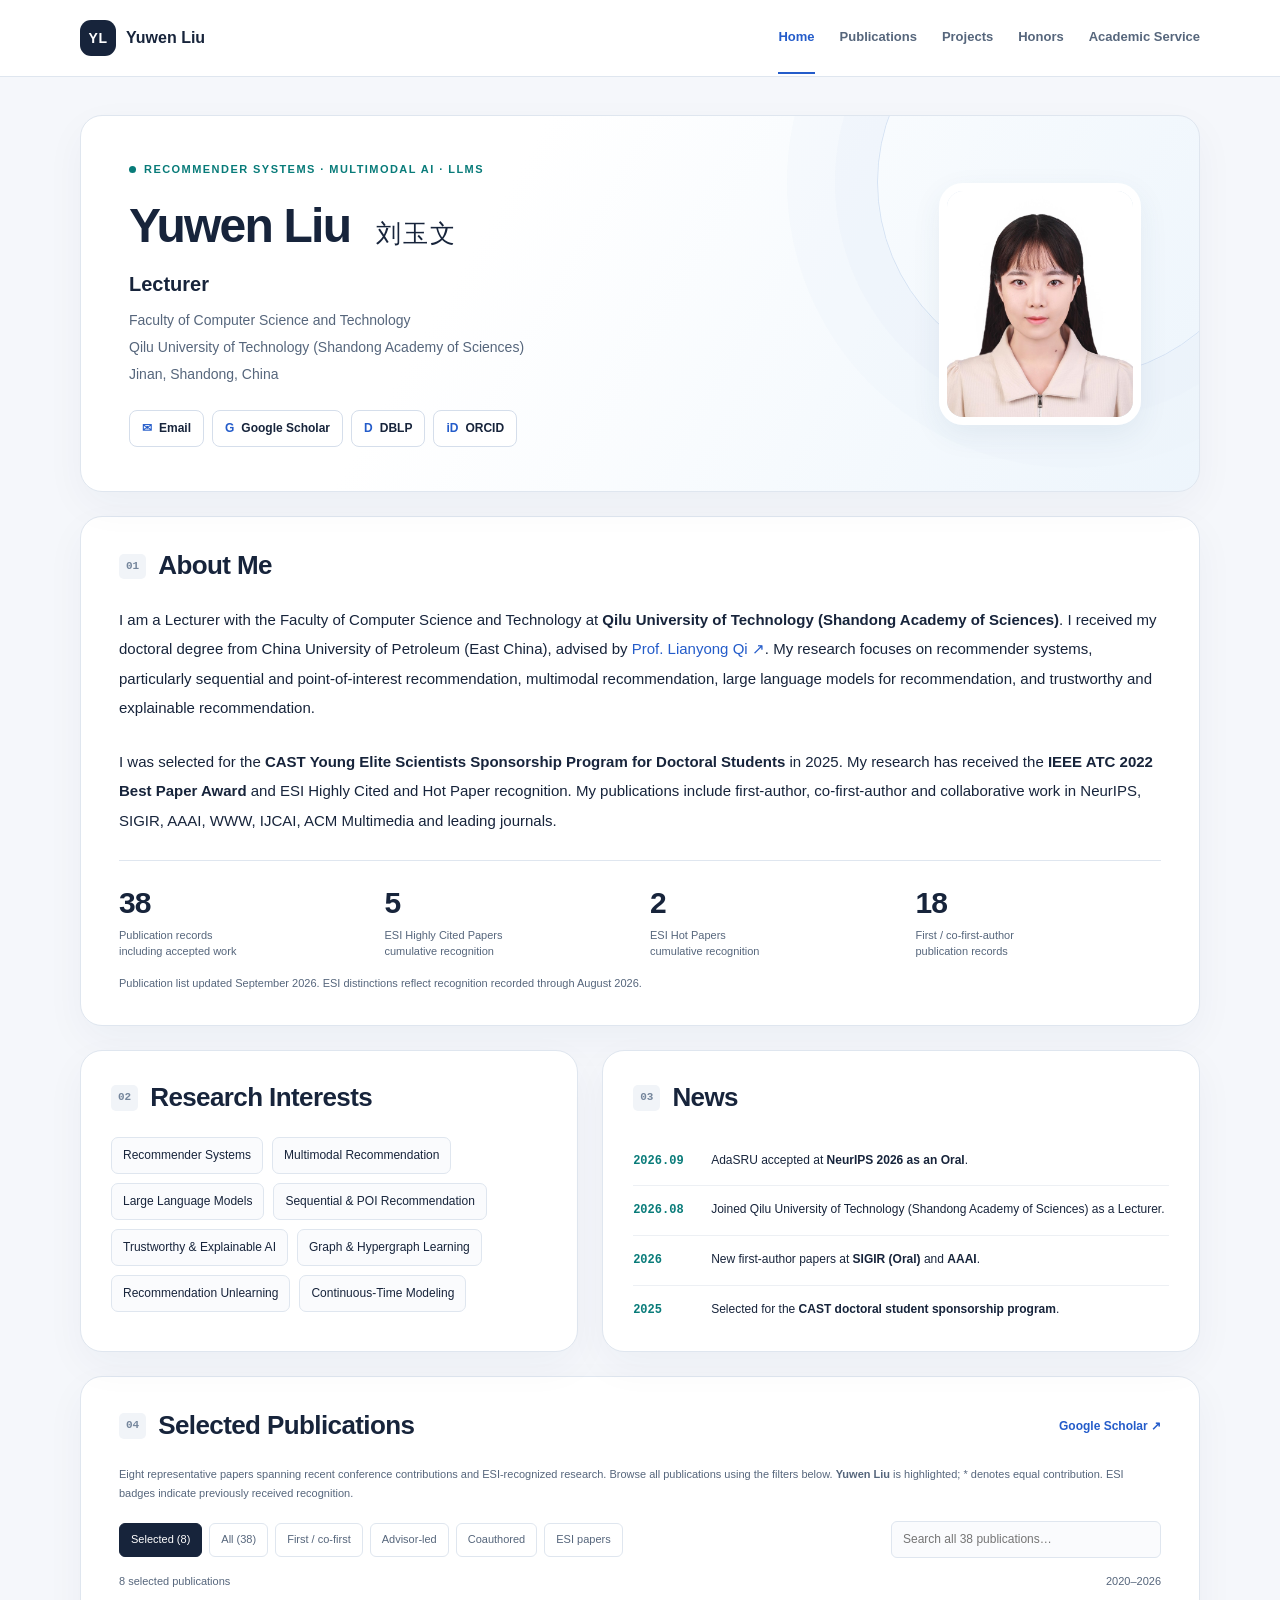
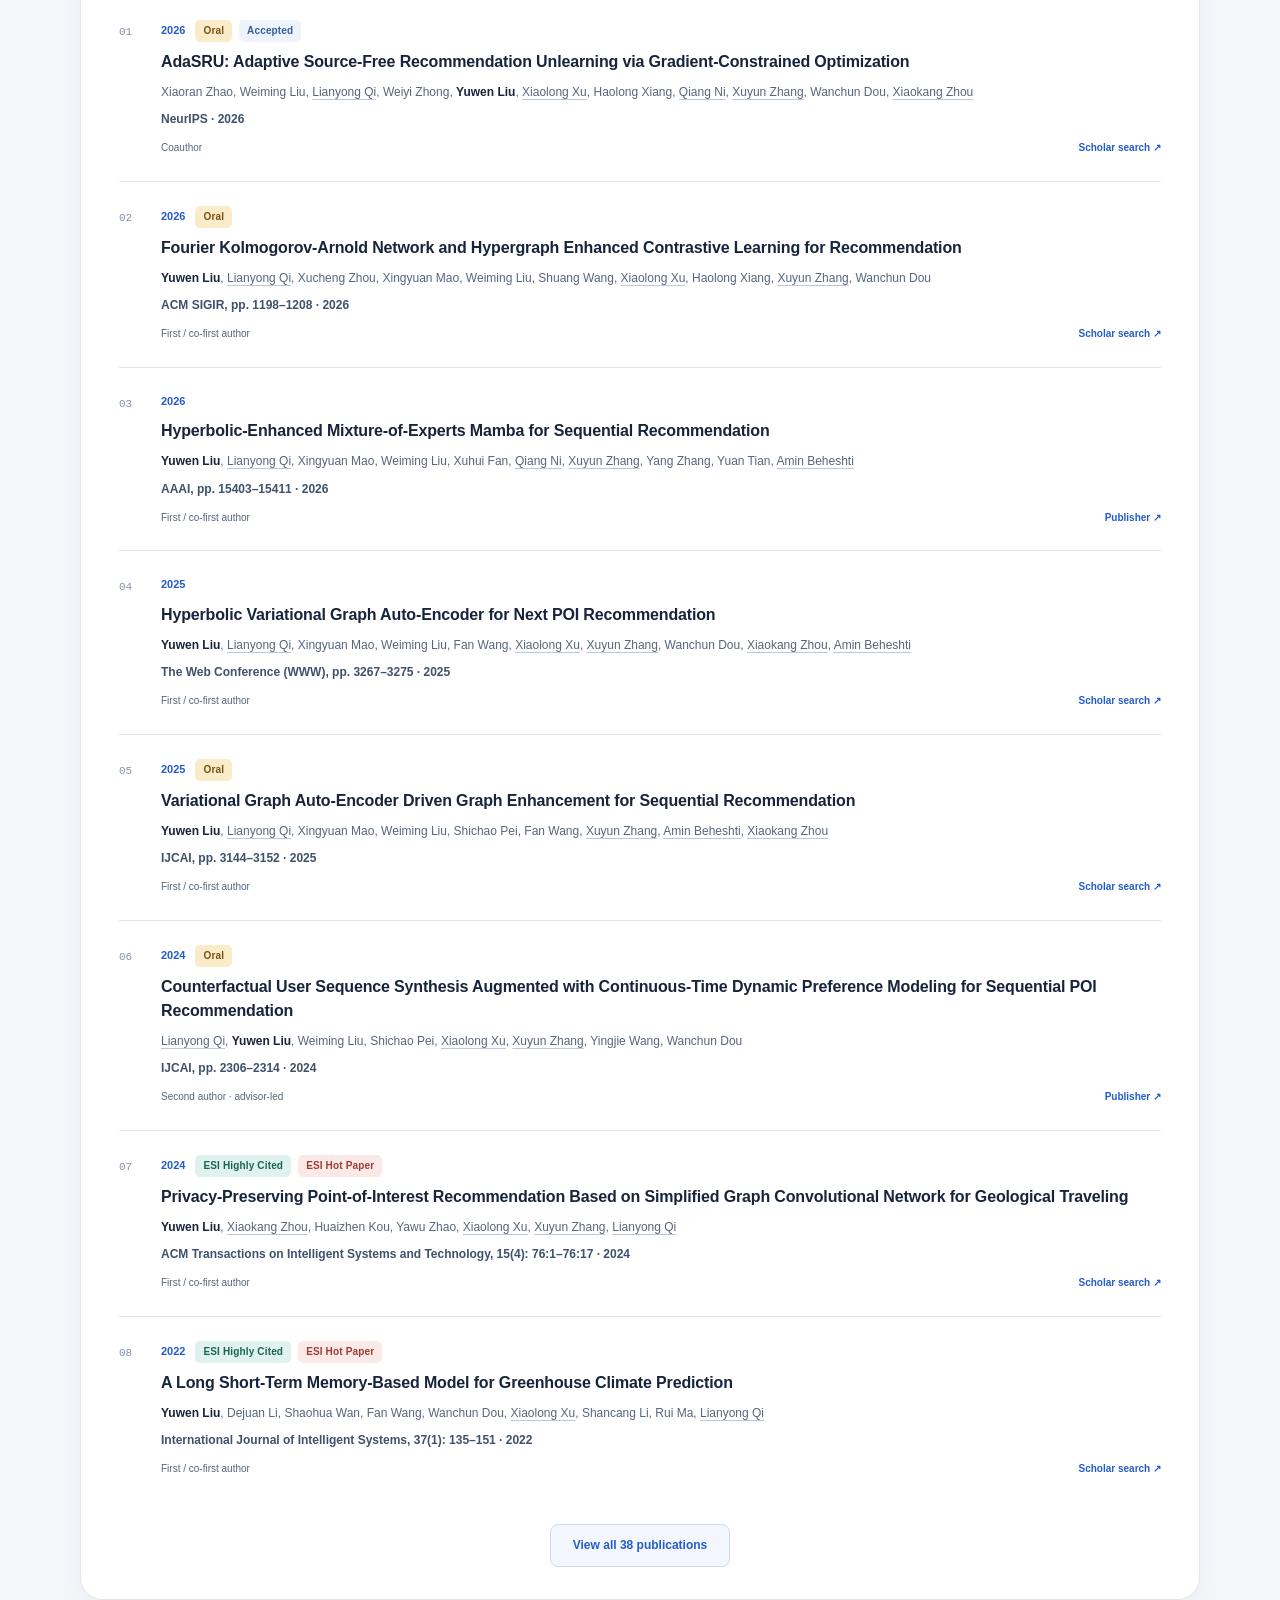
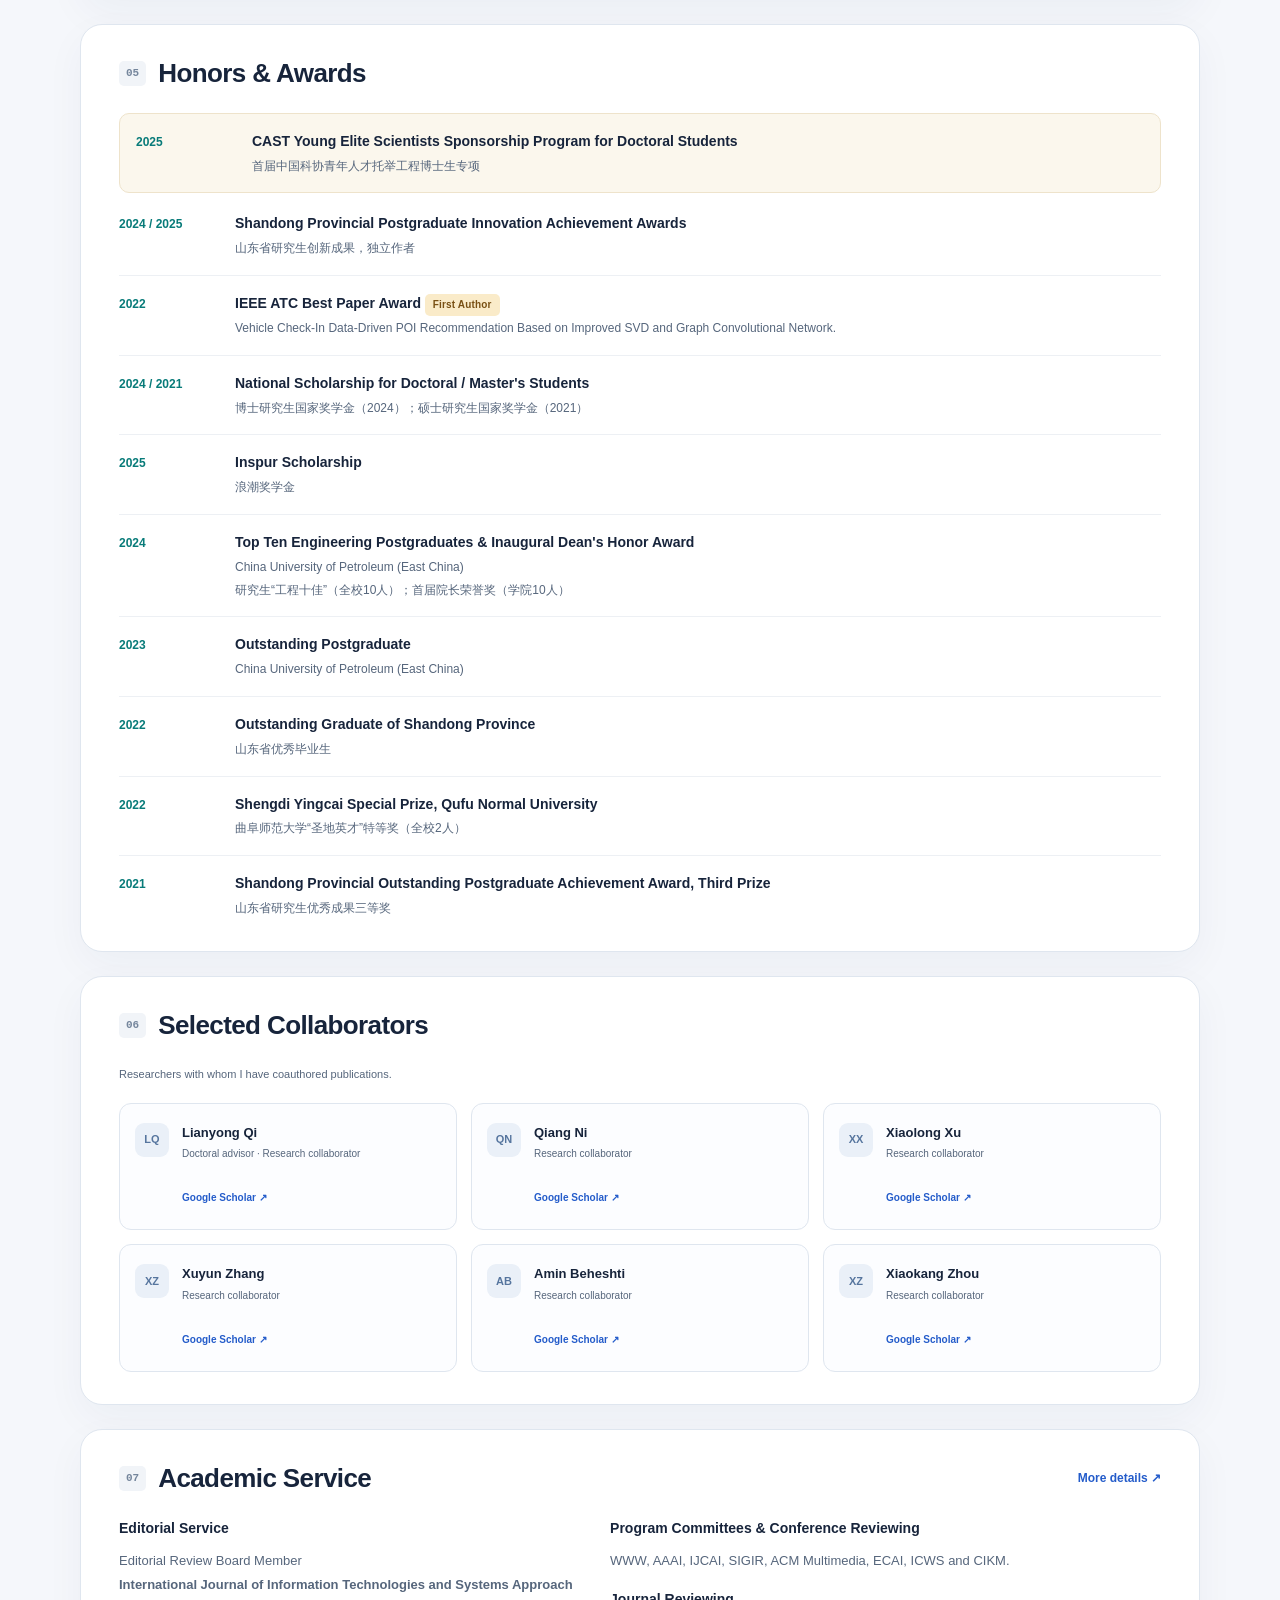
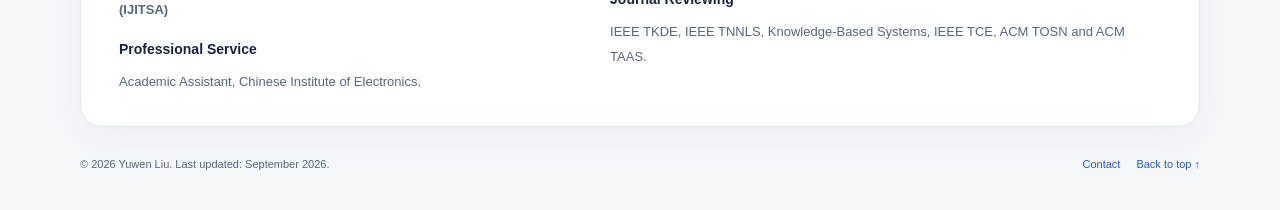
==== commit 3584fcfb: "Update index.html" ====
--- a/index.html
+++ b/index.html
@@ -12,6 +12,9 @@
      Source: the owner's August 2026 publication/award list and September 2026 NeurIPS decision screenshot.
      ESI badges record previously received recognition, not a live ESI database query.
      No unpublished paper URL or unverified CCF/CAS classification is invented here.
+     Eight selected works: NeurIPS 2026, SIGIR 2026, AAAI 2026, WWW 2025, IJCAI 2025,
+     IJCAI 2024, TIST ESI Hot/Highly Cited, and IJIS Greenhouse ESI Hot/Highly Cited.
+     Oral labels for SIGIR and both IJCAI papers were confirmed by the owner in September 2026.
      To add a publication: copy a .publication item, update its text, id, data-tags and data-year.
      Update the research snapshot and footer dates when editing the publication records.
 -->
@@ -40,25 +43,23 @@
 <div class="contact-row"><a class="contact-chip" href="mailto:yuwenliu97@gmail.com"><span class="chip-icon" aria-hidden="true">✉</span>Email</a><a class="contact-chip" href="https://scholar.google.com/citations?user=IBhXvD8AAAAJ&amp;hl=en" target="_blank" rel="noopener noreferrer"><span class="chip-icon" aria-hidden="true">G</span>Google Scholar</a><a class="contact-chip" href="https://dblp.org/pid/141/4661-3.html" target="_blank" rel="noopener noreferrer"><span class="chip-icon" aria-hidden="true">D</span>DBLP</a><a class="contact-chip" href="https://orcid.org/0000-0002-4911-5744" target="_blank" rel="noopener noreferrer"><span class="chip-icon" aria-hidden="true">iD</span>ORCID</a></div></div>
 <div class="portrait-wrap"><span class="portrait-fallback" aria-hidden="true">YL</span><img class="portrait" src="images/yuwen.jpg" width="202" height="242" alt="Portrait of Yuwen Liu" onerror="this.hidden=true"></div>
 </section>
-<aside class="latest" aria-label="Latest research highlight"><div class="latest-label"><strong>NeurIPS 2026</strong><span class="badge gold">ORAL ACCEPTANCE</span></div><p>Our collaborative work <a href="#paper-1">AdaSRU: Adaptive Source-Free Recommendation Unlearning via Gradient-Constrained Optimization</a> has been accepted for an oral presentation.</p></aside>
-<nav class="quick-nav" aria-label="On this page"><a href="#about">About</a><a href="#research">Research</a><a href="#news">News</a><a href="#publications">Publications</a><a href="#honors">Honors</a><a href="#collaborators">Collaborators</a><a href="#service">Service</a></nav>
 <section class="section" id="about"><div class="section-heading"><span class="section-number">01</span><h2>About Me</h2></div>
 <p class="about-text">I am a Lecturer with the Faculty of Computer Science and Technology at <strong>Qilu University of Technology (Shandong Academy of Sciences)</strong>. I received my doctoral degree from China University of Petroleum (East China), advised by <a href="https://scholar.google.com/citations?user=pxNRRsAAAAAJ&amp;hl=en" target="_blank" rel="noopener noreferrer">Prof. Lianyong Qi ↗</a>. My research focuses on recommender systems, particularly sequential and point-of-interest recommendation, multimodal recommendation, large language models for recommendation, and trustworthy and explainable recommendation.</p>
 <p class="about-text">I was selected for the <strong>CAST Young Elite Scientists Sponsorship Program for Doctoral Students</strong> in 2025. My research has received the <strong>IEEE ATC 2022 Best Paper Award</strong> and ESI Highly Cited and Hot Paper recognition. My publications include first-author, co-first-author and collaborative work in NeurIPS, SIGIR, AAAI, WWW, IJCAI, ACM Multimedia and leading journals.</p>
-<div class="stats" aria-label="Research snapshot"><div class="stat"><strong>38</strong><span>Publication records<br>including accepted work</span></div><div class="stat"><strong>5</strong><span>ESI Highly Cited Papers<br>cumulative recognition</span></div><div class="stat"><strong>2</strong><span>ESI Hot Papers<br>cumulative recognition</span></div><div class="stat"><strong>Oral</strong><span>NeurIPS 2026<br>collaborative work</span></div></div>
+<div class="stats" aria-label="Research snapshot"><div class="stat"><strong>38</strong><span>Publication records<br>including accepted work</span></div><div class="stat"><strong>5</strong><span>ESI Highly Cited Papers<br>cumulative recognition</span></div><div class="stat"><strong>2</strong><span>ESI Hot Papers<br>cumulative recognition</span></div><div class="stat"><strong>18</strong><span>First / co-first-author<br>publication records</span></div></div>
 <p class="section-note">Publication list updated September 2026. ESI distinctions reflect recognition recorded through August 2026.</p></section>
 <div class="two-col"><section class="section" id="research"><div class="section-heading"><span class="section-number">02</span><h2>Research Interests</h2></div><ul class="interest-list"><li>Recommender Systems</li><li>Multimodal Recommendation</li><li>Large Language Models</li><li>Sequential &amp; POI Recommendation</li><li>Trustworthy &amp; Explainable AI</li><li>Graph &amp; Hypergraph Learning</li><li>Recommendation Unlearning</li><li>Continuous-Time Modeling</li></ul></section>
-<section class="section" id="news"><div class="section-heading"><span class="section-number">03</span><h2>News</h2></div><ul class="news-list"><li><span class="news-date">2026.09</span><span>AdaSRU accepted at <strong>NeurIPS 2026 as an Oral</strong>.</span></li><li><span class="news-date">2026.08</span><span>Joined Qilu University of Technology (Shandong Academy of Sciences) as a Lecturer.</span></li><li><span class="news-date">2026</span><span>New first-author papers at <strong>SIGIR</strong> and <strong>AAAI</strong>.</span></li><li><span class="news-date">2025</span><span>Selected for the <strong>CAST doctoral student sponsorship program</strong>.</span></li></ul></section></div>
-<section class="section" id="publications"><div class="section-heading"><span class="section-number">04</span><h2>Publications</h2><a class="section-link" href="https://scholar.google.com/citations?user=IBhXvD8AAAAJ&amp;hl=en" target="_blank" rel="noopener noreferrer">Google Scholar ↗</a></div>
-<p class="section-note" style="margin:0 0 18px">All listed contributions, including coauthored work. <strong>Yuwen Liu</strong> is highlighted; * denotes equal contribution. ESI badges indicate previously received recognition.</p>
-<div class="tools-row" id="publication-tools" hidden><div class="filters" aria-label="Filter publications"><button class="filter" type="button" data-filter="all" aria-pressed="true">All</button><button class="filter" type="button" data-filter="first" aria-pressed="false">First / co-first</button><button class="filter" type="button" data-filter="advisor" aria-pressed="false">Advisor-led</button><button class="filter" type="button" data-filter="coauthor" aria-pressed="false">Coauthored</button><button class="filter" type="button" data-filter="esi" aria-pressed="false">ESI papers</button></div><label class="search-wrap"><span class="sr-only" style="position:absolute;width:1px;height:1px;overflow:hidden;clip-path:inset(50%)">Search publications</span><input id="publication-search" type="search" placeholder="Search title, author, venue…" autocomplete="off"></label></div>
-<div class="results-line"><span id="publication-count" role="status" aria-live="polite">38 publications</span><span>2020–2026</span></div>
-<ol class="publications" id="publication-list"><li class="publication" data-tags="coauthor" data-year="2026" id="paper-1"><div class="pub-index">01</div><div class="pub-body"><div class="pub-top"><span class="pub-year">2026</span><span class="badge gold">Oral</span><span class="badge ">Accepted</span></div><h3>AdaSRU: Adaptive Source-Free Recommendation Unlearning via Gradient-Constrained Optimization</h3><p class="authors">Xiaoran Zhao, Weiming Liu, <a class="" href="https://scholar.google.com/citations?user=pxNRRsAAAAAJ&amp;hl=en" target="_blank" rel="noopener noreferrer">Lianyong Qi</a>, Weiyi Zhong, <strong>Yuwen Liu</strong>, <a class="" href="https://scholar.google.com/citations?user=Tyzef4sAAAAJ&amp;hl=en" target="_blank" rel="noopener noreferrer">Xiaolong Xu</a>, Haolong Xiang, <a class="" href="https://scholar.google.com/citations?user=Pg3lkkgAAAAJ&amp;hl=en" target="_blank" rel="noopener noreferrer">Qiang Ni</a>, <a class="" href="https://scholar.google.com/citations?user=wbF6HL8AAAAJ&amp;hl=en" target="_blank" rel="noopener noreferrer">Xuyun Zhang</a>, Wanchun Dou, <a class="" href="https://scholar.google.com/citations?user=jkNvIacAAAAJ&amp;hl=en" target="_blank" rel="noopener noreferrer">Xiaokang Zhou</a></p><p class="venue">NeurIPS · 2026</p><div class="pub-bottom"><span>Coauthor</span><a class="" href="https://scholar.google.com/scholar?q=%22AdaSRU%3A%20Adaptive%20Source-Free%20Recommendation%20Unlearning%20via%20Gradient-Constrained%20Optimization%22" target="_blank" rel="noopener noreferrer">Scholar search ↗</a></div></div></li>
-<li class="publication" data-tags="first" data-year="2026" id="paper-2"><div class="pub-index">02</div><div class="pub-body"><div class="pub-top"><span class="pub-year">2026</span></div><h3>Fourier Kolmogorov-Arnold Network and Hypergraph Enhanced Contrastive Learning for Recommendation</h3><p class="authors"><strong>Yuwen Liu</strong>, <a class="" href="https://scholar.google.com/citations?user=pxNRRsAAAAAJ&amp;hl=en" target="_blank" rel="noopener noreferrer">Lianyong Qi</a>, Xucheng Zhou, Xingyuan Mao, Weiming Liu, Shuang Wang, <a class="" href="https://scholar.google.com/citations?user=Tyzef4sAAAAJ&amp;hl=en" target="_blank" rel="noopener noreferrer">Xiaolong Xu</a>, Haolong Xiang, <a class="" href="https://scholar.google.com/citations?user=wbF6HL8AAAAJ&amp;hl=en" target="_blank" rel="noopener noreferrer">Xuyun Zhang</a>, Wanchun Dou</p><p class="venue">ACM SIGIR, pp. 1198–1208 · 2026</p><div class="pub-bottom"><span>First / co-first author</span><a class="" href="https://scholar.google.com/scholar?q=%22Fourier%20Kolmogorov-Arnold%20Network%20and%20Hypergraph%20Enhanced%20Contrastive%20Learning%20for%20Recommendation%22" target="_blank" rel="noopener noreferrer">Scholar search ↗</a></div></div></li>
-<li class="publication" data-tags="first" data-year="2026" id="paper-3"><div class="pub-index">03</div><div class="pub-body"><div class="pub-top"><span class="pub-year">2026</span></div><h3>Hyperbolic-Enhanced Mixture-of-Experts Mamba for Sequential Recommendation</h3><p class="authors"><strong>Yuwen Liu</strong>, <a class="" href="https://scholar.google.com/citations?user=pxNRRsAAAAAJ&amp;hl=en" target="_blank" rel="noopener noreferrer">Lianyong Qi</a>, Xingyuan Mao, Weiming Liu, Xuhui Fan, <a class="" href="https://scholar.google.com/citations?user=Pg3lkkgAAAAJ&amp;hl=en" target="_blank" rel="noopener noreferrer">Qiang Ni</a>, <a class="" href="https://scholar.google.com/citations?user=wbF6HL8AAAAJ&amp;hl=en" target="_blank" rel="noopener noreferrer">Xuyun Zhang</a>, Yang Zhang, Yuan Tian, <a class="" href="https://scholar.google.com/citations?user=Uw1OLAgAAAAJ&amp;hl=en" target="_blank" rel="noopener noreferrer">Amin Beheshti</a></p><p class="venue">AAAI, pp. 15403–15411 · 2026</p><div class="pub-bottom"><span>First / co-first author</span><a class="" href="https://ojs.aaai.org/index.php/AAAI/article/view/38567" target="_blank" rel="noopener noreferrer">Publisher ↗</a></div></div></li>
+<section class="section" id="news"><div class="section-heading"><span class="section-number">03</span><h2>News</h2></div><ul class="news-list"><li><span class="news-date">2026.09</span><span>AdaSRU accepted at <strong>NeurIPS 2026 as an Oral</strong>.</span></li><li><span class="news-date">2026.08</span><span>Joined Qilu University of Technology (Shandong Academy of Sciences) as a Lecturer.</span></li><li><span class="news-date">2026</span><span>New first-author papers at <strong>SIGIR (Oral)</strong> and <strong>AAAI</strong>.</span></li><li><span class="news-date">2025</span><span>Selected for the <strong>CAST doctoral student sponsorship program</strong>.</span></li></ul></section></div>
+<section class="section" id="publications"><div class="section-heading"><span class="section-number">04</span><h2 id="publication-heading">Selected Publications</h2><a class="section-link" href="https://scholar.google.com/citations?user=IBhXvD8AAAAJ&amp;hl=en" target="_blank" rel="noopener noreferrer">Google Scholar ↗</a></div>
+<p class="section-note" style="margin:0 0 18px">Eight representative papers spanning recent conference contributions and ESI-recognized research. Browse all publications using the filters below. <strong>Yuwen Liu</strong> is highlighted; * denotes equal contribution. ESI badges indicate previously received recognition.</p>
+<div class="tools-row" id="publication-tools" hidden><div class="filters" aria-label="Filter publications"><button class="filter" type="button" data-filter="selected" aria-pressed="true">Selected (8)</button><button class="filter" type="button" data-filter="all" aria-pressed="false">All (38)</button><button class="filter" type="button" data-filter="first" aria-pressed="false">First / co-first</button><button class="filter" type="button" data-filter="advisor" aria-pressed="false">Advisor-led</button><button class="filter" type="button" data-filter="coauthor" aria-pressed="false">Coauthored</button><button class="filter" type="button" data-filter="esi" aria-pressed="false">ESI papers</button></div><label class="search-wrap"><span class="sr-only" style="position:absolute;width:1px;height:1px;overflow:hidden;clip-path:inset(50%)">Search publications</span><input id="publication-search" type="search" placeholder="Search all 38 publications…" autocomplete="off"></label></div>
+<div class="results-line"><span id="publication-count" role="status" aria-live="polite">38 publications · 8 selected</span><span>2020–2026</span></div>
+<ol class="publications" id="publication-list"><li class="publication" data-selected-rank="1" data-tags="coauthor selected" data-year="2026" id="paper-1"><div class="pub-index">01</div><div class="pub-body"><div class="pub-top"><span class="pub-year">2026</span><span class="badge gold">Oral</span><span class="badge ">Accepted</span></div><h3>AdaSRU: Adaptive Source-Free Recommendation Unlearning via Gradient-Constrained Optimization</h3><p class="authors">Xiaoran Zhao, Weiming Liu, <a class="" href="https://scholar.google.com/citations?user=pxNRRsAAAAAJ&amp;hl=en" target="_blank" rel="noopener noreferrer">Lianyong Qi</a>, Weiyi Zhong, <strong>Yuwen Liu</strong>, <a class="" href="https://scholar.google.com/citations?user=Tyzef4sAAAAJ&amp;hl=en" target="_blank" rel="noopener noreferrer">Xiaolong Xu</a>, Haolong Xiang, <a class="" href="https://scholar.google.com/citations?user=Pg3lkkgAAAAJ&amp;hl=en" target="_blank" rel="noopener noreferrer">Qiang Ni</a>, <a class="" href="https://scholar.google.com/citations?user=wbF6HL8AAAAJ&amp;hl=en" target="_blank" rel="noopener noreferrer">Xuyun Zhang</a>, Wanchun Dou, <a class="" href="https://scholar.google.com/citations?user=jkNvIacAAAAJ&amp;hl=en" target="_blank" rel="noopener noreferrer">Xiaokang Zhou</a></p><p class="venue">NeurIPS · 2026</p><div class="pub-bottom"><span>Coauthor</span><a class="" href="https://scholar.google.com/scholar?q=%22AdaSRU%3A%20Adaptive%20Source-Free%20Recommendation%20Unlearning%20via%20Gradient-Constrained%20Optimization%22" target="_blank" rel="noopener noreferrer">Scholar search ↗</a></div></div></li>
+<li class="publication" data-selected-rank="2" data-tags="first selected" data-year="2026" id="paper-2"><div class="pub-index">02</div><div class="pub-body"><div class="pub-top"><span class="pub-year">2026</span><span class="badge gold">Oral</span></div><h3>Fourier Kolmogorov-Arnold Network and Hypergraph Enhanced Contrastive Learning for Recommendation</h3><p class="authors"><strong>Yuwen Liu</strong>, <a class="" href="https://scholar.google.com/citations?user=pxNRRsAAAAAJ&amp;hl=en" target="_blank" rel="noopener noreferrer">Lianyong Qi</a>, Xucheng Zhou, Xingyuan Mao, Weiming Liu, Shuang Wang, <a class="" href="https://scholar.google.com/citations?user=Tyzef4sAAAAJ&amp;hl=en" target="_blank" rel="noopener noreferrer">Xiaolong Xu</a>, Haolong Xiang, <a class="" href="https://scholar.google.com/citations?user=wbF6HL8AAAAJ&amp;hl=en" target="_blank" rel="noopener noreferrer">Xuyun Zhang</a>, Wanchun Dou</p><p class="venue">ACM SIGIR, pp. 1198–1208 · 2026</p><div class="pub-bottom"><span>First / co-first author</span><a class="" href="https://scholar.google.com/scholar?q=%22Fourier%20Kolmogorov-Arnold%20Network%20and%20Hypergraph%20Enhanced%20Contrastive%20Learning%20for%20Recommendation%22" target="_blank" rel="noopener noreferrer">Scholar search ↗</a></div></div></li>
+<li class="publication" data-selected-rank="3" data-tags="first selected" data-year="2026" id="paper-3"><div class="pub-index">03</div><div class="pub-body"><div class="pub-top"><span class="pub-year">2026</span></div><h3>Hyperbolic-Enhanced Mixture-of-Experts Mamba for Sequential Recommendation</h3><p class="authors"><strong>Yuwen Liu</strong>, <a class="" href="https://scholar.google.com/citations?user=pxNRRsAAAAAJ&amp;hl=en" target="_blank" rel="noopener noreferrer">Lianyong Qi</a>, Xingyuan Mao, Weiming Liu, Xuhui Fan, <a class="" href="https://scholar.google.com/citations?user=Pg3lkkgAAAAJ&amp;hl=en" target="_blank" rel="noopener noreferrer">Qiang Ni</a>, <a class="" href="https://scholar.google.com/citations?user=wbF6HL8AAAAJ&amp;hl=en" target="_blank" rel="noopener noreferrer">Xuyun Zhang</a>, Yang Zhang, Yuan Tian, <a class="" href="https://scholar.google.com/citations?user=Uw1OLAgAAAAJ&amp;hl=en" target="_blank" rel="noopener noreferrer">Amin Beheshti</a></p><p class="venue">AAAI, pp. 15403–15411 · 2026</p><div class="pub-bottom"><span>First / co-first author</span><a class="" href="https://ojs.aaai.org/index.php/AAAI/article/view/38567" target="_blank" rel="noopener noreferrer">Publisher ↗</a></div></div></li>
 <li class="publication" data-tags="first" data-year="2026" id="paper-4"><div class="pub-index">04</div><div class="pub-body"><div class="pub-top"><span class="pub-year">2026</span></div><h3>Optimizing Sequence-Based POI Recommendations: From Sequence Adjustment to Transformer-XL Integration</h3><p class="authors"><strong>Yuwen Liu</strong>, Te Song, Yijie Yang, Dejiang Zhang, Jianye Xie, <a class="" href="https://scholar.google.com/citations?user=pxNRRsAAAAAJ&amp;hl=en" target="_blank" rel="noopener noreferrer">Lianyong Qi</a>, Shigen Shen</p><p class="venue">Tsinghua Science and Technology, 31(5): 2323–2336 · 2026</p><div class="pub-bottom"><span>First / co-first author</span><a class="" href="https://scholar.google.com/scholar?q=%22Optimizing%20Sequence-Based%20POI%20Recommendations%3A%20From%20Sequence%20Adjustment%20to%20Transformer-XL%20Integration%22" target="_blank" rel="noopener noreferrer">Scholar search ↗</a></div></div></li>
-<li class="publication" data-tags="first" data-year="2025" id="paper-5"><div class="pub-index">05</div><div class="pub-body"><div class="pub-top"><span class="pub-year">2025</span></div><h3>Hyperbolic Variational Graph Auto-Encoder for Next POI Recommendation</h3><p class="authors"><strong>Yuwen Liu</strong>, <a class="" href="https://scholar.google.com/citations?user=pxNRRsAAAAAJ&amp;hl=en" target="_blank" rel="noopener noreferrer">Lianyong Qi</a>, Xingyuan Mao, Weiming Liu, Fan Wang, <a class="" href="https://scholar.google.com/citations?user=Tyzef4sAAAAJ&amp;hl=en" target="_blank" rel="noopener noreferrer">Xiaolong Xu</a>, <a class="" href="https://scholar.google.com/citations?user=wbF6HL8AAAAJ&amp;hl=en" target="_blank" rel="noopener noreferrer">Xuyun Zhang</a>, Wanchun Dou, <a class="" href="https://scholar.google.com/citations?user=jkNvIacAAAAJ&amp;hl=en" target="_blank" rel="noopener noreferrer">Xiaokang Zhou</a>, <a class="" href="https://scholar.google.com/citations?user=Uw1OLAgAAAAJ&amp;hl=en" target="_blank" rel="noopener noreferrer">Amin Beheshti</a></p><p class="venue">The Web Conference (WWW), pp. 3267–3275 · 2025</p><div class="pub-bottom"><span>First / co-first author</span><a class="" href="https://scholar.google.com/scholar?q=%22Hyperbolic%20Variational%20Graph%20Auto-Encoder%20for%20Next%20POI%20Recommendation%22" target="_blank" rel="noopener noreferrer">Scholar search ↗</a></div></div></li>
-<li class="publication" data-tags="first" data-year="2025" id="paper-6"><div class="pub-index">06</div><div class="pub-body"><div class="pub-top"><span class="pub-year">2025</span></div><h3>Variational Graph Auto-Encoder Driven Graph Enhancement for Sequential Recommendation</h3><p class="authors"><strong>Yuwen Liu</strong>, <a class="" href="https://scholar.google.com/citations?user=pxNRRsAAAAAJ&amp;hl=en" target="_blank" rel="noopener noreferrer">Lianyong Qi</a>, Xingyuan Mao, Weiming Liu, Shichao Pei, Fan Wang, <a class="" href="https://scholar.google.com/citations?user=wbF6HL8AAAAJ&amp;hl=en" target="_blank" rel="noopener noreferrer">Xuyun Zhang</a>, <a class="" href="https://scholar.google.com/citations?user=Uw1OLAgAAAAJ&amp;hl=en" target="_blank" rel="noopener noreferrer">Amin Beheshti</a>, <a class="" href="https://scholar.google.com/citations?user=jkNvIacAAAAJ&amp;hl=en" target="_blank" rel="noopener noreferrer">Xiaokang Zhou</a></p><p class="venue">IJCAI, pp. 3144–3152 · 2025</p><div class="pub-bottom"><span>First / co-first author</span><a class="" href="https://scholar.google.com/scholar?q=%22Variational%20Graph%20Auto-Encoder%20Driven%20Graph%20Enhancement%20for%20Sequential%20Recommendation%22" target="_blank" rel="noopener noreferrer">Scholar search ↗</a></div></div></li>
+<li class="publication" data-selected-rank="4" data-tags="first selected" data-year="2025" id="paper-5"><div class="pub-index">05</div><div class="pub-body"><div class="pub-top"><span class="pub-year">2025</span></div><h3>Hyperbolic Variational Graph Auto-Encoder for Next POI Recommendation</h3><p class="authors"><strong>Yuwen Liu</strong>, <a class="" href="https://scholar.google.com/citations?user=pxNRRsAAAAAJ&amp;hl=en" target="_blank" rel="noopener noreferrer">Lianyong Qi</a>, Xingyuan Mao, Weiming Liu, Fan Wang, <a class="" href="https://scholar.google.com/citations?user=Tyzef4sAAAAJ&amp;hl=en" target="_blank" rel="noopener noreferrer">Xiaolong Xu</a>, <a class="" href="https://scholar.google.com/citations?user=wbF6HL8AAAAJ&amp;hl=en" target="_blank" rel="noopener noreferrer">Xuyun Zhang</a>, Wanchun Dou, <a class="" href="https://scholar.google.com/citations?user=jkNvIacAAAAJ&amp;hl=en" target="_blank" rel="noopener noreferrer">Xiaokang Zhou</a>, <a class="" href="https://scholar.google.com/citations?user=Uw1OLAgAAAAJ&amp;hl=en" target="_blank" rel="noopener noreferrer">Amin Beheshti</a></p><p class="venue">The Web Conference (WWW), pp. 3267–3275 · 2025</p><div class="pub-bottom"><span>First / co-first author</span><a class="" href="https://scholar.google.com/scholar?q=%22Hyperbolic%20Variational%20Graph%20Auto-Encoder%20for%20Next%20POI%20Recommendation%22" target="_blank" rel="noopener noreferrer">Scholar search ↗</a></div></div></li>
+<li class="publication" data-selected-rank="5" data-tags="first selected" data-year="2025" id="paper-6"><div class="pub-index">06</div><div class="pub-body"><div class="pub-top"><span class="pub-year">2025</span><span class="badge gold">Oral</span></div><h3>Variational Graph Auto-Encoder Driven Graph Enhancement for Sequential Recommendation</h3><p class="authors"><strong>Yuwen Liu</strong>, <a class="" href="https://scholar.google.com/citations?user=pxNRRsAAAAAJ&amp;hl=en" target="_blank" rel="noopener noreferrer">Lianyong Qi</a>, Xingyuan Mao, Weiming Liu, Shichao Pei, Fan Wang, <a class="" href="https://scholar.google.com/citations?user=wbF6HL8AAAAJ&amp;hl=en" target="_blank" rel="noopener noreferrer">Xuyun Zhang</a>, <a class="" href="https://scholar.google.com/citations?user=Uw1OLAgAAAAJ&amp;hl=en" target="_blank" rel="noopener noreferrer">Amin Beheshti</a>, <a class="" href="https://scholar.google.com/citations?user=jkNvIacAAAAJ&amp;hl=en" target="_blank" rel="noopener noreferrer">Xiaokang Zhou</a></p><p class="venue">IJCAI, pp. 3144–3152 · 2025</p><div class="pub-bottom"><span>First / co-first author</span><a class="" href="https://scholar.google.com/scholar?q=%22Variational%20Graph%20Auto-Encoder%20Driven%20Graph%20Enhancement%20for%20Sequential%20Recommendation%22" target="_blank" rel="noopener noreferrer">Scholar search ↗</a></div></div></li>
 <li class="publication" data-tags="coauthor" data-year="2025" id="paper-7"><div class="pub-index">07</div><div class="pub-body"><div class="pub-top"><span class="pub-year">2025</span></div><h3>PerFedKG: Two-Stage Information-Loop Federated Knowledge Graph for Personalized Privacy-Preserving Recommendation Systems</h3><p class="authors">Fan Wang, <a class="" href="https://scholar.google.com/citations?user=wbF6HL8AAAAJ&amp;hl=en" target="_blank" rel="noopener noreferrer">Xuyun Zhang</a>, Weiming Liu, Li Li, <strong>Yuwen Liu</strong>, Zhongyuan Zhang, Guanfeng Liu, Shengye Pang, <a class="" href="https://scholar.google.com/citations?user=Tyzef4sAAAAJ&amp;hl=en" target="_blank" rel="noopener noreferrer">Xiaolong Xu</a>, <a class="" href="https://scholar.google.com/citations?user=pxNRRsAAAAAJ&amp;hl=en" target="_blank" rel="noopener noreferrer">Lianyong Qi</a></p><p class="venue">Science China Information Sciences, 68(4) · 2025</p><div class="pub-bottom"><span>Coauthor</span><a class="" href="https://scholar.google.com/scholar?q=%22PerFedKG%3A%20Two-Stage%20Information-Loop%20Federated%20Knowledge%20Graph%20for%20Personalized%20Privacy-Preserving%20Recommendation%20Systems%22" target="_blank" rel="noopener noreferrer">Scholar search ↗</a></div></div></li>
 <li class="publication" data-tags="coauthor" data-year="2025" id="paper-8"><div class="pub-index">08</div><div class="pub-body"><div class="pub-top"><span class="pub-year">2025</span></div><h3>DR-VAE: Debiased and Representation-Enhanced Variational Autoencoder for Collaborative Recommendation</h3><p class="authors">Fan Wang, Chaochao Chen, Weiming Liu, Minye Lei, Jintao Chen, <strong>Yuwen Liu</strong>, Xiaolin Zheng, Jianwei Yin</p><p class="venue">AAAI, pp. 12703–12711 · 2025</p><div class="pub-bottom"><span>Coauthor</span><a class="" href="https://scholar.google.com/scholar?q=%22DR-VAE%3A%20Debiased%20and%20Representation-Enhanced%20Variational%20Autoencoder%20for%20Collaborative%20Recommendation%22" target="_blank" rel="noopener noreferrer">Scholar search ↗</a></div></div></li>
 <li class="publication" data-tags="coauthor" data-year="2025" id="paper-9"><div class="pub-index">09</div><div class="pub-body"><div class="pub-top"><span class="pub-year">2025</span></div><h3>Joint Test-Time Adaptation with Refined Pseudo-Labels and Latent Score Matching</h3><p class="authors">Yijie Yang, <a class="" href="https://scholar.google.com/citations?user=pxNRRsAAAAAJ&amp;hl=en" target="_blank" rel="noopener noreferrer">Lianyong Qi</a>, Weiming Liu, Fan Wang, Jing Du, <strong>Yuwen Liu</strong>, <a class="" href="https://scholar.google.com/citations?user=Tyzef4sAAAAJ&amp;hl=en" target="_blank" rel="noopener noreferrer">Xiaolong Xu</a>, <a class="" href="https://scholar.google.com/citations?user=Pg3lkkgAAAAJ&amp;hl=en" target="_blank" rel="noopener noreferrer">Qiang Ni</a>, Wanchun Dou, <a class="" href="https://scholar.google.com/citations?user=jkNvIacAAAAJ&amp;hl=en" target="_blank" rel="noopener noreferrer">Xiaokang Zhou</a></p><p class="venue">ACM Multimedia, pp. 2556–2565 · 2025</p><div class="pub-bottom"><span>Coauthor</span><a class="" href="https://scholar.google.com/scholar?q=%22Joint%20Test-Time%20Adaptation%20with%20Refined%20Pseudo-Labels%20and%20Latent%20Score%20Matching%22" target="_blank" rel="noopener noreferrer">Scholar search ↗</a></div></div></li>
@@ -66,10 +67,10 @@
 <li class="publication" data-tags="coauthor" data-year="2025" id="paper-11"><div class="pub-index">11</div><div class="pub-body"><div class="pub-top"><span class="pub-year">2025</span></div><h3>Secure Collaborative Learning for Self-Adaptive Systems on Connected Autonomous Vehicles</h3><p class="authors">Xiaotong Wu, <strong>Yuwen Liu</strong>, Xiaoxiao Chi, Rong Jiang, <a class="" href="https://scholar.google.com/citations?user=jkNvIacAAAAJ&amp;hl=en" target="_blank" rel="noopener noreferrer">Xiaokang Zhou</a>, Wajid Rafique, Maqbool Khan</p><p class="venue">ACM Transactions on Autonomous and Adaptive Systems, 20(3): 20:1–20:30 · 2025</p><div class="pub-bottom"><span>Coauthor</span><a class="" href="https://scholar.google.com/scholar?q=%22Secure%20Collaborative%20Learning%20for%20Self-Adaptive%20Systems%20on%20Connected%20Autonomous%20Vehicles%22" target="_blank" rel="noopener noreferrer">Scholar search ↗</a></div></div></li>
 <li class="publication" data-tags="coauthor" data-year="2025" id="paper-12"><div class="pub-index">12</div><div class="pub-body"><div class="pub-top"><span class="pub-year">2025</span></div><h3>Large Language Models for Recommender Systems: A Problem-Driven Survey</h3><p class="authors">Ziyuan Guan, Weiyi Zhong, Weiming Liu, <strong>Yuwen Liu</strong>, Huaizhen Kou, Xiaoxiao Chi, Xiaoran Zhao</p><p class="venue">Tsinghua Science and Technology, online publication · 2025</p><div class="pub-bottom"><span>Coauthor</span><a class="" href="https://scholar.google.com/scholar?q=%22Large%20Language%20Models%20for%20Recommender%20Systems%3A%20A%20Problem-Driven%20Survey%22" target="_blank" rel="noopener noreferrer">Scholar search ↗</a></div></div></li>
 <li class="publication" data-tags="coauthor" data-year="2025" id="paper-13"><div class="pub-index">13</div><div class="pub-body"><div class="pub-top"><span class="pub-year">2025</span></div><h3>Social Media-Driven User Community Finding with Privacy Protection</h3><p class="authors">Jianye Xie, Xudong Wang, <strong>Yuwen Liu</strong>, Wenwen Gong, Chao Yan, Wajid Rafique, Maqbool Khan, Arif Ali Khan</p><p class="venue">Tsinghua Science and Technology, 30(4): 1782–1792 · 2025</p><div class="pub-bottom"><span>Coauthor</span><a class="" href="https://scholar.google.com/scholar?q=%22Social%20Media-Driven%20User%20Community%20Finding%20with%20Privacy%20Protection%22" target="_blank" rel="noopener noreferrer">Scholar search ↗</a></div></div></li>
-<li class="publication" data-tags="first esi" data-year="2024" id="paper-14"><div class="pub-index">14</div><div class="pub-body"><div class="pub-top"><span class="pub-year">2024</span><span class="badge teal">ESI Highly Cited</span><span class="badge red">ESI Hot Paper</span></div><h3>Privacy-Preserving Point-of-Interest Recommendation Based on Simplified Graph Convolutional Network for Geological Traveling</h3><p class="authors"><strong>Yuwen Liu</strong>, <a class="" href="https://scholar.google.com/citations?user=jkNvIacAAAAJ&amp;hl=en" target="_blank" rel="noopener noreferrer">Xiaokang Zhou</a>, Huaizhen Kou, Yawu Zhao, <a class="" href="https://scholar.google.com/citations?user=Tyzef4sAAAAJ&amp;hl=en" target="_blank" rel="noopener noreferrer">Xiaolong Xu</a>, <a class="" href="https://scholar.google.com/citations?user=wbF6HL8AAAAJ&amp;hl=en" target="_blank" rel="noopener noreferrer">Xuyun Zhang</a>, <a class="" href="https://scholar.google.com/citations?user=pxNRRsAAAAAJ&amp;hl=en" target="_blank" rel="noopener noreferrer">Lianyong Qi</a></p><p class="venue">ACM Transactions on Intelligent Systems and Technology, 15(4): 76:1–76:17 · 2024</p><div class="pub-bottom"><span>First / co-first author</span><a class="" href="https://scholar.google.com/scholar?q=%22Privacy-Preserving%20Point-of-Interest%20Recommendation%20Based%20on%20Simplified%20Graph%20Convolutional%20Network%20for%20Geological%20Traveling%22" target="_blank" rel="noopener noreferrer">Scholar search ↗</a></div></div></li>
+<li class="publication" data-selected-rank="7" data-tags="first esi selected" data-year="2024" id="paper-14"><div class="pub-index">14</div><div class="pub-body"><div class="pub-top"><span class="pub-year">2024</span><span class="badge teal">ESI Highly Cited</span><span class="badge red">ESI Hot Paper</span></div><h3>Privacy-Preserving Point-of-Interest Recommendation Based on Simplified Graph Convolutional Network for Geological Traveling</h3><p class="authors"><strong>Yuwen Liu</strong>, <a class="" href="https://scholar.google.com/citations?user=jkNvIacAAAAJ&amp;hl=en" target="_blank" rel="noopener noreferrer">Xiaokang Zhou</a>, Huaizhen Kou, Yawu Zhao, <a class="" href="https://scholar.google.com/citations?user=Tyzef4sAAAAJ&amp;hl=en" target="_blank" rel="noopener noreferrer">Xiaolong Xu</a>, <a class="" href="https://scholar.google.com/citations?user=wbF6HL8AAAAJ&amp;hl=en" target="_blank" rel="noopener noreferrer">Xuyun Zhang</a>, <a class="" href="https://scholar.google.com/citations?user=pxNRRsAAAAAJ&amp;hl=en" target="_blank" rel="noopener noreferrer">Lianyong Qi</a></p><p class="venue">ACM Transactions on Intelligent Systems and Technology, 15(4): 76:1–76:17 · 2024</p><div class="pub-bottom"><span>First / co-first author</span><a class="" href="https://scholar.google.com/scholar?q=%22Privacy-Preserving%20Point-of-Interest%20Recommendation%20Based%20on%20Simplified%20Graph%20Convolutional%20Network%20for%20Geological%20Traveling%22" target="_blank" rel="noopener noreferrer">Scholar search ↗</a></div></div></li>
 <li class="publication" data-tags="first" data-year="2024" id="paper-15"><div class="pub-index">15</div><div class="pub-body"><div class="pub-top"><span class="pub-year">2024</span><span class="badge ">Co-first Author</span></div><h3>Cluster-Driven Personalized Federated Recommendation with Interest-Aware Graph Convolution Network for Multimedia</h3><p class="authors">Xingyuan Mao*, <strong>Yuwen Liu*</strong>, <a class="" href="https://scholar.google.com/citations?user=pxNRRsAAAAAJ&amp;hl=en" target="_blank" rel="noopener noreferrer">Lianyong Qi</a>, Li Duan, <a class="" href="https://scholar.google.com/citations?user=Tyzef4sAAAAJ&amp;hl=en" target="_blank" rel="noopener noreferrer">Xiaolong Xu</a>, <a class="" href="https://scholar.google.com/citations?user=wbF6HL8AAAAJ&amp;hl=en" target="_blank" rel="noopener noreferrer">Xuyun Zhang</a>, Wanchun Dou, <a class="" href="https://scholar.google.com/citations?user=Uw1OLAgAAAAJ&amp;hl=en" target="_blank" rel="noopener noreferrer">Amin Beheshti</a>, <a class="" href="https://scholar.google.com/citations?user=jkNvIacAAAAJ&amp;hl=en" target="_blank" rel="noopener noreferrer">Xiaokang Zhou</a></p><p class="venue">ACM Multimedia, pp. 5614–5622 · 2024</p><div class="pub-bottom"><span>First / co-first author</span><a class="" href="https://scholar.google.com/scholar?q=%22Cluster-Driven%20Personalized%20Federated%20Recommendation%20with%20Interest-Aware%20Graph%20Convolution%20Network%20for%20Multimedia%22" target="_blank" rel="noopener noreferrer">Scholar search ↗</a></div></div></li>
 <li class="publication" data-tags="first" data-year="2024" id="paper-16"><div class="pub-index">16</div><div class="pub-body"><div class="pub-top"><span class="pub-year">2024</span><span class="badge ">Short Paper</span></div><h3>GraphSAGE-Based POI Recommendation via Continuous-Time Modeling</h3><p class="authors"><strong>Yuwen Liu</strong>, <a class="" href="https://scholar.google.com/citations?user=pxNRRsAAAAAJ&amp;hl=en" target="_blank" rel="noopener noreferrer">Lianyong Qi</a>, Weiming Liu, <a class="" href="https://scholar.google.com/citations?user=Tyzef4sAAAAJ&amp;hl=en" target="_blank" rel="noopener noreferrer">Xiaolong Xu</a>, <a class="" href="https://scholar.google.com/citations?user=wbF6HL8AAAAJ&amp;hl=en" target="_blank" rel="noopener noreferrer">Xuyun Zhang</a>, Wanchun Dou</p><p class="venue">The Web Conference (WWW), Companion Volume, pp. 585–588 · 2024</p><div class="pub-bottom"><span>First / co-first author</span><a class="" href="https://scholar.google.com/scholar?q=%22GraphSAGE-Based%20POI%20Recommendation%20via%20Continuous-Time%20Modeling%22" target="_blank" rel="noopener noreferrer">Scholar search ↗</a></div></div></li>
-<li class="publication" data-tags="advisor" data-year="2024" id="paper-17"><div class="pub-index">17</div><div class="pub-body"><div class="pub-top"><span class="pub-year">2024</span></div><h3>Counterfactual User Sequence Synthesis Augmented with Continuous-Time Dynamic Preference Modeling for Sequential POI Recommendation</h3><p class="authors"><a class="" href="https://scholar.google.com/citations?user=pxNRRsAAAAAJ&amp;hl=en" target="_blank" rel="noopener noreferrer">Lianyong Qi</a>, <strong>Yuwen Liu</strong>, Weiming Liu, Shichao Pei, <a class="" href="https://scholar.google.com/citations?user=Tyzef4sAAAAJ&amp;hl=en" target="_blank" rel="noopener noreferrer">Xiaolong Xu</a>, <a class="" href="https://scholar.google.com/citations?user=wbF6HL8AAAAJ&amp;hl=en" target="_blank" rel="noopener noreferrer">Xuyun Zhang</a>, Yingjie Wang, Wanchun Dou</p><p class="venue">IJCAI, pp. 2306–2314 · 2024</p><div class="pub-bottom"><span>Second author · advisor-led</span><a class="" href="https://www.ijcai.org/proceedings/2024/0255.pdf" target="_blank" rel="noopener noreferrer">Publisher ↗</a></div></div></li>
+<li class="publication" data-selected-rank="6" data-tags="advisor selected" data-year="2024" id="paper-17"><div class="pub-index">17</div><div class="pub-body"><div class="pub-top"><span class="pub-year">2024</span><span class="badge gold">Oral</span></div><h3>Counterfactual User Sequence Synthesis Augmented with Continuous-Time Dynamic Preference Modeling for Sequential POI Recommendation</h3><p class="authors"><a class="" href="https://scholar.google.com/citations?user=pxNRRsAAAAAJ&amp;hl=en" target="_blank" rel="noopener noreferrer">Lianyong Qi</a>, <strong>Yuwen Liu</strong>, Weiming Liu, Shichao Pei, <a class="" href="https://scholar.google.com/citations?user=Tyzef4sAAAAJ&amp;hl=en" target="_blank" rel="noopener noreferrer">Xiaolong Xu</a>, <a class="" href="https://scholar.google.com/citations?user=wbF6HL8AAAAJ&amp;hl=en" target="_blank" rel="noopener noreferrer">Xuyun Zhang</a>, Yingjie Wang, Wanchun Dou</p><p class="venue">IJCAI, pp. 2306–2314 · 2024</p><div class="pub-bottom"><span>Second author · advisor-led</span><a class="" href="https://www.ijcai.org/proceedings/2024/0255.pdf" target="_blank" rel="noopener noreferrer">Publisher ↗</a></div></div></li>
 <li class="publication" data-tags="first" data-year="2024" id="paper-18"><div class="pub-index">18</div><div class="pub-body"><div class="pub-top"><span class="pub-year">2024</span></div><h3>Lithological Facies Classification Using Attention-Based Gated Recurrent Unit</h3><p class="authors"><strong>Yuwen Liu</strong>, Yulan Zhang, Xingyuan Mao, Xucheng Zhou, Jingwen Chang, Wenwei Wang, Pan Wang, <a class="" href="https://scholar.google.com/citations?user=pxNRRsAAAAAJ&amp;hl=en" target="_blank" rel="noopener noreferrer">Lianyong Qi</a></p><p class="venue">Tsinghua Science and Technology, 29(4): 1206–1218 · 2024</p><div class="pub-bottom"><span>First / co-first author</span><a class="" href="https://scholar.google.com/scholar?q=%22Lithological%20Facies%20Classification%20Using%20Attention-Based%20Gated%20Recurrent%20Unit%22" target="_blank" rel="noopener noreferrer">Scholar search ↗</a></div></div></li>
 <li class="publication" data-tags="first" data-year="2024" id="paper-19"><div class="pub-index">19</div><div class="pub-body"><div class="pub-top"><span class="pub-year">2024</span><span class="badge ">Co-first Author</span></div><h3>GLFNet: Global and Local Frequency-Domain Network for Long-Term Time Series Forecasting</h3><p class="authors">Xucheng Zhou*, <strong>Yuwen Liu*</strong>, <a class="" href="https://scholar.google.com/citations?user=pxNRRsAAAAAJ&amp;hl=en" target="_blank" rel="noopener noreferrer">Lianyong Qi</a>, <a class="" href="https://scholar.google.com/citations?user=Tyzef4sAAAAJ&amp;hl=en" target="_blank" rel="noopener noreferrer">Xiaolong Xu</a>, Wanchun Dou, <a class="" href="https://scholar.google.com/citations?user=wbF6HL8AAAAJ&amp;hl=en" target="_blank" rel="noopener noreferrer">Xuyun Zhang</a>, Yang Zhang</p><p class="venue">ACM CIKM, pp. 3527–3536 · 2024</p><div class="pub-bottom"><span>First / co-first author</span><a class="" href="https://scholar.google.com/scholar?q=%22GLFNet%3A%20Global%20and%20Local%20Frequency-Domain%20Network%20for%20Long-Term%20Time%20Series%20Forecasting%22" target="_blank" rel="noopener noreferrer">Scholar search ↗</a></div></div></li>
 <li class="publication" data-tags="coauthor" data-year="2024" id="paper-20"><div class="pub-index">20</div><div class="pub-body"><div class="pub-top"><span class="pub-year">2024</span></div><h3>Optimizing CNN Inference Speed over Big Social Data through Efficient Model Parallelism for Sustainable Web of Things</h3><p class="authors">Yuhao Hu, <a class="" href="https://scholar.google.com/citations?user=Tyzef4sAAAAJ&amp;hl=en" target="_blank" rel="noopener noreferrer">Xiaolong Xu</a>, Muhammad Bilal, Weiyi Zhong, <strong>Yuwen Liu</strong>, Huaizhen Kou, Lingzhen Kong</p><p class="venue">Journal of Parallel and Distributed Computing, 192: 104927 · 2024</p><div class="pub-bottom"><span>Coauthor</span><a class="" href="https://scholar.google.com/scholar?q=%22Optimizing%20CNN%20Inference%20Speed%20over%20Big%20Social%20Data%20through%20Efficient%20Model%20Parallelism%20for%20Sustainable%20Web%20of%20Things%22" target="_blank" rel="noopener noreferrer">Scholar search ↗</a></div></div></li>
@@ -79,7 +80,7 @@
 <li class="publication" data-tags="coauthor" data-year="2023" id="paper-24"><div class="pub-index">24</div><div class="pub-body"><div class="pub-top"><span class="pub-year">2023</span></div><h3>Privacy-Aware Traffic Flow Prediction Based on Multi-Party Sensor Data with Zero Trust in Smart City</h3><p class="authors">Fan Wang, Guangshun Li, Yilei Wang, Wajid Rafique, Mohammad R. Khosravi, Guanfeng Liu, <strong>Yuwen Liu</strong>, <a class="" href="https://scholar.google.com/citations?user=pxNRRsAAAAAJ&amp;hl=en" target="_blank" rel="noopener noreferrer">Lianyong Qi</a></p><p class="venue">ACM Transactions on Internet Technology, 23(3): 44:1–44:19 · 2023</p><div class="pub-bottom"><span>Coauthor</span><a class="" href="https://scholar.google.com/scholar?q=%22Privacy-Aware%20Traffic%20Flow%20Prediction%20Based%20on%20Multi-Party%20Sensor%20Data%20with%20Zero%20Trust%20in%20Smart%20City%22" target="_blank" rel="noopener noreferrer">Scholar search ↗</a></div></div></li>
 <li class="publication" data-tags="coauthor" data-year="2023" id="paper-25"><div class="pub-index">25</div><div class="pub-body"><div class="pub-top"><span class="pub-year">2023</span></div><h3>A Novel Short-Term Traffic Prediction Model Based on SVD and ARIMA with Blockchain in Industrial Internet of Things</h3><p class="authors">Ying Miao, Xiuhong Bai, Yuxuan Cao, <strong>Yuwen Liu</strong>, Fei Dai, Fan Wang, <a class="" href="https://scholar.google.com/citations?user=pxNRRsAAAAAJ&amp;hl=en" target="_blank" rel="noopener noreferrer">Lianyong Qi</a>, Wanchun Dou</p><p class="venue">IEEE Internet of Things Journal, 10(24): 21217–21226 · 2023</p><div class="pub-bottom"><span>Coauthor</span><a class="" href="https://scholar.google.com/scholar?q=%22A%20Novel%20Short-Term%20Traffic%20Prediction%20Model%20Based%20on%20SVD%20and%20ARIMA%20with%20Blockchain%20in%20Industrial%20Internet%20of%20Things%22" target="_blank" rel="noopener noreferrer">Scholar search ↗</a></div></div></li>
 <li class="publication" data-tags="coauthor" data-year="2023" id="paper-26"><div class="pub-index">26</div><div class="pub-body"><div class="pub-top"><span class="pub-year">2023</span></div><h3>An Accuracy-Enhanced Group Recommendation Approach Based on DEMATEL</h3><p class="authors">Yuqing Wang, <a class="" href="https://scholar.google.com/citations?user=pxNRRsAAAAAJ&amp;hl=en" target="_blank" rel="noopener noreferrer">Lianyong Qi</a>, Ruihan Dou, Shigen Shen, Linlin Hou, <strong>Yuwen Liu</strong>, Yihong Yang, Lingzhen Kong</p><p class="venue">Pattern Recognition Letters, 167: 171–180 · 2023</p><div class="pub-bottom"><span>Coauthor</span><a class="" href="https://scholar.google.com/scholar?q=%22An%20Accuracy-Enhanced%20Group%20Recommendation%20Approach%20Based%20on%20DEMATEL%22" target="_blank" rel="noopener noreferrer">Scholar search ↗</a></div></div></li>
-<li class="publication" data-tags="first esi" data-year="2022" id="paper-27"><div class="pub-index">27</div><div class="pub-body"><div class="pub-top"><span class="pub-year">2022</span><span class="badge teal">ESI Highly Cited</span><span class="badge red">ESI Hot Paper</span></div><h3>A Long Short-Term Memory-Based Model for Greenhouse Climate Prediction</h3><p class="authors"><strong>Yuwen Liu</strong>, Dejuan Li, Shaohua Wan, Fan Wang, Wanchun Dou, <a class="" href="https://scholar.google.com/citations?user=Tyzef4sAAAAJ&amp;hl=en" target="_blank" rel="noopener noreferrer">Xiaolong Xu</a>, Shancang Li, Rui Ma, <a class="" href="https://scholar.google.com/citations?user=pxNRRsAAAAAJ&amp;hl=en" target="_blank" rel="noopener noreferrer">Lianyong Qi</a></p><p class="venue">International Journal of Intelligent Systems, 37(1): 135–151 · 2022</p><div class="pub-bottom"><span>First / co-first author</span><a class="" href="https://scholar.google.com/scholar?q=%22A%20Long%20Short-Term%20Memory-Based%20Model%20for%20Greenhouse%20Climate%20Prediction%22" target="_blank" rel="noopener noreferrer">Scholar search ↗</a></div></div></li>
+<li class="publication" data-selected-rank="8" data-tags="first esi selected" data-year="2022" id="paper-27"><div class="pub-index">27</div><div class="pub-body"><div class="pub-top"><span class="pub-year">2022</span><span class="badge teal">ESI Highly Cited</span><span class="badge red">ESI Hot Paper</span></div><h3>A Long Short-Term Memory-Based Model for Greenhouse Climate Prediction</h3><p class="authors"><strong>Yuwen Liu</strong>, Dejuan Li, Shaohua Wan, Fan Wang, Wanchun Dou, <a class="" href="https://scholar.google.com/citations?user=Tyzef4sAAAAJ&amp;hl=en" target="_blank" rel="noopener noreferrer">Xiaolong Xu</a>, Shancang Li, Rui Ma, <a class="" href="https://scholar.google.com/citations?user=pxNRRsAAAAAJ&amp;hl=en" target="_blank" rel="noopener noreferrer">Lianyong Qi</a></p><p class="venue">International Journal of Intelligent Systems, 37(1): 135–151 · 2022</p><div class="pub-bottom"><span>First / co-first author</span><a class="" href="https://scholar.google.com/scholar?q=%22A%20Long%20Short-Term%20Memory-Based%20Model%20for%20Greenhouse%20Climate%20Prediction%22" target="_blank" rel="noopener noreferrer">Scholar search ↗</a></div></div></li>
 <li class="publication" data-tags="first esi" data-year="2022" id="paper-28"><div class="pub-index">28</div><div class="pub-body"><div class="pub-top"><span class="pub-year">2022</span><span class="badge teal">ESI Highly Cited</span></div><h3>Bidirectional GRU Networks-Based Next POI Category Prediction for Healthcare</h3><p class="authors"><strong>Yuwen Liu</strong>, Zuolong Song, <a class="" href="https://scholar.google.com/citations?user=Tyzef4sAAAAJ&amp;hl=en" target="_blank" rel="noopener noreferrer">Xiaolong Xu</a>, Wajid Rafique, <a class="" href="https://scholar.google.com/citations?user=wbF6HL8AAAAJ&amp;hl=en" target="_blank" rel="noopener noreferrer">Xuyun Zhang</a>, Jun Shen, Mohammad R. Khosravi, <a class="" href="https://scholar.google.com/citations?user=pxNRRsAAAAAJ&amp;hl=en" target="_blank" rel="noopener noreferrer">Lianyong Qi</a></p><p class="venue">International Journal of Intelligent Systems, 37(7): 4020–4040 · 2022</p><div class="pub-bottom"><span>First / co-first author</span><a class="" href="https://scholar.google.com/scholar?q=%22Bidirectional%20GRU%20Networks-Based%20Next%20POI%20Category%20Prediction%20for%20Healthcare%22" target="_blank" rel="noopener noreferrer">Scholar search ↗</a></div></div></li>
 <li class="publication" data-tags="first" data-year="2022" id="paper-29"><div class="pub-index">29</div><div class="pub-body"><div class="pub-top"><span class="pub-year">2022</span><span class="badge gold">Best Paper Award</span></div><h3>Vehicle Check-In Data-Driven POI Recommendation Based on Improved SVD and Graph Convolutional Network</h3><p class="authors"><strong>Yuwen Liu</strong>, Jie Zhang, Ruihan Dou, <a class="" href="https://scholar.google.com/citations?user=jkNvIacAAAAJ&amp;hl=en" target="_blank" rel="noopener noreferrer">Xiaokang Zhou</a>, <a class="" href="https://scholar.google.com/citations?user=Tyzef4sAAAAJ&amp;hl=en" target="_blank" rel="noopener noreferrer">Xiaolong Xu</a>, Shoujin Wang, <a class="" href="https://scholar.google.com/citations?user=pxNRRsAAAAAJ&amp;hl=en" target="_blank" rel="noopener noreferrer">Lianyong Qi</a></p><p class="venue">IEEE ATC, pp. 2040–2047 · 2022</p><div class="pub-bottom"><span>First / co-first author</span><a class="" href="https://scholar.google.com/scholar?q=%22Vehicle%20Check-In%20Data-Driven%20POI%20Recommendation%20Based%20on%20Improved%20SVD%20and%20Graph%20Convolutional%20Network%22" target="_blank" rel="noopener noreferrer">Scholar search ↗</a></div></div></li>
 <li class="publication" data-tags="advisor" data-year="2022" id="paper-30"><div class="pub-index">30</div><div class="pub-body"><div class="pub-top"><span class="pub-year">2022</span></div><h3>Privacy-Aware Point-of-Interest Category Recommendation in Internet of Things</h3><p class="authors"><a class="" href="https://scholar.google.com/citations?user=pxNRRsAAAAAJ&amp;hl=en" target="_blank" rel="noopener noreferrer">Lianyong Qi</a>, <strong>Yuwen Liu</strong>, Yulan Zhang, <a class="" href="https://scholar.google.com/citations?user=Tyzef4sAAAAJ&amp;hl=en" target="_blank" rel="noopener noreferrer">Xiaolong Xu</a>, Muhammad Bilal, Houbing Song</p><p class="venue">IEEE Internet of Things Journal, 9(21): 21398–21408 · 2022</p><div class="pub-bottom"><span>Second author · advisor-led</span><a class="" href="https://scholar.google.com/scholar?q=%22Privacy-Aware%20Point-of-Interest%20Category%20Recommendation%20in%20Internet%20of%20Things%22" target="_blank" rel="noopener noreferrer">Scholar search ↗</a></div></div></li>
@@ -90,7 +91,7 @@
 <li class="publication" data-tags="first" data-year="2021" id="paper-35"><div class="pub-index">35</div><div class="pub-body"><div class="pub-top"><span class="pub-year">2021</span></div><h3>Prediction of Oil Temperature for Transformers Using Gated Recurrent Unit</h3><p class="authors"><strong>Yuwen Liu</strong>, Yihong Yang, Yuqing Wang</p><p class="venue">International Conference on Data Mining and Big Data Analytics, pp. 411–421 · 2021</p><div class="pub-bottom"><span>First / co-first author</span><a class="" href="https://scholar.google.com/scholar?q=%22Prediction%20of%20Oil%20Temperature%20for%20Transformers%20Using%20Gated%20Recurrent%20Unit%22" target="_blank" rel="noopener noreferrer">Scholar search ↗</a></div></div></li>
 <li class="publication" data-tags="coauthor" data-year="2021" id="paper-36"><div class="pub-index">36</div><div class="pub-body"><div class="pub-top"><span class="pub-year">2021</span></div><h3>A Novel Similar Player Clustering Method with Privacy Preservation for Sport Performance Evaluation in Cloud</h3><p class="authors">Rui Ma, Jianqiang Li, Baohui Xing, Yuanyuan Zhao, <strong>Yuwen Liu</strong>, Chao Yan, Hang Yin</p><p class="venue">IEEE Access, 9: 147791–147802 · 2021</p><div class="pub-bottom"><span>Coauthor</span><a class="" href="https://scholar.google.com/scholar?q=%22A%20Novel%20Similar%20Player%20Clustering%20Method%20with%20Privacy%20Preservation%20for%20Sport%20Performance%20Evaluation%20in%20Cloud%22" target="_blank" rel="noopener noreferrer">Scholar search ↗</a></div></div></li>
 <li class="publication" data-tags="coauthor" data-year="2021" id="paper-37"><div class="pub-index">37</div><div class="pub-body"><div class="pub-top"><span class="pub-year">2021</span></div><h3>Blockchain-Enabled HMM Model for Sports Performance Prediction</h3><p class="authors">Ping Cao, Guoqing Zhu, Qingguo Zhang, Fan Wang, <strong>Yuwen Liu</strong>, Ruichao Mo</p><p class="venue">IEEE Access, 9: 40231–40241 · 2021</p><div class="pub-bottom"><span>Coauthor</span><a class="" href="https://scholar.google.com/scholar?q=%22Blockchain-Enabled%20HMM%20Model%20for%20Sports%20Performance%20Prediction%22" target="_blank" rel="noopener noreferrer">Scholar search ↗</a></div></div></li>
-<li class="publication" data-tags="coauthor" data-year="2020" id="paper-38"><div class="pub-index">38</div><div class="pub-body"><div class="pub-top"><span class="pub-year">2020</span></div><h3>Trust-Based Missing Link Prediction in Signed Social Networks with Privacy Preservation</h3><p class="authors">Huaizhen Kou, Fan Wang, Chao Lv, Zhaoan Dong, Wanli Huang, Hao Wang, <strong>Yuwen Liu</strong></p><p class="venue">Wireless Communications and Mobile Computing, 2020: 6662047 · 2020</p><div class="pub-bottom"><span>Coauthor</span><a class="" href="https://scholar.google.com/scholar?q=%22Trust-Based%20Missing%20Link%20Prediction%20in%20Signed%20Social%20Networks%20with%20Privacy%20Preservation%22" target="_blank" rel="noopener noreferrer">Scholar search ↗</a></div></div></li></ol><p id="no-results" class="empty" hidden>No matching publications. Try another keyword or filter.</p><button type="button" class="show-more" id="show-more" hidden aria-expanded="false" aria-controls="publication-list">Show all publications</button><noscript><p class="noscript-note">All publications are displayed. Enable JavaScript to use search and filters.</p></noscript>
+<li class="publication" data-tags="coauthor" data-year="2020" id="paper-38"><div class="pub-index">38</div><div class="pub-body"><div class="pub-top"><span class="pub-year">2020</span></div><h3>Trust-Based Missing Link Prediction in Signed Social Networks with Privacy Preservation</h3><p class="authors">Huaizhen Kou, Fan Wang, Chao Lv, Zhaoan Dong, Wanli Huang, Hao Wang, <strong>Yuwen Liu</strong></p><p class="venue">Wireless Communications and Mobile Computing, 2020: 6662047 · 2020</p><div class="pub-bottom"><span>Coauthor</span><a class="" href="https://scholar.google.com/scholar?q=%22Trust-Based%20Missing%20Link%20Prediction%20in%20Signed%20Social%20Networks%20with%20Privacy%20Preservation%22" target="_blank" rel="noopener noreferrer">Scholar search ↗</a></div></div></li></ol><p id="no-results" class="empty" hidden>No matching publications. Try another keyword or filter.</p><button type="button" class="show-more" id="show-more" hidden aria-expanded="false" aria-controls="publication-list">View all 38 publications</button><noscript><p class="noscript-note">All publications are displayed. Enable JavaScript to use search and filters.</p></noscript>
 </section>
 <section class="section" id="honors"><div class="section-heading"><span class="section-number">05</span><h2>Honors &amp; Awards</h2></div><ul class="award-list">
 <li class="award-feature"><span class="award-year">2025</span><div class="award-body"><strong>CAST Young Elite Scientists Sponsorship Program for Doctoral Students</strong><small lang="zh-CN">首届中国科协青年人才托举工程博士生专项</small></div></li>
@@ -118,36 +119,47 @@
   const more = document.getElementById('show-more');
   const counter = document.getElementById('publication-count');
   const empty = document.getElementById('no-results');
-  let currentFilter = 'all', expanded = false;
-  const previewCount = 8;
+  const list = document.getElementById('publication-list');
+  const heading = document.getElementById('publication-heading');
+  let currentFilter = 'selected';
   document.getElementById('publication-tools').hidden = false;
   function render() {
     const term = search.value.trim().toLocaleLowerCase();
     const matches = papers.filter(p => (currentFilter === 'all' || p.dataset.tags.split(' ').includes(currentFilter)) && p.textContent.toLocaleLowerCase().includes(term));
-    const visible = new Set(expanded ? matches : matches.slice(0, previewCount));
+    if (currentFilter === 'selected') matches.sort((a, b) => Number(a.dataset.selectedRank) - Number(b.dataset.selectedRank));
+    const visible = new Set(matches);
     papers.forEach(p => p.hidden = !visible.has(p));
-    counter.textContent = `Showing ${visible.size} of ${matches.length} publications`;
+    matches.forEach((p, i) => {
+      p.querySelector('.pub-index').textContent = String(i + 1).padStart(2, '0');
+      list.appendChild(p);
+    });
+    filterButtons.forEach(b => b.setAttribute('aria-pressed', String(b.dataset.filter === currentFilter)));
+    heading.textContent = currentFilter === 'selected' ? 'Selected Publications' : 'Publications';
+    counter.textContent = currentFilter === 'selected' ? `${matches.length} selected publications` : `${matches.length} publications`;
     empty.hidden = matches.length !== 0;
-    more.hidden = matches.length <= previewCount;
-    more.textContent = expanded ? 'Show fewer publications' : `Show all ${matches.length} publications`;
-    more.setAttribute('aria-expanded', String(expanded));
+    more.hidden = !!term || !['all', 'selected'].includes(currentFilter);
+    more.textContent = currentFilter === 'selected' ? `View all ${papers.length} publications` : 'Back to 8 selected publications';
+    more.setAttribute('aria-expanded', String(currentFilter === 'all'));
   }
   filterButtons.forEach(button => button.addEventListener('click', () => {
-    currentFilter = button.dataset.filter; expanded = true;
-    filterButtons.forEach(b => b.setAttribute('aria-pressed', String(b === button)));
+    currentFilter = button.dataset.filter;
+    search.value = '';
     render();
   }));
-  search.addEventListener('input', () => { expanded = true; render(); });
+  search.addEventListener('input', () => {
+    currentFilter = search.value.trim() ? 'all' : 'selected';
+    render();
+  });
   more.addEventListener('click', () => {
-    expanded = !expanded; render();
-    if (!expanded) document.getElementById('publications').scrollIntoView({block:'start'});
+    currentFilter = currentFilter === 'selected' ? 'all' : 'selected';
+    render();
+    document.getElementById('publications').scrollIntoView({block:'start'});
   });
   function revealHash() {
     if (!/^#paper-\d+$/.test(location.hash)) return;
     const target = document.getElementById(location.hash.slice(1));
     if (!target) return;
-    currentFilter = 'all'; search.value = ''; expanded = true;
-    filterButtons.forEach(b => b.setAttribute('aria-pressed', String(b.dataset.filter === 'all')));
+    currentFilter = 'all'; search.value = '';
     render(); target.scrollIntoView({block:'start'});
   }
   window.addEventListener('hashchange', revealHash);
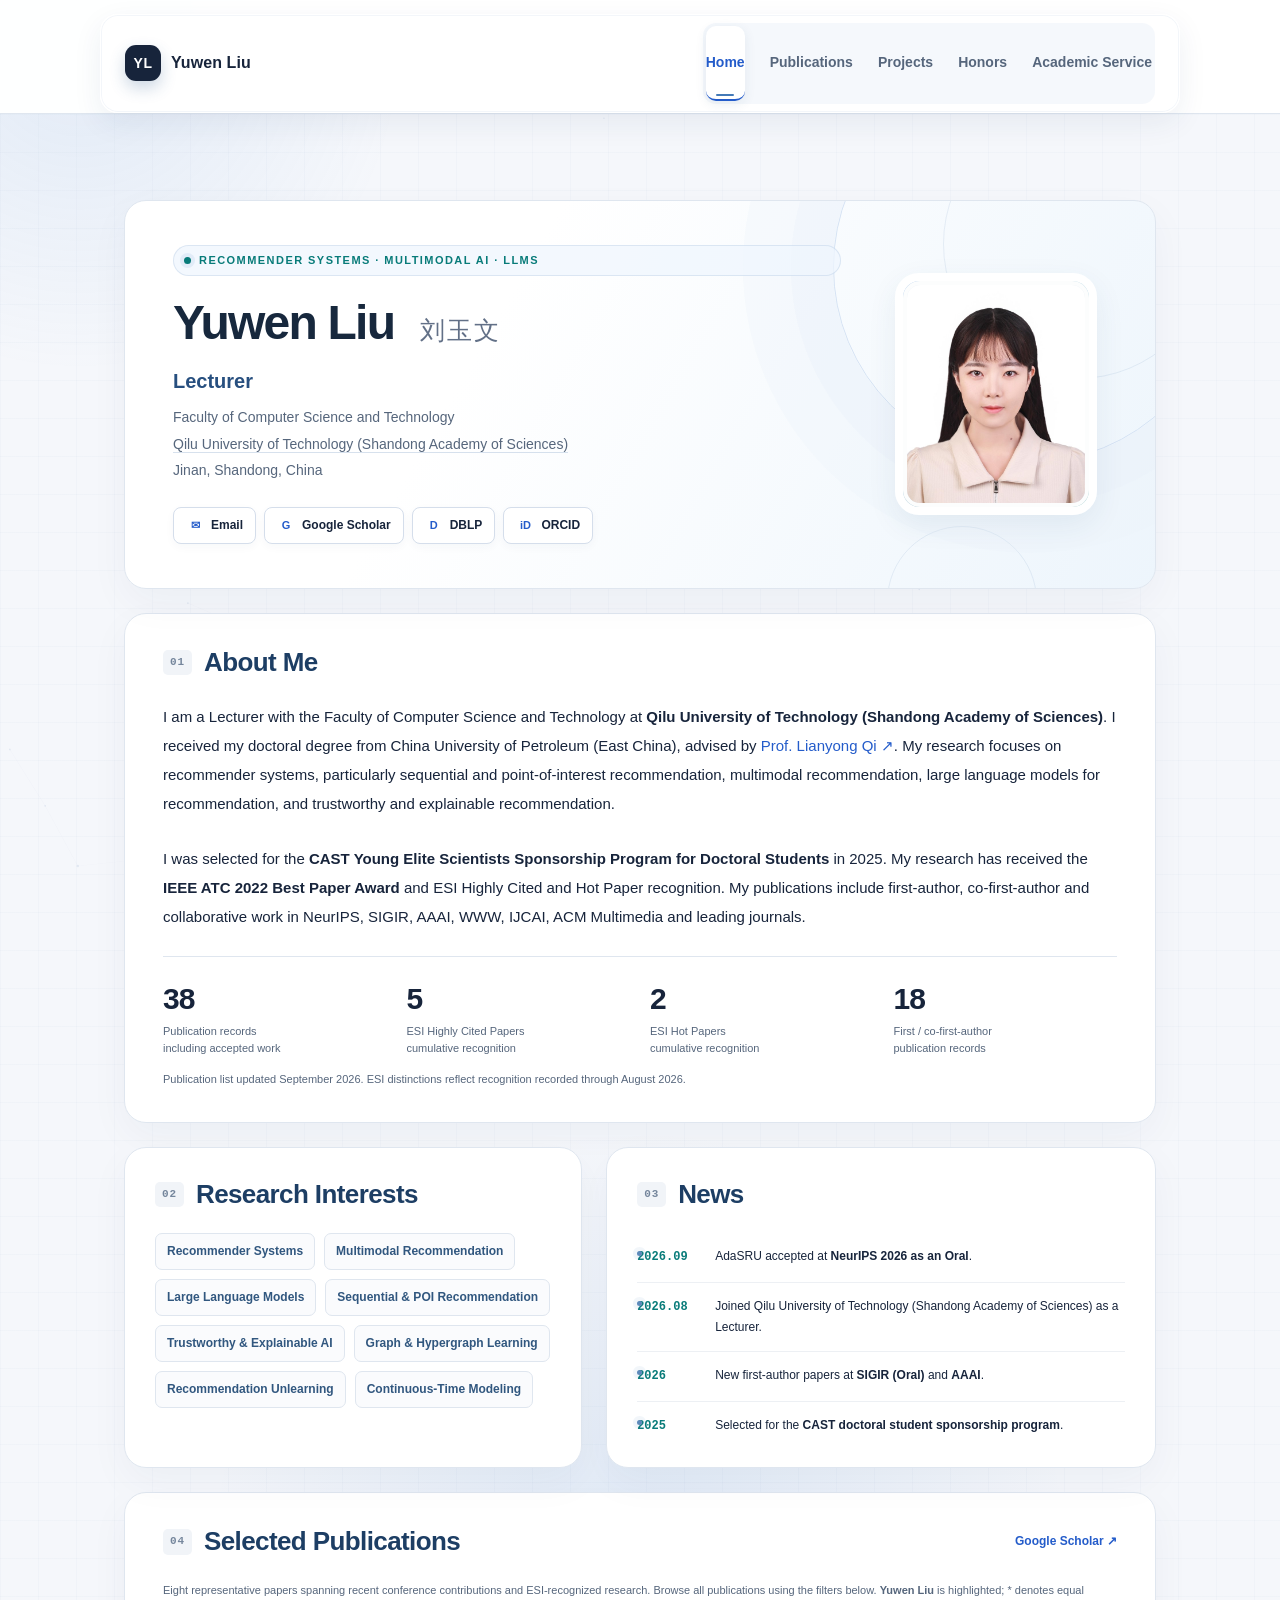
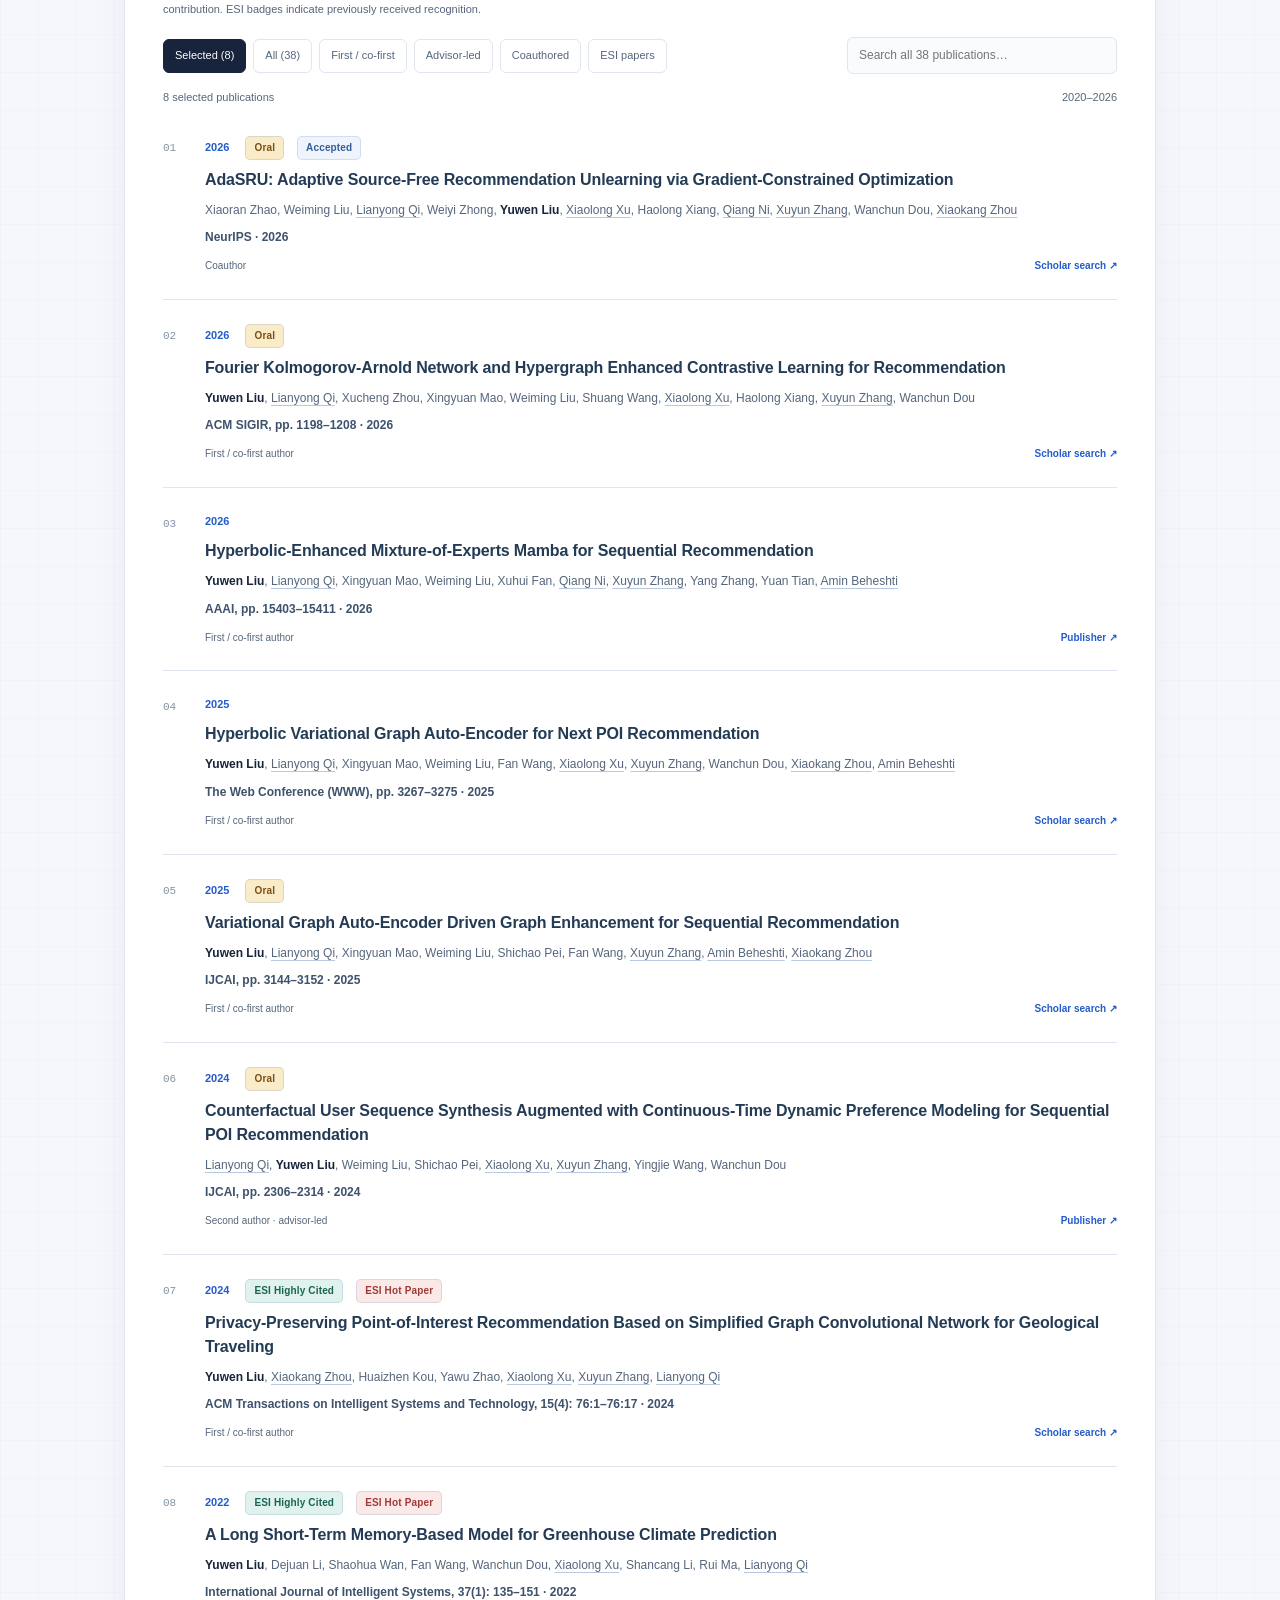
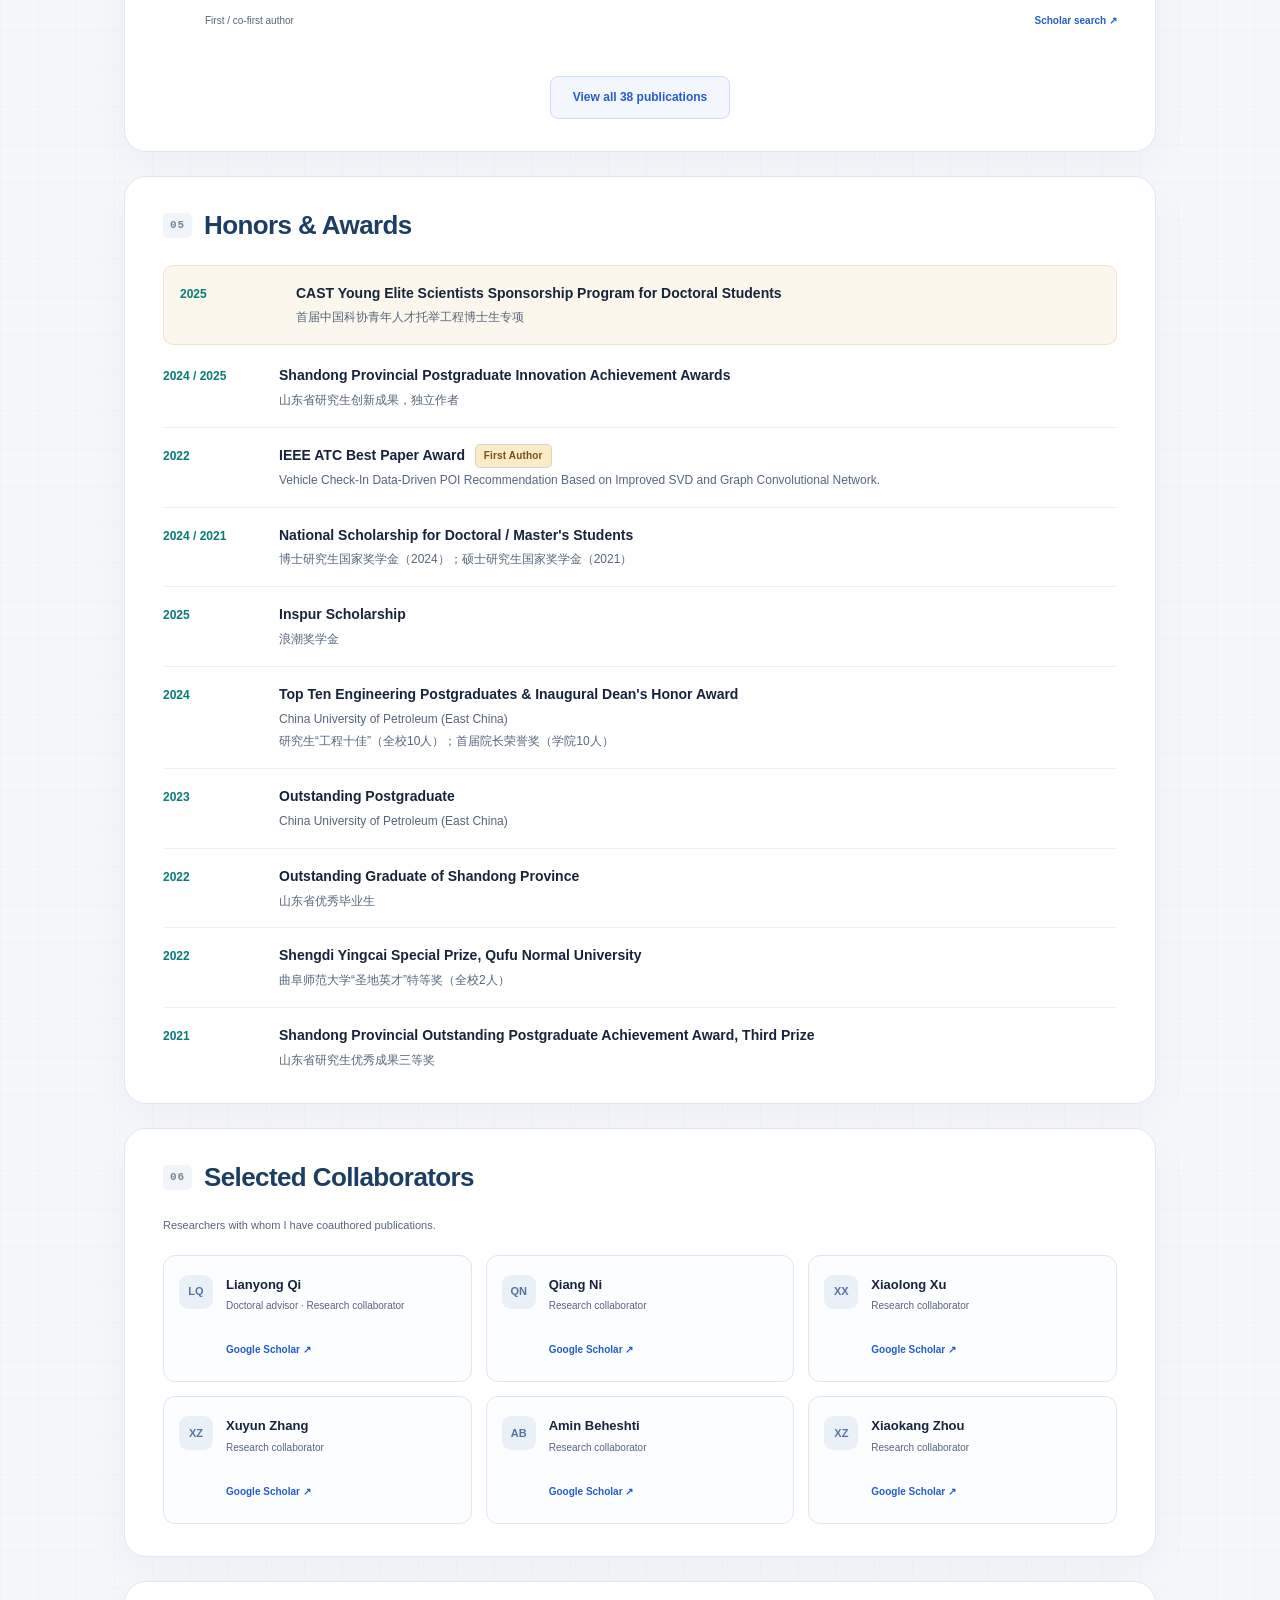
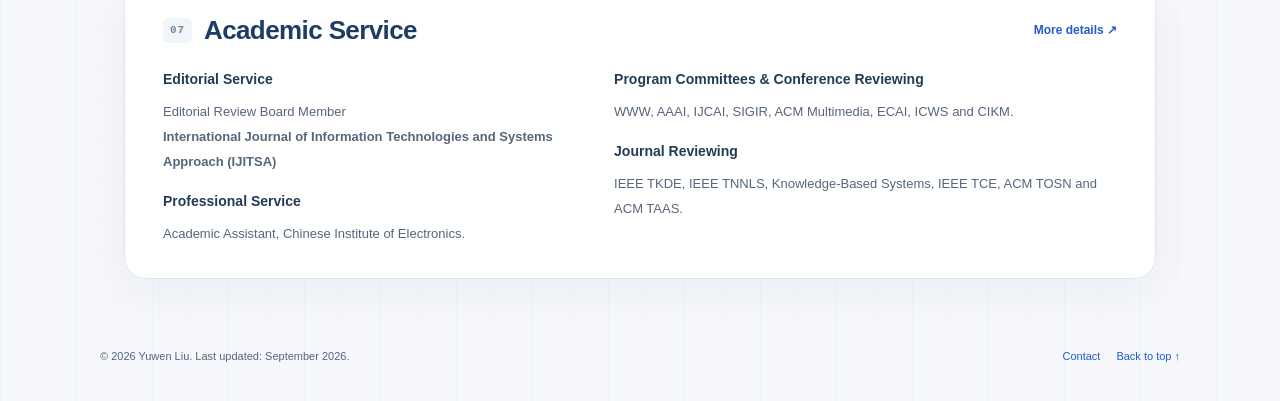
==== commit ad8f583e: "Update index.html" ====
--- a/index.html
+++ b/index.html
@@ -7,8 +7,11 @@
 <meta name="keywords" content="Yuwen Liu, 刘玉文, recommender systems, multimodal recommendation, large language models, Qilu University of Technology">
 <meta name="theme-color" content="#f5f7fb">
 <title>Home | Yuwen Liu</title>
+<!-- Original appearance and mouse-interaction styles. Keep this before the overrides below. -->
+<link rel="stylesheet" href="css/style.css">
 <!-- Single-file homepage. Keep your existing portrait at images/yuwen.jpg.
-     CSS and JavaScript are self-contained; css/style.css and js/site.js are not required.
+     Publication layout and filtering are included below.
+     Original mouse effects use the existing css/style.css and js/site.js in your repository.
      Source: the owner's August 2026 publication/award list and September 2026 NeurIPS decision screenshot.
      ESI badges record previously received recognition, not a live ESI database query.
      No unpublished paper URL or unverified CCF/CAS classification is invented here.
@@ -26,9 +29,17 @@
 @media(max-width:640px){html{scroll-padding-top:75px}.container{width:calc(100% - 28px)}.nav-shell{min-height:64px;flex-wrap:wrap;gap:0;padding-top:12px;padding-bottom:12px}.brand{font-size:14px}.brand-mark{width:31px;height:31px;font-size:12px}.menu-button{display:block;font-size:12px}.nav-links{width:100%;display:flex;flex-wrap:wrap;gap:0 18px;margin-top:9px}.nav-links a{padding:8px 0;font-size:11px}.hero{margin-top:20px;display:flex;flex-direction:column-reverse;align-items:flex-start;gap:24px;padding:28px 24px}.portrait-wrap{margin:0;width:115px;height:138px;border-width:5px;border-radius:16px}.hero:after{width:300px;height:300px;right:-110px;top:-70px}.name{font-size:37px}.cn-name{font-size:21px}.role{font-size:18px}.affiliation{font-size:12px}.eyebrow{font-size:9px;letter-spacing:.8px;line-height:1.7;margin-bottom:15px}.contact-chip{font-size:11px;padding:7px 10px}.latest{padding:18px;display:block}.latest-label{flex-direction:row;align-items:center;gap:10px;margin-bottom:9px}.latest p{font-size:12px}.quick-nav{gap:7px 18px;padding-top:17px;font-size:11px}.section{padding:24px 20px;margin-top:18px;border-radius:17px}h2{font-size:22px}.section-heading{gap:9px;margin-bottom:18px}.about-text{font-size:13px}.stats{grid-template-columns:repeat(2,1fr);gap:20px}.stat strong{font-size:28px}.interest-list li{font-size:11px;padding:7px 10px}.news-list li{font-size:12px;gap:12px;grid-template-columns:67px 1fr}.news-date{font-size:10px}.search-wrap{max-width:none;width:100%}.publication{grid-template-columns:19px minmax(0,1fr);gap:9px;padding:22px 0}.publication h3{font-size:14px}.authors,.venue{font-size:11px}.pub-bottom{font-size:9px}.award-list li{grid-template-columns:66px minmax(0,1fr);gap:10px}.award-year{font-size:10px}.award-body strong{font-size:12px}.award-body small{font-size:11px}.award-feature{padding:12px!important}.people-grid{grid-template-columns:1fr}.person{padding:15px}.person small{min-height:0}.service-grid{grid-template-columns:1fr;gap:20px}.section-link{font-size:10px}.site-footer{font-size:10px;flex-direction:column;gap:6px}.results-line{font-size:10px}.section-note{font-size:10px}}
 @media(prefers-reduced-motion:reduce){html{scroll-behavior:auto}}
 @media print{.site-header,.quick-nav,.tools-row,.show-more,.skip-link,.pub-bottom a,.section-link{display:none!important}body{background:#fff;font-size:10pt}.container{width:100%}.hero,.section,.latest{box-shadow:none;break-inside:avoid;margin-top:14px;padding:18px}.publication[hidden]{display:grid!important}.publication{break-inside:avoid}.section:has(.publications){break-inside:auto}.site-footer{padding-bottom:0}.people-grid{grid-template-columns:repeat(3,1fr)}a{color:inherit}}
+/* Keep decorative interaction layers behind the page and outside the hero grid. */
+body.home-page{isolation:isolate}
+#ambient-network{position:fixed;inset:0;width:100%;height:100%;pointer-events:none;z-index:-1}
+.page-glow{pointer-events:none;z-index:-1}
+.hero-decoration{position:absolute;pointer-events:none;z-index:-1}
+@media print{#ambient-network,.page-glow,.hero-decoration{display:none!important}}
 </style>
 </head>
 <body class="home-page" id="top">
+<canvas id="ambient-network" aria-hidden="true"></canvas>
+<div class="page-glow" aria-hidden="true"></div>
 <a class="skip-link" href="#main">Skip to content</a>
 <header class="site-header"><nav class="nav-shell container" aria-label="Primary navigation">
 <a class="brand" href="index.html"><span class="brand-mark">YL</span><span>Yuwen Liu</span></a>
@@ -36,12 +47,14 @@
 <div class="nav-links" id="primary-links"><a href="index.html" class="active" aria-current="page">Home</a><a href="publications.html">Publications</a><a href="projects.html">Projects</a><a href="honors.html">Honors</a><a href="service.html">Academic Service</a></div>
 </nav></header>
 <main class="container" id="main">
-<section class="hero" aria-labelledby="name">
+<section class="hero hero-card" id="hero-card" aria-labelledby="name">
+<div class="hero-decoration hero-decoration-one" aria-hidden="true"></div>
+<div class="hero-decoration hero-decoration-two" aria-hidden="true"></div>
 <div class="hero-copy"><div class="eyebrow"><span class="eyebrow-dot"></span>Recommender Systems · Multimodal AI · LLMs</div>
 <h1 class="name" id="name">Yuwen Liu <span class="cn-name" lang="zh-CN">刘玉文</span></h1>
 <p class="role">Lecturer</p><p class="affiliation">Faculty of Computer Science and Technology<br><a href="https://www.qlu.edu.cn/" target="_blank" rel="noopener noreferrer">Qilu University of Technology (Shandong Academy of Sciences)</a><br>Jinan, Shandong, China</p>
 <div class="contact-row"><a class="contact-chip" href="mailto:yuwenliu97@gmail.com"><span class="chip-icon" aria-hidden="true">✉</span>Email</a><a class="contact-chip" href="https://scholar.google.com/citations?user=IBhXvD8AAAAJ&amp;hl=en" target="_blank" rel="noopener noreferrer"><span class="chip-icon" aria-hidden="true">G</span>Google Scholar</a><a class="contact-chip" href="https://dblp.org/pid/141/4661-3.html" target="_blank" rel="noopener noreferrer"><span class="chip-icon" aria-hidden="true">D</span>DBLP</a><a class="contact-chip" href="https://orcid.org/0000-0002-4911-5744" target="_blank" rel="noopener noreferrer"><span class="chip-icon" aria-hidden="true">iD</span>ORCID</a></div></div>
-<div class="portrait-wrap"><span class="portrait-fallback" aria-hidden="true">YL</span><img class="portrait" src="images/yuwen.jpg" width="202" height="242" alt="Portrait of Yuwen Liu" onerror="this.hidden=true"></div>
+<div class="portrait-wrap"><div class="portrait-ring" aria-hidden="true"></div><span class="portrait-fallback" aria-hidden="true">YL</span><img class="portrait" src="images/yuwen.jpg" width="202" height="242" alt="Portrait of Yuwen Liu" onerror="this.hidden=true"></div>
 </section>
 <section class="section" id="about"><div class="section-heading"><span class="section-number">01</span><h2>About Me</h2></div>
 <p class="about-text">I am a Lecturer with the Faculty of Computer Science and Technology at <strong>Qilu University of Technology (Shandong Academy of Sciences)</strong>. I received my doctoral degree from China University of Petroleum (East China), advised by <a href="https://scholar.google.com/citations?user=pxNRRsAAAAAJ&amp;hl=en" target="_blank" rel="noopener noreferrer">Prof. Lianyong Qi ↗</a>. My research focuses on recommender systems, particularly sequential and point-of-interest recommendation, multimodal recommendation, large language models for recommendation, and trustworthy and explainable recommendation.</p>
@@ -172,5 +185,7 @@
   mobile.addEventListener('change', resetMenu); resetMenu();
 })();
 </script>
+<!-- Original mouse-reactive network / hero effects. -->
+<script src="js/site.js"></script>
 </body>
 </html>
--- a/css/style.css
+++ b/css/style.css
@@ -0,0 +1,642 @@
+
+:root {
+  --bg: #f7f9fc;
+  --surface: rgba(255, 255, 255, 0.86);
+  --surface-solid: #ffffff;
+  --text: #202632;
+  --muted: #687386;
+  --line: rgba(40, 91, 154, 0.12);
+  --accent: #2b5f9e;
+  --accent-deep: #173e6c;
+  --accent-soft: #edf4fc;
+  --accent-soft-2: #f5f9ff;
+  --shadow: 0 18px 50px rgba(29, 59, 99, 0.08);
+  --shadow-soft: 0 8px 24px rgba(29, 59, 99, 0.07);
+  --max-width: 1080px;
+  --mouse-x: 50%;
+  --mouse-y: 30%;
+}
+
+* { box-sizing: border-box; }
+html { scroll-behavior: smooth; }
+
+body {
+  margin: 0;
+  color: var(--text);
+  font-family: Inter, ui-sans-serif, -apple-system, BlinkMacSystemFont, "Segoe UI", Roboto,
+               Helvetica, Arial, "Noto Sans", "Noto Sans SC", sans-serif;
+  font-size: 16px;
+  line-height: 1.72;
+  background:
+    linear-gradient(rgba(43,95,158,.025) 1px, transparent 1px),
+    linear-gradient(90deg, rgba(43,95,158,.025) 1px, transparent 1px),
+    var(--bg);
+  background-size: 38px 38px;
+}
+
+body.home-page {
+  background:
+    radial-gradient(circle at var(--mouse-x) var(--mouse-y),
+      rgba(74, 137, 210, .13), transparent 27rem),
+    linear-gradient(rgba(43,95,158,.025) 1px, transparent 1px),
+    linear-gradient(90deg, rgba(43,95,158,.025) 1px, transparent 1px),
+    var(--bg);
+  background-size: auto, 38px 38px, 38px 38px, auto;
+}
+
+a {
+  color: var(--accent);
+  text-decoration: none;
+  transition: color .18s ease, background-color .18s ease, border-color .18s ease,
+              transform .18s ease, box-shadow .18s ease;
+}
+a:hover { color: var(--accent-deep); }
+
+#ambient-network {
+  position: fixed;
+  inset: 0;
+  width: 100%;
+  height: 100%;
+  pointer-events: none;
+  z-index: -3;
+  opacity: .45;
+}
+
+.page-glow {
+  position: fixed;
+  width: 42rem;
+  height: 42rem;
+  left: -16rem;
+  top: -18rem;
+  border-radius: 50%;
+  background: radial-gradient(circle, rgba(93,150,217,.12), rgba(93,150,217,0) 68%);
+  pointer-events: none;
+  z-index: -2;
+}
+
+/* ---------- Navigation ---------- */
+.site-header {
+  position: sticky;
+  top: 0;
+  z-index: 30;
+  padding: 14px 20px 0;
+  background: linear-gradient(to bottom, rgba(247,249,252,.92), rgba(247,249,252,.60), transparent);
+  backdrop-filter: blur(5px);
+  -webkit-backdrop-filter: blur(5px);
+}
+
+.nav-shell {
+  max-width: var(--max-width);
+  margin: 0 auto;
+  min-height: 62px;
+  padding: 8px 10px 8px 12px;
+  display: flex;
+  align-items: center;
+  justify-content: space-between;
+  gap: 26px;
+  border: 1px solid rgba(255,255,255,.86);
+  border-radius: 18px;
+  background: rgba(255,255,255,.76);
+  box-shadow: 0 10px 30px rgba(27,58,96,.07), inset 0 0 0 1px rgba(43,95,158,.055);
+  backdrop-filter: blur(18px) saturate(140%);
+  -webkit-backdrop-filter: blur(18px) saturate(140%);
+}
+
+.brand {
+  display: inline-flex;
+  align-items: center;
+  gap: 10px;
+  color: #1f2b3a;
+  font-weight: 720;
+  letter-spacing: .005em;
+  white-space: nowrap;
+}
+
+.brand:hover { transform: translateY(-1px); }
+
+.brand-mark {
+  width: 35px;
+  height: 35px;
+  display: inline-grid;
+  place-items: center;
+  border-radius: 11px;
+  color: #fff;
+  font-size: 12px;
+  letter-spacing: .07em;
+  background: linear-gradient(145deg, #234f85, #4e83bd);
+  box-shadow: 0 7px 16px rgba(39,86,139,.23);
+}
+
+.brand-text { font-size: 15px; }
+
+.nav-links {
+  display: flex;
+  align-items: center;
+  gap: 3px;
+  padding: 3px;
+  border-radius: 13px;
+  background: rgba(242,246,251,.74);
+}
+
+.nav-links a {
+  position: relative;
+  padding: 8px 13px;
+  border-radius: 10px;
+  color: #4d5867;
+  font-size: 14px;
+  font-weight: 550;
+  white-space: nowrap;
+}
+
+.nav-links a:hover {
+  color: var(--accent-deep);
+  background: rgba(255,255,255,.74);
+}
+
+.nav-links a.active {
+  color: #173f70;
+  font-weight: 680;
+  background: #fff;
+  box-shadow: 0 3px 12px rgba(38,73,116,.09);
+}
+
+.nav-links a.active::after {
+  content: "";
+  position: absolute;
+  left: 50%;
+  bottom: 3px;
+  width: 18px;
+  height: 2px;
+  transform: translateX(-50%);
+  border-radius: 99px;
+  background: #447ab7;
+}
+
+/* ---------- Layout ---------- */
+.container {
+  max-width: var(--max-width);
+  margin: 0 auto;
+  padding-left: 24px;
+  padding-right: 24px;
+}
+
+main.container { padding-top: 48px; padding-bottom: 40px; }
+
+/* ---------- Homepage hero ---------- */
+.hero-card {
+  position: relative;
+  overflow: hidden;
+  display: grid;
+  grid-template-columns: minmax(0, 1fr) 225px;
+  gap: 58px;
+  align-items: center;
+  min-height: 350px;
+  padding: 48px 50px;
+  border: 1px solid rgba(255,255,255,.95);
+  border-radius: 26px;
+  background:
+    radial-gradient(circle at var(--hero-x, 78%) var(--hero-y, 25%),
+      rgba(82,143,211,.16), transparent 18rem),
+    linear-gradient(135deg, rgba(255,255,255,.96), rgba(246,250,255,.88));
+  box-shadow: var(--shadow), inset 0 0 0 1px rgba(43,95,158,.045);
+  backdrop-filter: blur(12px);
+}
+
+.hero-card::before {
+  content: "";
+  position: absolute;
+  inset: 0;
+  background: linear-gradient(112deg, transparent 0 60%, rgba(255,255,255,.55) 76%, transparent 92%);
+  transform: translateX(-120%);
+  animation: hero-sheen 9s ease-in-out infinite;
+  pointer-events: none;
+}
+
+@keyframes hero-sheen {
+  0%, 63%, 100% { transform: translateX(-120%); }
+  76% { transform: translateX(120%); }
+}
+
+.hero-copy, .portrait-wrap { position: relative; z-index: 2; }
+
+.eyebrow {
+  display: inline-flex;
+  align-items: center;
+  gap: 8px;
+  margin-bottom: 14px;
+  padding: 5px 10px;
+  border: 1px solid rgba(58,111,172,.13);
+  border-radius: 999px;
+  background: rgba(239,246,254,.72);
+  color: #52647b;
+  font-size: 12px;
+  font-weight: 650;
+  letter-spacing: .03em;
+}
+
+.eyebrow-dot {
+  width: 7px;
+  height: 7px;
+  border-radius: 50%;
+  background: #4d84bf;
+  box-shadow: 0 0 0 4px rgba(77,132,191,.10);
+}
+
+.name {
+  margin: 0 0 9px;
+  font-size: clamp(36px, 5vw, 49px);
+  line-height: 1.08;
+  letter-spacing: -.035em;
+  color: #17283d;
+}
+
+.cn-name {
+  margin-left: 8px;
+  color: #627087;
+  font-size: .58em;
+  font-weight: 510;
+  letter-spacing: .01em;
+}
+
+.role {
+  margin: 0 0 6px;
+  color: #274f7f;
+  font-size: 19px;
+  font-weight: 720;
+}
+
+.affiliation {
+  margin: 0;
+  color: #475364;
+  line-height: 1.7;
+}
+
+.affiliation a {
+  color: #344e6b;
+  border-bottom: 1px solid rgba(43,95,158,.19);
+}
+.affiliation a:hover { border-bottom-color: rgba(43,95,158,.6); }
+
+.contact-row {
+  display: flex;
+  flex-wrap: wrap;
+  gap: 9px;
+  margin-top: 22px;
+}
+
+.contact-chip {
+  display: inline-flex;
+  align-items: center;
+  gap: 7px;
+  padding: 7px 10px;
+  border: 1px solid rgba(43,95,158,.11);
+  border-radius: 10px;
+  background: rgba(255,255,255,.72);
+  color: #415066;
+  font-size: 13px;
+  font-weight: 600;
+  box-shadow: 0 3px 10px rgba(29,59,99,.035);
+}
+
+.contact-chip:hover {
+  transform: translateY(-2px);
+  border-color: rgba(43,95,158,.22);
+  background: #fff;
+  box-shadow: 0 8px 18px rgba(29,59,99,.08);
+}
+
+.chip-icon {
+  min-width: 18px;
+  height: 18px;
+  display: inline-grid;
+  place-items: center;
+  color: #35669e;
+  font-size: 11px;
+  font-weight: 800;
+  letter-spacing: -.02em;
+}
+
+.portrait-wrap {
+  justify-self: end;
+  width: 225px;
+}
+
+.portrait-ring {
+  position: absolute;
+  inset: -10px 12px 18px -12px;
+  border-radius: 24px;
+  border: 1px solid rgba(58,111,172,.16);
+  transform: rotate(-3deg);
+  background: linear-gradient(150deg, rgba(100,156,219,.08), rgba(255,255,255,.25));
+}
+
+.portrait {
+  position: relative;
+  z-index: 2;
+  display: block;
+  width: 220px;
+  aspect-ratio: .78;
+  object-fit: cover;
+  object-position: 50% 42%;
+  border-radius: 17px;
+  border: 4px solid rgba(255,255,255,.86);
+  box-shadow: 0 18px 40px rgba(27,58,96,.17);
+  transition: transform .25s ease, box-shadow .25s ease;
+}
+
+.portrait-wrap:hover .portrait {
+  transform: translateY(-4px) rotate(.4deg);
+  box-shadow: 0 24px 48px rgba(27,58,96,.21);
+}
+
+.hero-decoration {
+  position: absolute;
+  border: 1px solid rgba(57,108,167,.10);
+  border-radius: 50%;
+  pointer-events: none;
+}
+.hero-decoration-one {
+  width: 270px;
+  height: 270px;
+  right: -58px;
+  top: -92px;
+}
+.hero-decoration-two {
+  width: 150px;
+  height: 150px;
+  right: 118px;
+  bottom: -88px;
+}
+
+/* ---------- Content cards ---------- */
+.section {
+  margin-top: 24px;
+}
+
+.home-page .content-card {
+  position: relative;
+  padding: 27px 30px;
+  border: 1px solid rgba(255,255,255,.88);
+  border-radius: 18px;
+  background: rgba(255,255,255,.72);
+  box-shadow: 0 8px 26px rgba(29,59,99,.045), inset 0 0 0 1px rgba(43,95,158,.035);
+  backdrop-filter: blur(10px);
+  transition: transform .2s ease, box-shadow .2s ease, border-color .2s ease;
+}
+
+.home-page .content-card:hover {
+  transform: translateY(-2px);
+  border-color: rgba(55,108,168,.13);
+  box-shadow: 0 12px 30px rgba(29,59,99,.07);
+}
+
+.section-heading {
+  display: flex;
+  align-items: center;
+  gap: 11px;
+  margin-bottom: 13px;
+}
+
+.section-number {
+  color: #7a98ba;
+  font-size: 11px;
+  font-weight: 800;
+  letter-spacing: .08em;
+}
+
+h1.page-title {
+  margin: 0 0 8px;
+  color: #17283d;
+  font-size: 34px;
+  letter-spacing: -.025em;
+}
+
+h2 {
+  margin: 0;
+  color: #1d3e64;
+  font-size: 21px;
+  letter-spacing: -.012em;
+}
+
+.inner-page h2 {
+  margin: 31px 0 16px;
+  padding-bottom: 9px;
+  border-bottom: 1px solid var(--line);
+}
+
+h3 { color: #243b55; font-size: 18px; margin: 26px 0 10px; }
+p { margin: 0 0 12px; }
+.muted { color: var(--muted); }
+
+.advisor-link {
+  font-weight: 650;
+  color: #265f9d;
+  border-bottom: 1px dashed rgba(43,95,158,.35);
+}
+.advisor-link:hover { border-bottom-color: rgba(43,95,158,.8); }
+
+/* ---------- Research tags ---------- */
+.interest-list {
+  display: flex;
+  flex-wrap: wrap;
+  gap: 9px;
+  padding: 0;
+  margin: 5px 0 0;
+  list-style: none;
+}
+
+.interest-list li {
+  position: relative;
+  overflow: hidden;
+  padding: 7px 11px;
+  border: 1px solid rgba(43,95,158,.09);
+  border-radius: 9px;
+  background: linear-gradient(135deg, #f7fbff, #edf4fc);
+  color: #31577f;
+  font-size: 13px;
+  font-weight: 590;
+  transition: transform .18s ease, box-shadow .18s ease;
+}
+
+.interest-list li:hover {
+  transform: translateY(-2px);
+  box-shadow: 0 6px 14px rgba(29,59,99,.07);
+}
+
+/* ---------- News ---------- */
+.news-list, .clean-list {
+  list-style: none;
+  padding: 0;
+  margin: 0;
+}
+
+.news-list li {
+  position: relative;
+  display: grid;
+  grid-template-columns: 90px 1fr;
+  gap: 14px;
+  margin: 0;
+  padding: 8px 0 8px 14px;
+}
+
+.news-list li::before {
+  content: "";
+  position: absolute;
+  left: 0;
+  top: 18px;
+  width: 5px;
+  height: 5px;
+  border-radius: 50%;
+  background: #5c89ba;
+  box-shadow: 0 0 0 4px rgba(92,137,186,.08);
+}
+
+.news-date {
+  color: #6e8094;
+  font-size: 14px;
+  font-variant-numeric: tabular-nums;
+  font-weight: 650;
+}
+
+/* ---------- Inner pages ---------- */
+.inner-page main.container {
+  margin-top: 22px;
+  padding-top: 34px;
+  padding-bottom: 30px;
+  border: 1px solid rgba(255,255,255,.85);
+  border-radius: 22px;
+  background: rgba(255,255,255,.78);
+  box-shadow: var(--shadow-soft);
+}
+
+.inner-page main.container > .page-title,
+.inner-page main.container > .muted,
+.inner-page main.container > .section,
+.inner-page main.container > h2,
+.inner-page main.container > ol {
+  margin-left: 28px;
+  margin-right: 28px;
+}
+
+.pub-list { list-style: none; padding: 0; }
+.pub-item { margin: 0 0 24px; }
+.pub-title { color: #202631; font-weight: 680; }
+.pub-title:hover { color: var(--accent); }
+.pub-authors, .pub-venue { margin-top: 3px; }
+
+.me {
+  color: #183f6e;
+  font-weight: 760;
+}
+
+.badge {
+  display: inline-block;
+  margin-left: 6px;
+  padding: 2px 7px;
+  border: 1px solid rgba(55,108,168,.16);
+  border-radius: 999px;
+  background: #f5f9ff;
+  color: #315d8c;
+  font-size: 11px;
+  font-weight: 700;
+  vertical-align: 1px;
+  white-space: nowrap;
+}
+
+.year-title { margin-top: 34px !important; }
+.project, .honor, .service-block { margin: 0 0 23px; }
+.project-title, .honor-title { font-weight: 680; }
+.meta { margin-top: 3px; color: var(--muted); font-size: 15px; }
+ul.standard { margin-top: 8px; padding-left: 22px; }
+
+.note {
+  margin: 18px 0 28px;
+  padding: 12px 15px;
+  border-left: 3px solid #8eacd0;
+  background: #fafcff;
+  color: #505a66;
+  font-size: 14px;
+}
+
+/* ---------- Footer ---------- */
+.site-footer {
+  display: flex;
+  justify-content: space-between;
+  gap: 16px;
+  padding-top: 18px;
+  padding-bottom: 32px;
+  color: var(--muted);
+  font-size: 13px;
+}
+
+/* ---------- Mobile ---------- */
+@media (max-width: 820px) {
+  .site-header { position: static; padding: 12px 12px 0; }
+  .nav-shell {
+    align-items: flex-start;
+    flex-direction: column;
+    gap: 8px;
+    padding: 10px;
+  }
+  .nav-links {
+    width: 100%;
+    overflow-x: auto;
+    justify-content: flex-start;
+    scrollbar-width: none;
+  }
+  .nav-links::-webkit-scrollbar { display: none; }
+
+  main.container { padding-top: 28px; }
+
+  .hero-card {
+    grid-template-columns: 1fr;
+    gap: 30px;
+    padding: 34px 28px;
+  }
+  .portrait-wrap {
+    grid-row: 1;
+    justify-self: start;
+    width: 180px;
+  }
+  .portrait { width: 178px; }
+  .name { font-size: 36px; }
+  .cn-name { display: block; margin: 7px 0 0; }
+  .contact-row { gap: 8px; }
+
+  .inner-page main.container {
+    margin-top: 10px;
+    border-radius: 16px;
+  }
+  .inner-page main.container > .page-title,
+  .inner-page main.container > .muted,
+  .inner-page main.container > .section,
+  .inner-page main.container > h2,
+  .inner-page main.container > ol {
+    margin-left: 18px;
+    margin-right: 18px;
+  }
+
+  .site-footer { flex-direction: column; gap: 2px; }
+}
+
+@media (max-width: 560px) {
+  body { background-size: 30px 30px; }
+  .container { padding-left: 15px; padding-right: 15px; }
+  .brand-text { display: none; }
+  .nav-shell { flex-direction: row; align-items: center; }
+  .nav-links a { padding: 7px 9px; font-size: 13px; }
+  .hero-card { padding: 29px 21px; border-radius: 20px; }
+  .name { font-size: 32px; }
+  .home-page .content-card { padding: 23px 21px; }
+  .news-list li { grid-template-columns: 78px 1fr; gap: 10px; }
+}
+
+@media (prefers-reduced-motion: reduce) {
+  html { scroll-behavior: auto; }
+  *, *::before, *::after {
+    animation-duration: .001ms !important;
+    animation-iteration-count: 1 !important;
+    transition-duration: .001ms !important;
+  }
+  #ambient-network { display: none; }
+}
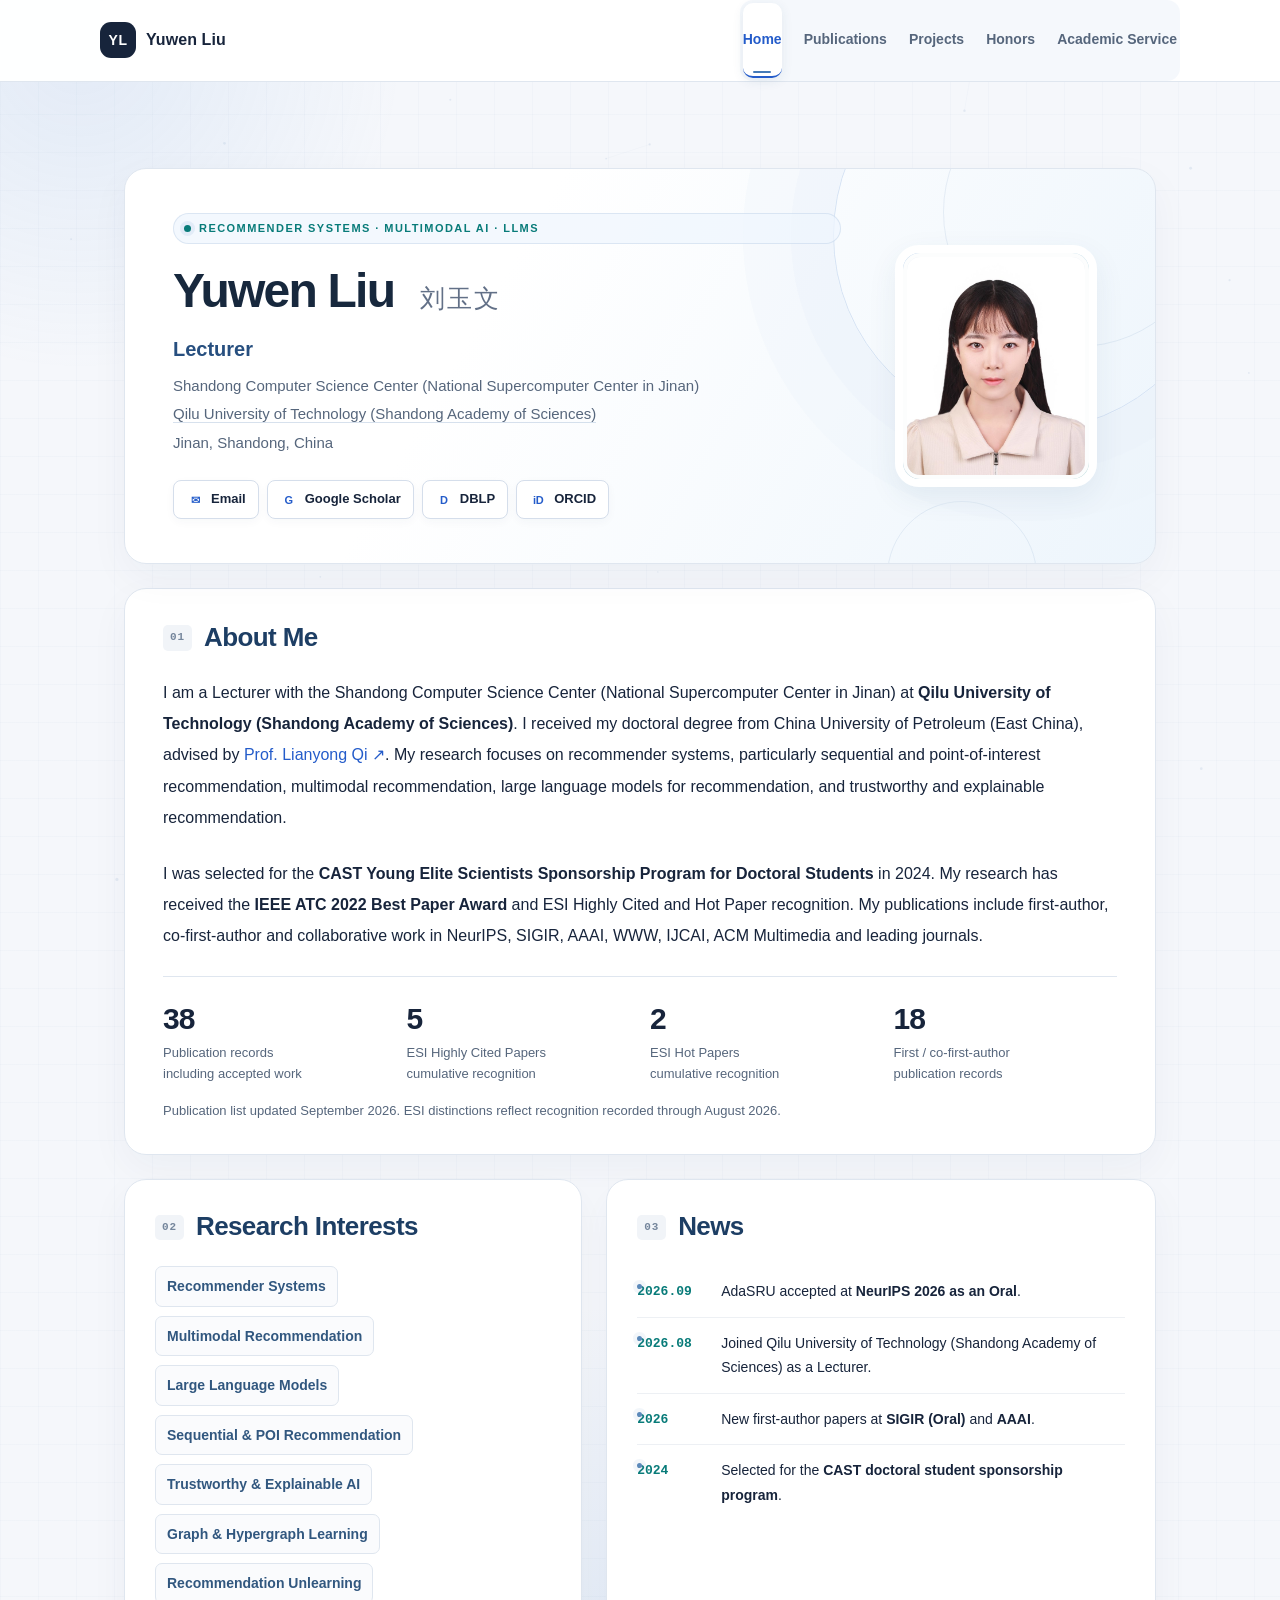
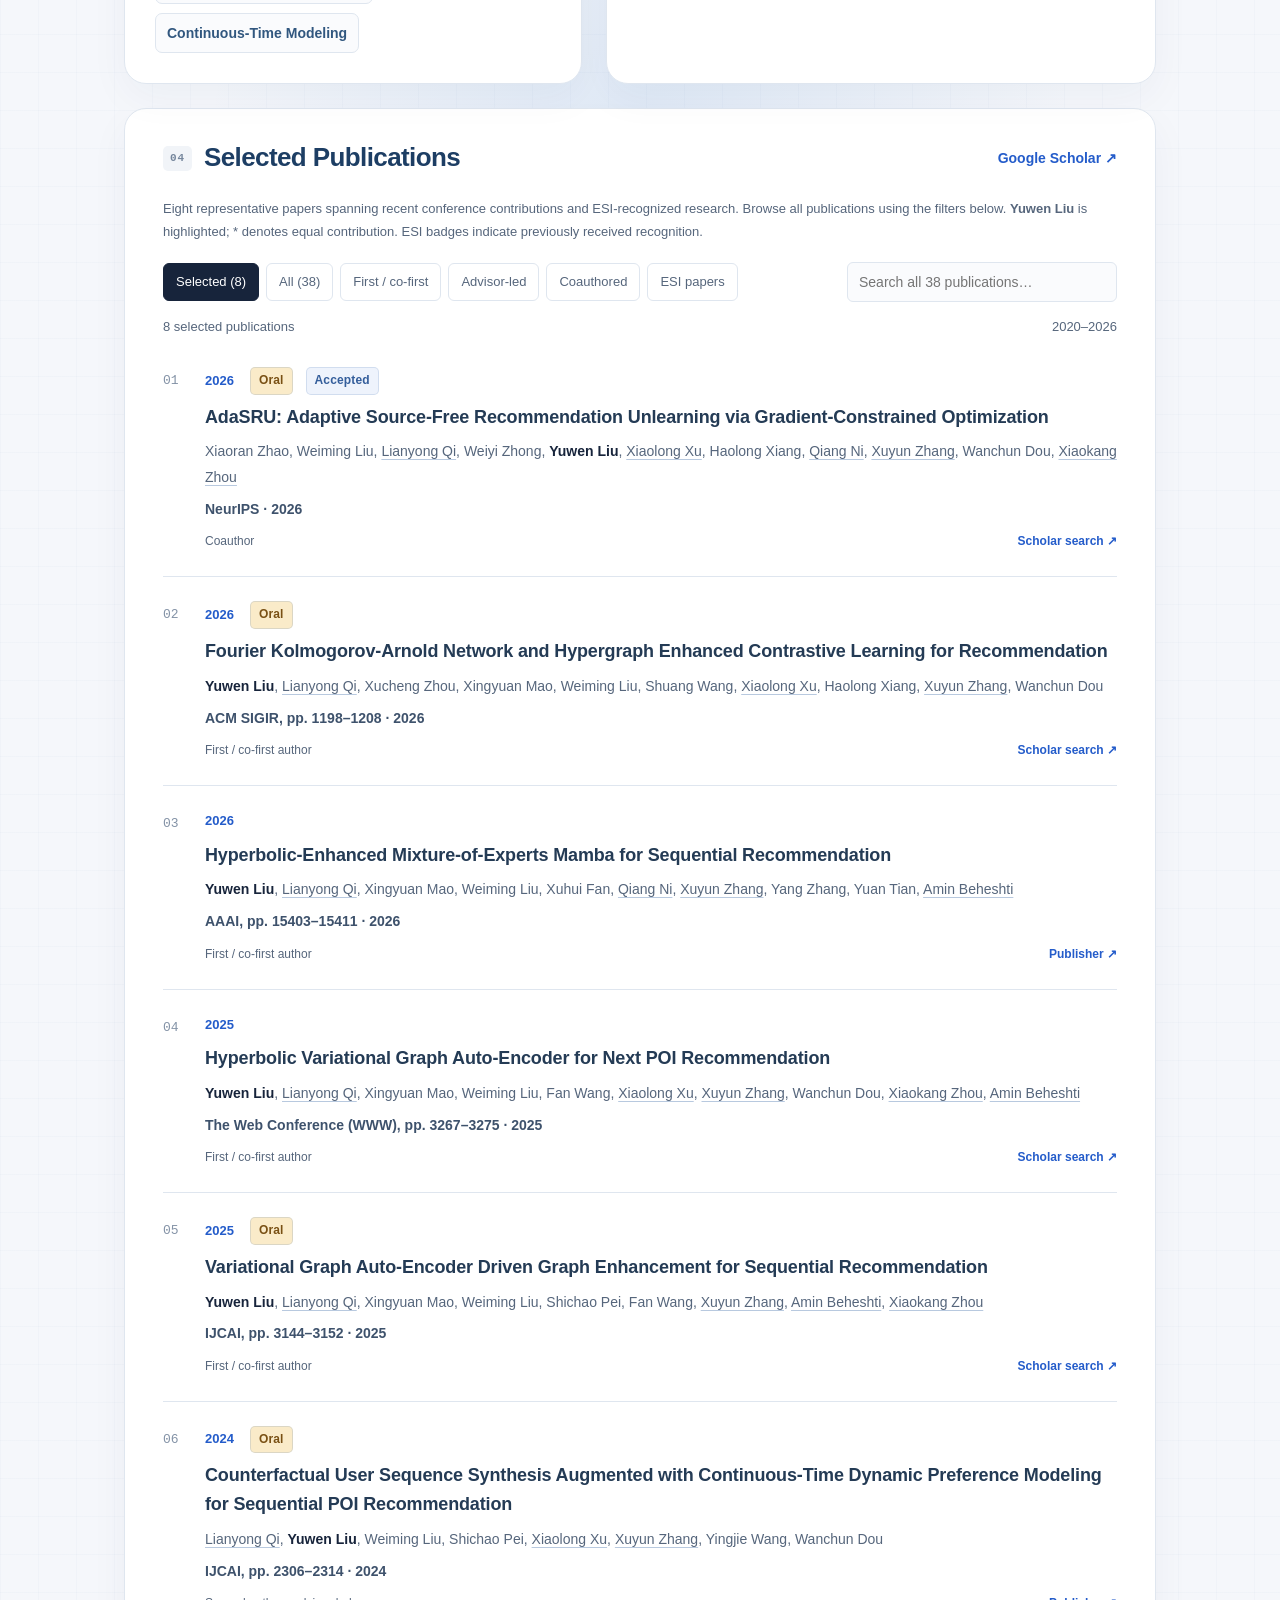
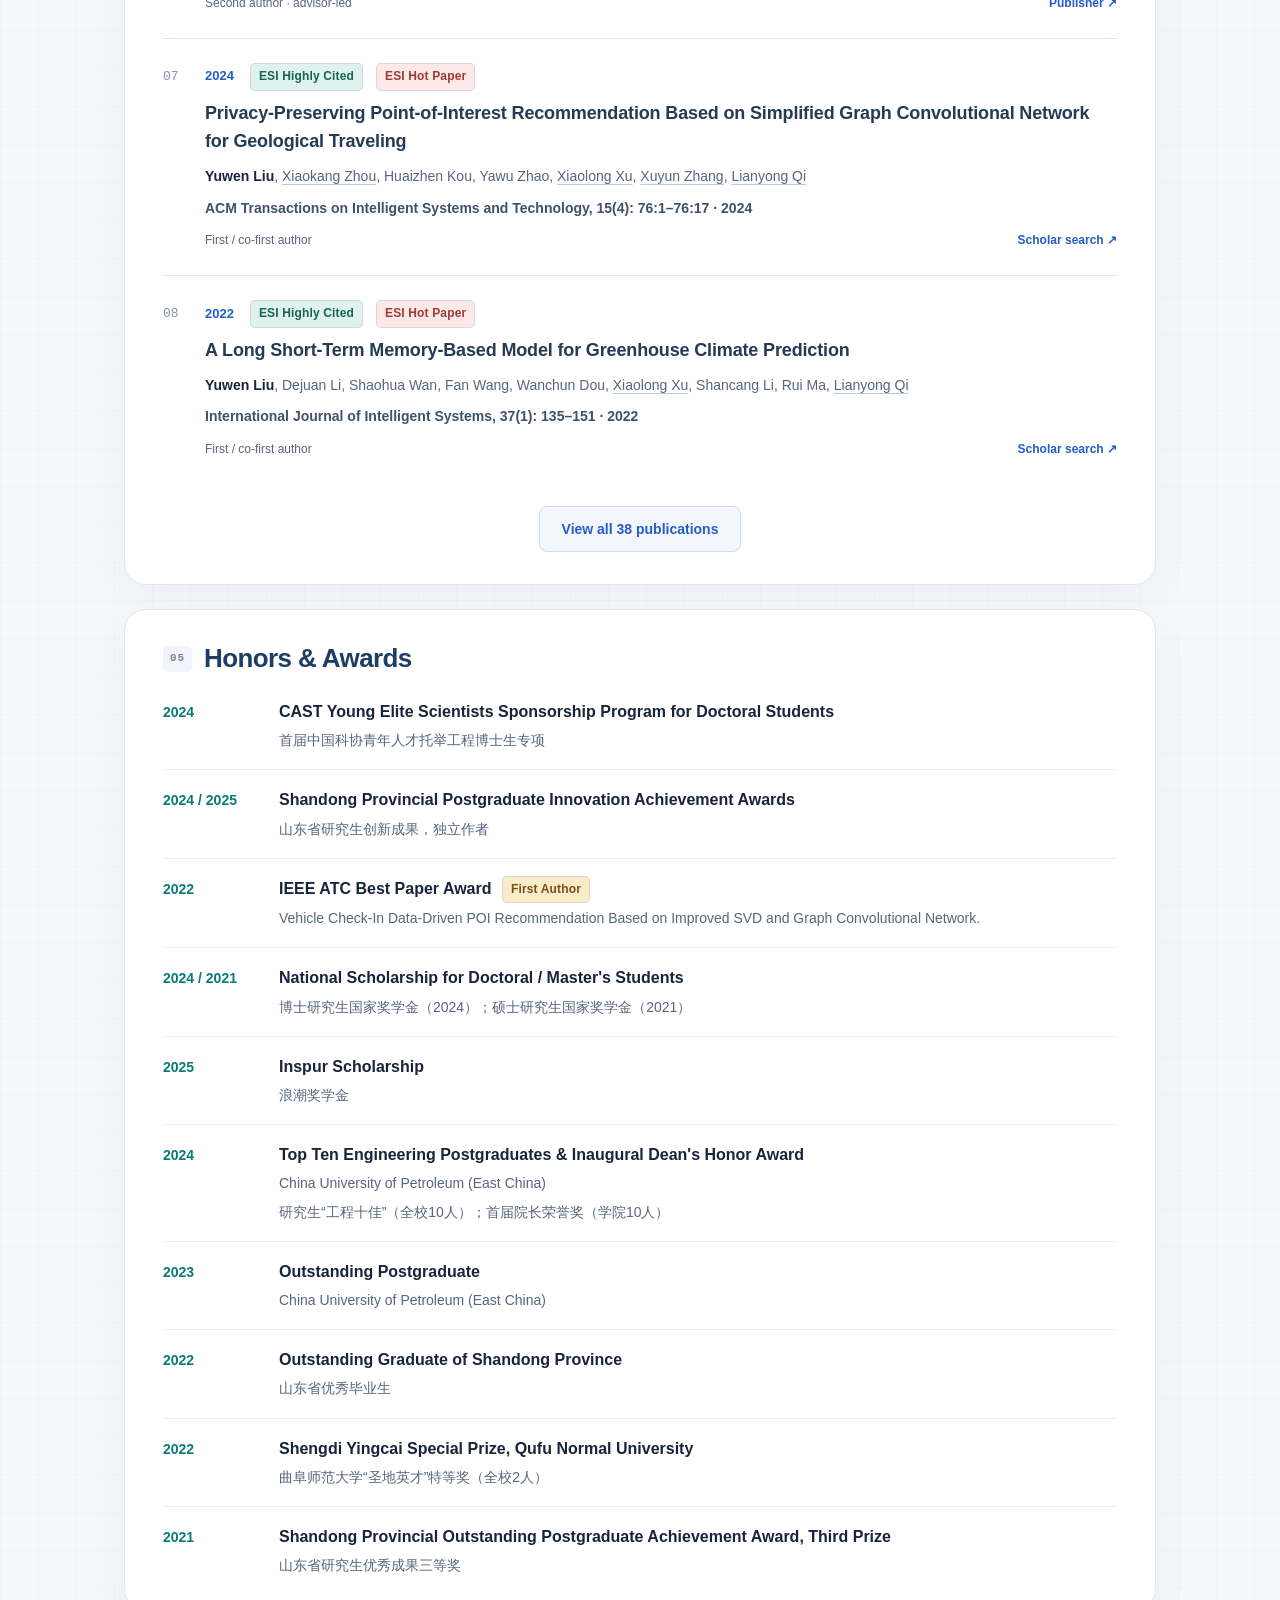
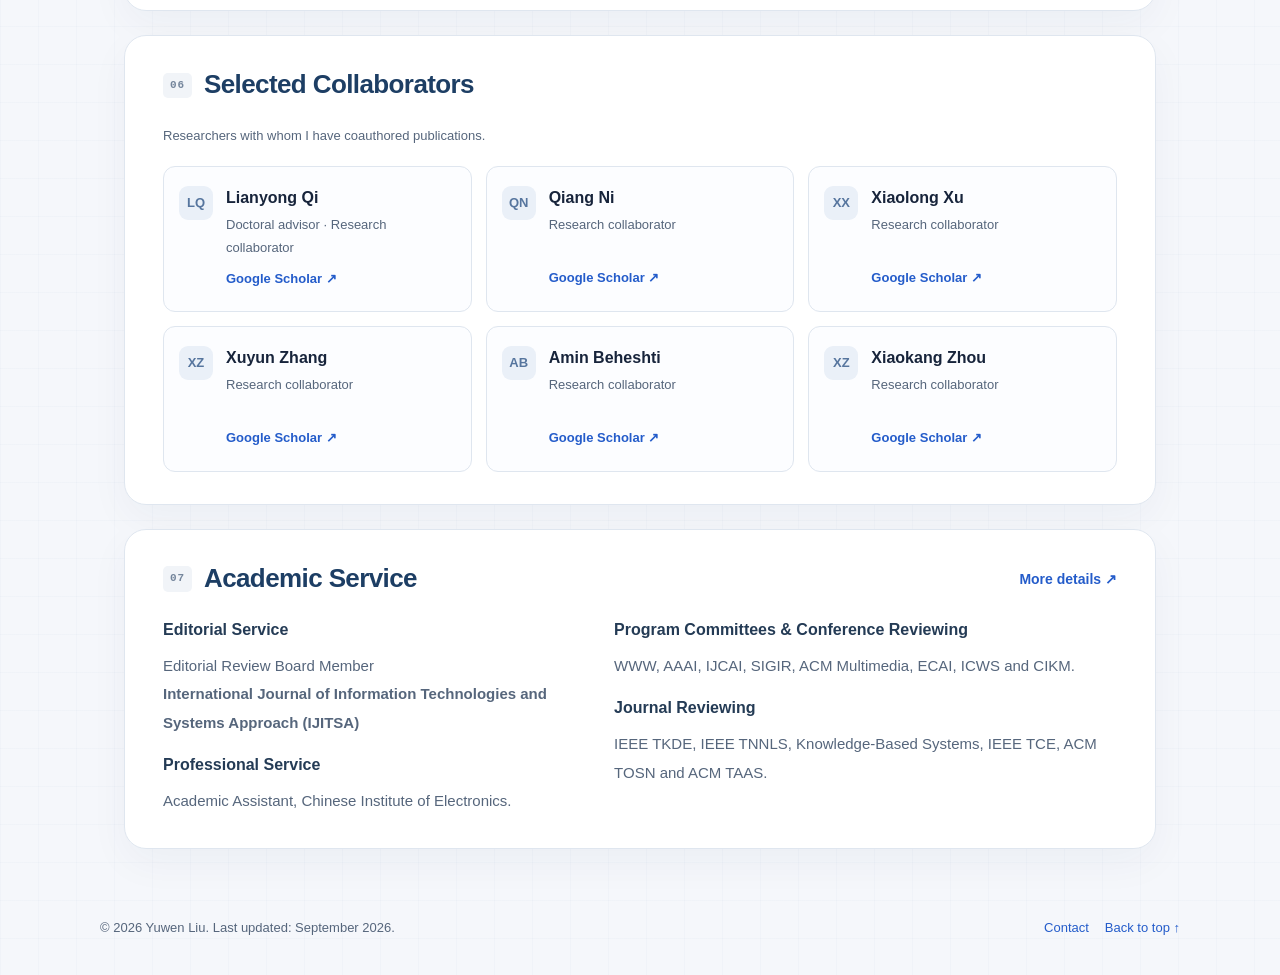
==== commit 646faf4f: "Update index.html" ====
--- a/index.html
+++ b/index.html
@@ -35,6 +35,75 @@
 .page-glow{pointer-events:none;z-index:-1}
 .hero-decoration{position:absolute;pointer-events:none;z-index:-1}
 @media print{#ambient-network,.page-glow,.hero-decoration{display:none!important}}
+
+/* September 2026 revision: plain original-style navigation and more readable text. */
+body.home-page{font-size:17px}
+.home-page .site-header{position:sticky;top:0;width:100%;margin:0;padding:0;border:0;border-bottom:1px solid var(--border);border-radius:0;box-shadow:none;background:rgba(255,255,255,.96)}
+.home-page .nav-shell{width:min(1120px,calc(100% - 48px));min-height:76px;margin:0 auto;padding:0;border:0;border-radius:0;box-shadow:none;background:transparent}
+.home-page .brand{display:flex;align-items:center;gap:10px;margin:0;padding:0;border:0;border-radius:0;box-shadow:none;background:transparent;transform:none;font-size:16px}
+.home-page .brand-mark{width:36px;height:36px;min-width:36px;display:grid;place-items:center;border:0;border-radius:11px;background:var(--ink);color:#fff;font-size:14px;box-shadow:none;transform:none}
+.home-page .brand-text{font-size:16px;color:var(--ink);font-weight:750}
+.home-page .nav-links{font-size:14px;gap:22px}
+.home-page .affiliation{font-size:15px}
+.home-page .contact-chip{font-size:13px}
+.home-page .about-text{font-size:16px;line-height:1.95}
+.home-page .stat span{font-size:13px;line-height:1.6}
+.home-page .section-note{font-size:13px;line-height:1.8}
+.home-page .interest-list li{font-size:14px}
+.home-page .news-list li{font-size:15px}
+.home-page .news-date{font-size:13px}
+.home-page .filter{font-size:13px;padding:7px 12px}
+.home-page .search-wrap input{font-size:14px}
+.home-page .results-line{font-size:13px}
+.home-page .publication h3{font-size:18px;line-height:1.6}
+.home-page .authors{font-size:14px;line-height:1.85}
+.home-page .venue{font-size:14px;line-height:1.8}
+.home-page .pub-year,.home-page .pub-index{font-size:13px}
+.home-page .pub-bottom{font-size:12px}
+.home-page .badge{font-size:12px}
+.home-page .show-more{font-size:14px}
+.home-page .award-year{font-size:14px}
+.home-page .award-body strong{font-size:16px}
+.home-page .award-body small{font-size:14px;line-height:1.8}
+.home-page .person strong{font-size:16px}
+.home-page .person small{font-size:13px;line-height:1.7;min-height:44px}
+.home-page .person-mark{font-size:13px}
+.home-page .scholar-label{font-size:13px}
+.home-page .service-grid h3{font-size:16px}
+.home-page .service-grid p{font-size:15px}
+.home-page .section-link{font-size:14px}
+.home-page .site-footer{font-size:13px}
+@media(min-width:900px){
+ .home-page .two-col .interest-list li{font-size:14px}
+ .home-page .two-col .news-list li{font-size:14px;grid-template-columns:75px minmax(0,1fr)}
+}
+@media(max-width:850px){
+ .home-page .nav-links{font-size:12px;gap:14px}
+}
+@media(max-width:640px){
+ .home-page .nav-shell{width:calc(100% - 28px);min-height:64px;padding:12px 0}
+ .home-page .brand,.home-page .brand-text{font-size:14px}
+ .home-page .brand-mark{width:31px;height:31px;min-width:31px;font-size:12px}
+ .home-page .nav-links a{font-size:12px}
+ .home-page .affiliation{font-size:14px}
+ .home-page .about-text{font-size:15px}
+ .home-page .contact-chip{font-size:12px}
+ .home-page .interest-list li{font-size:13px}
+ .home-page .news-list li{font-size:14px;grid-template-columns:70px minmax(0,1fr)}
+ .home-page .news-date{font-size:12px}
+ .home-page .publication h3{font-size:16px}
+ .home-page .authors,.home-page .venue{font-size:13px}
+ .home-page .pub-bottom{flex-wrap:wrap;font-size:12px}
+ .home-page .pub-year,.home-page .pub-index{font-size:12px}
+ .home-page .badge{font-size:11px}
+ .home-page .award-list li{grid-template-columns:72px minmax(0,1fr)}
+ .home-page .award-year{font-size:12px}
+ .home-page .award-body strong{font-size:15px}
+ .home-page .award-body small{font-size:13px}
+ .home-page .person small{min-height:0}
+ .home-page .section-link{font-size:12px}
+ .home-page .section-note,.home-page .results-line,.home-page .site-footer{font-size:12px}
+}
 </style>
 </head>
 <body class="home-page" id="top">
@@ -42,7 +111,7 @@
 <div class="page-glow" aria-hidden="true"></div>
 <a class="skip-link" href="#main">Skip to content</a>
 <header class="site-header"><nav class="nav-shell container" aria-label="Primary navigation">
-<a class="brand" href="index.html"><span class="brand-mark">YL</span><span>Yuwen Liu</span></a>
+<a class="brand" href="index.html"><span class="brand-mark">YL</span><span class="brand-text">Yuwen Liu</span></a>
 <button class="menu-button" id="menu-toggle" aria-controls="primary-links" aria-expanded="true" hidden>Menu</button>
 <div class="nav-links" id="primary-links"><a href="index.html" class="active" aria-current="page">Home</a><a href="publications.html">Publications</a><a href="projects.html">Projects</a><a href="honors.html">Honors</a><a href="service.html">Academic Service</a></div>
 </nav></header>
@@ -52,17 +121,17 @@
 <div class="hero-decoration hero-decoration-two" aria-hidden="true"></div>
 <div class="hero-copy"><div class="eyebrow"><span class="eyebrow-dot"></span>Recommender Systems · Multimodal AI · LLMs</div>
 <h1 class="name" id="name">Yuwen Liu <span class="cn-name" lang="zh-CN">刘玉文</span></h1>
-<p class="role">Lecturer</p><p class="affiliation">Faculty of Computer Science and Technology<br><a href="https://www.qlu.edu.cn/" target="_blank" rel="noopener noreferrer">Qilu University of Technology (Shandong Academy of Sciences)</a><br>Jinan, Shandong, China</p>
+<p class="role">Lecturer</p><p class="affiliation">Shandong Computer Science Center (National Supercomputer Center in Jinan)<br><a href="https://www.qlu.edu.cn/" target="_blank" rel="noopener noreferrer">Qilu University of Technology (Shandong Academy of Sciences)</a><br>Jinan, Shandong, China</p>
 <div class="contact-row"><a class="contact-chip" href="mailto:yuwenliu97@gmail.com"><span class="chip-icon" aria-hidden="true">✉</span>Email</a><a class="contact-chip" href="https://scholar.google.com/citations?user=IBhXvD8AAAAJ&amp;hl=en" target="_blank" rel="noopener noreferrer"><span class="chip-icon" aria-hidden="true">G</span>Google Scholar</a><a class="contact-chip" href="https://dblp.org/pid/141/4661-3.html" target="_blank" rel="noopener noreferrer"><span class="chip-icon" aria-hidden="true">D</span>DBLP</a><a class="contact-chip" href="https://orcid.org/0000-0002-4911-5744" target="_blank" rel="noopener noreferrer"><span class="chip-icon" aria-hidden="true">iD</span>ORCID</a></div></div>
 <div class="portrait-wrap"><div class="portrait-ring" aria-hidden="true"></div><span class="portrait-fallback" aria-hidden="true">YL</span><img class="portrait" src="images/yuwen.jpg" width="202" height="242" alt="Portrait of Yuwen Liu" onerror="this.hidden=true"></div>
 </section>
 <section class="section" id="about"><div class="section-heading"><span class="section-number">01</span><h2>About Me</h2></div>
-<p class="about-text">I am a Lecturer with the Faculty of Computer Science and Technology at <strong>Qilu University of Technology (Shandong Academy of Sciences)</strong>. I received my doctoral degree from China University of Petroleum (East China), advised by <a href="https://scholar.google.com/citations?user=pxNRRsAAAAAJ&amp;hl=en" target="_blank" rel="noopener noreferrer">Prof. Lianyong Qi ↗</a>. My research focuses on recommender systems, particularly sequential and point-of-interest recommendation, multimodal recommendation, large language models for recommendation, and trustworthy and explainable recommendation.</p>
-<p class="about-text">I was selected for the <strong>CAST Young Elite Scientists Sponsorship Program for Doctoral Students</strong> in 2025. My research has received the <strong>IEEE ATC 2022 Best Paper Award</strong> and ESI Highly Cited and Hot Paper recognition. My publications include first-author, co-first-author and collaborative work in NeurIPS, SIGIR, AAAI, WWW, IJCAI, ACM Multimedia and leading journals.</p>
+<p class="about-text">I am a Lecturer with the Shandong Computer Science Center (National Supercomputer Center in Jinan) at <strong>Qilu University of Technology (Shandong Academy of Sciences)</strong>. I received my doctoral degree from China University of Petroleum (East China), advised by <a href="https://scholar.google.com/citations?user=pxNRRsAAAAAJ&amp;hl=en" target="_blank" rel="noopener noreferrer">Prof. Lianyong Qi ↗</a>. My research focuses on recommender systems, particularly sequential and point-of-interest recommendation, multimodal recommendation, large language models for recommendation, and trustworthy and explainable recommendation.</p>
+<p class="about-text">I was selected for the <strong>CAST Young Elite Scientists Sponsorship Program for Doctoral Students</strong> in 2024. My research has received the <strong>IEEE ATC 2022 Best Paper Award</strong> and ESI Highly Cited and Hot Paper recognition. My publications include first-author, co-first-author and collaborative work in NeurIPS, SIGIR, AAAI, WWW, IJCAI, ACM Multimedia and leading journals.</p>
 <div class="stats" aria-label="Research snapshot"><div class="stat"><strong>38</strong><span>Publication records<br>including accepted work</span></div><div class="stat"><strong>5</strong><span>ESI Highly Cited Papers<br>cumulative recognition</span></div><div class="stat"><strong>2</strong><span>ESI Hot Papers<br>cumulative recognition</span></div><div class="stat"><strong>18</strong><span>First / co-first-author<br>publication records</span></div></div>
 <p class="section-note">Publication list updated September 2026. ESI distinctions reflect recognition recorded through August 2026.</p></section>
 <div class="two-col"><section class="section" id="research"><div class="section-heading"><span class="section-number">02</span><h2>Research Interests</h2></div><ul class="interest-list"><li>Recommender Systems</li><li>Multimodal Recommendation</li><li>Large Language Models</li><li>Sequential &amp; POI Recommendation</li><li>Trustworthy &amp; Explainable AI</li><li>Graph &amp; Hypergraph Learning</li><li>Recommendation Unlearning</li><li>Continuous-Time Modeling</li></ul></section>
-<section class="section" id="news"><div class="section-heading"><span class="section-number">03</span><h2>News</h2></div><ul class="news-list"><li><span class="news-date">2026.09</span><span>AdaSRU accepted at <strong>NeurIPS 2026 as an Oral</strong>.</span></li><li><span class="news-date">2026.08</span><span>Joined Qilu University of Technology (Shandong Academy of Sciences) as a Lecturer.</span></li><li><span class="news-date">2026</span><span>New first-author papers at <strong>SIGIR (Oral)</strong> and <strong>AAAI</strong>.</span></li><li><span class="news-date">2025</span><span>Selected for the <strong>CAST doctoral student sponsorship program</strong>.</span></li></ul></section></div>
+<section class="section" id="news"><div class="section-heading"><span class="section-number">03</span><h2>News</h2></div><ul class="news-list"><li><span class="news-date">2026.09</span><span>AdaSRU accepted at <strong>NeurIPS 2026 as an Oral</strong>.</span></li><li><span class="news-date">2026.08</span><span>Joined Qilu University of Technology (Shandong Academy of Sciences) as a Lecturer.</span></li><li><span class="news-date">2026</span><span>New first-author papers at <strong>SIGIR (Oral)</strong> and <strong>AAAI</strong>.</span></li><li><span class="news-date">2024</span><span>Selected for the <strong>CAST doctoral student sponsorship program</strong>.</span></li></ul></section></div>
 <section class="section" id="publications"><div class="section-heading"><span class="section-number">04</span><h2 id="publication-heading">Selected Publications</h2><a class="section-link" href="https://scholar.google.com/citations?user=IBhXvD8AAAAJ&amp;hl=en" target="_blank" rel="noopener noreferrer">Google Scholar ↗</a></div>
 <p class="section-note" style="margin:0 0 18px">Eight representative papers spanning recent conference contributions and ESI-recognized research. Browse all publications using the filters below. <strong>Yuwen Liu</strong> is highlighted; * denotes equal contribution. ESI badges indicate previously received recognition.</p>
 <div class="tools-row" id="publication-tools" hidden><div class="filters" aria-label="Filter publications"><button class="filter" type="button" data-filter="selected" aria-pressed="true">Selected (8)</button><button class="filter" type="button" data-filter="all" aria-pressed="false">All (38)</button><button class="filter" type="button" data-filter="first" aria-pressed="false">First / co-first</button><button class="filter" type="button" data-filter="advisor" aria-pressed="false">Advisor-led</button><button class="filter" type="button" data-filter="coauthor" aria-pressed="false">Coauthored</button><button class="filter" type="button" data-filter="esi" aria-pressed="false">ESI papers</button></div><label class="search-wrap"><span class="sr-only" style="position:absolute;width:1px;height:1px;overflow:hidden;clip-path:inset(50%)">Search publications</span><input id="publication-search" type="search" placeholder="Search all 38 publications…" autocomplete="off"></label></div>
@@ -107,7 +176,7 @@
 <li class="publication" data-tags="coauthor" data-year="2020" id="paper-38"><div class="pub-index">38</div><div class="pub-body"><div class="pub-top"><span class="pub-year">2020</span></div><h3>Trust-Based Missing Link Prediction in Signed Social Networks with Privacy Preservation</h3><p class="authors">Huaizhen Kou, Fan Wang, Chao Lv, Zhaoan Dong, Wanli Huang, Hao Wang, <strong>Yuwen Liu</strong></p><p class="venue">Wireless Communications and Mobile Computing, 2020: 6662047 · 2020</p><div class="pub-bottom"><span>Coauthor</span><a class="" href="https://scholar.google.com/scholar?q=%22Trust-Based%20Missing%20Link%20Prediction%20in%20Signed%20Social%20Networks%20with%20Privacy%20Preservation%22" target="_blank" rel="noopener noreferrer">Scholar search ↗</a></div></div></li></ol><p id="no-results" class="empty" hidden>No matching publications. Try another keyword or filter.</p><button type="button" class="show-more" id="show-more" hidden aria-expanded="false" aria-controls="publication-list">View all 38 publications</button><noscript><p class="noscript-note">All publications are displayed. Enable JavaScript to use search and filters.</p></noscript>
 </section>
 <section class="section" id="honors"><div class="section-heading"><span class="section-number">05</span><h2>Honors &amp; Awards</h2></div><ul class="award-list">
-<li class="award-feature"><span class="award-year">2025</span><div class="award-body"><strong>CAST Young Elite Scientists Sponsorship Program for Doctoral Students</strong><small lang="zh-CN">首届中国科协青年人才托举工程博士生专项</small></div></li>
+<li><span class="award-year">2024</span><div class="award-body"><strong>CAST Young Elite Scientists Sponsorship Program for Doctoral Students</strong><small lang="zh-CN">首届中国科协青年人才托举工程博士生专项</small></div></li>
 <li><span class="award-year">2024 / 2025</span><div class="award-body"><strong>Shandong Provincial Postgraduate Innovation Achievement Awards</strong><small lang="zh-CN">山东省研究生创新成果，独立作者</small></div></li>
 <li><span class="award-year">2022</span><div class="award-body"><strong>IEEE ATC Best Paper Award <span class="badge gold">First Author</span></strong><small>Vehicle Check-In Data-Driven POI Recommendation Based on Improved SVD and Graph Convolutional Network.</small></div></li>
 <li><span class="award-year">2024 / 2021</span><div class="award-body"><strong>National Scholarship for Doctoral / Master's Students</strong><small lang="zh-CN">博士研究生国家奖学金（2024）；硕士研究生国家奖学金（2021）</small></div></li>
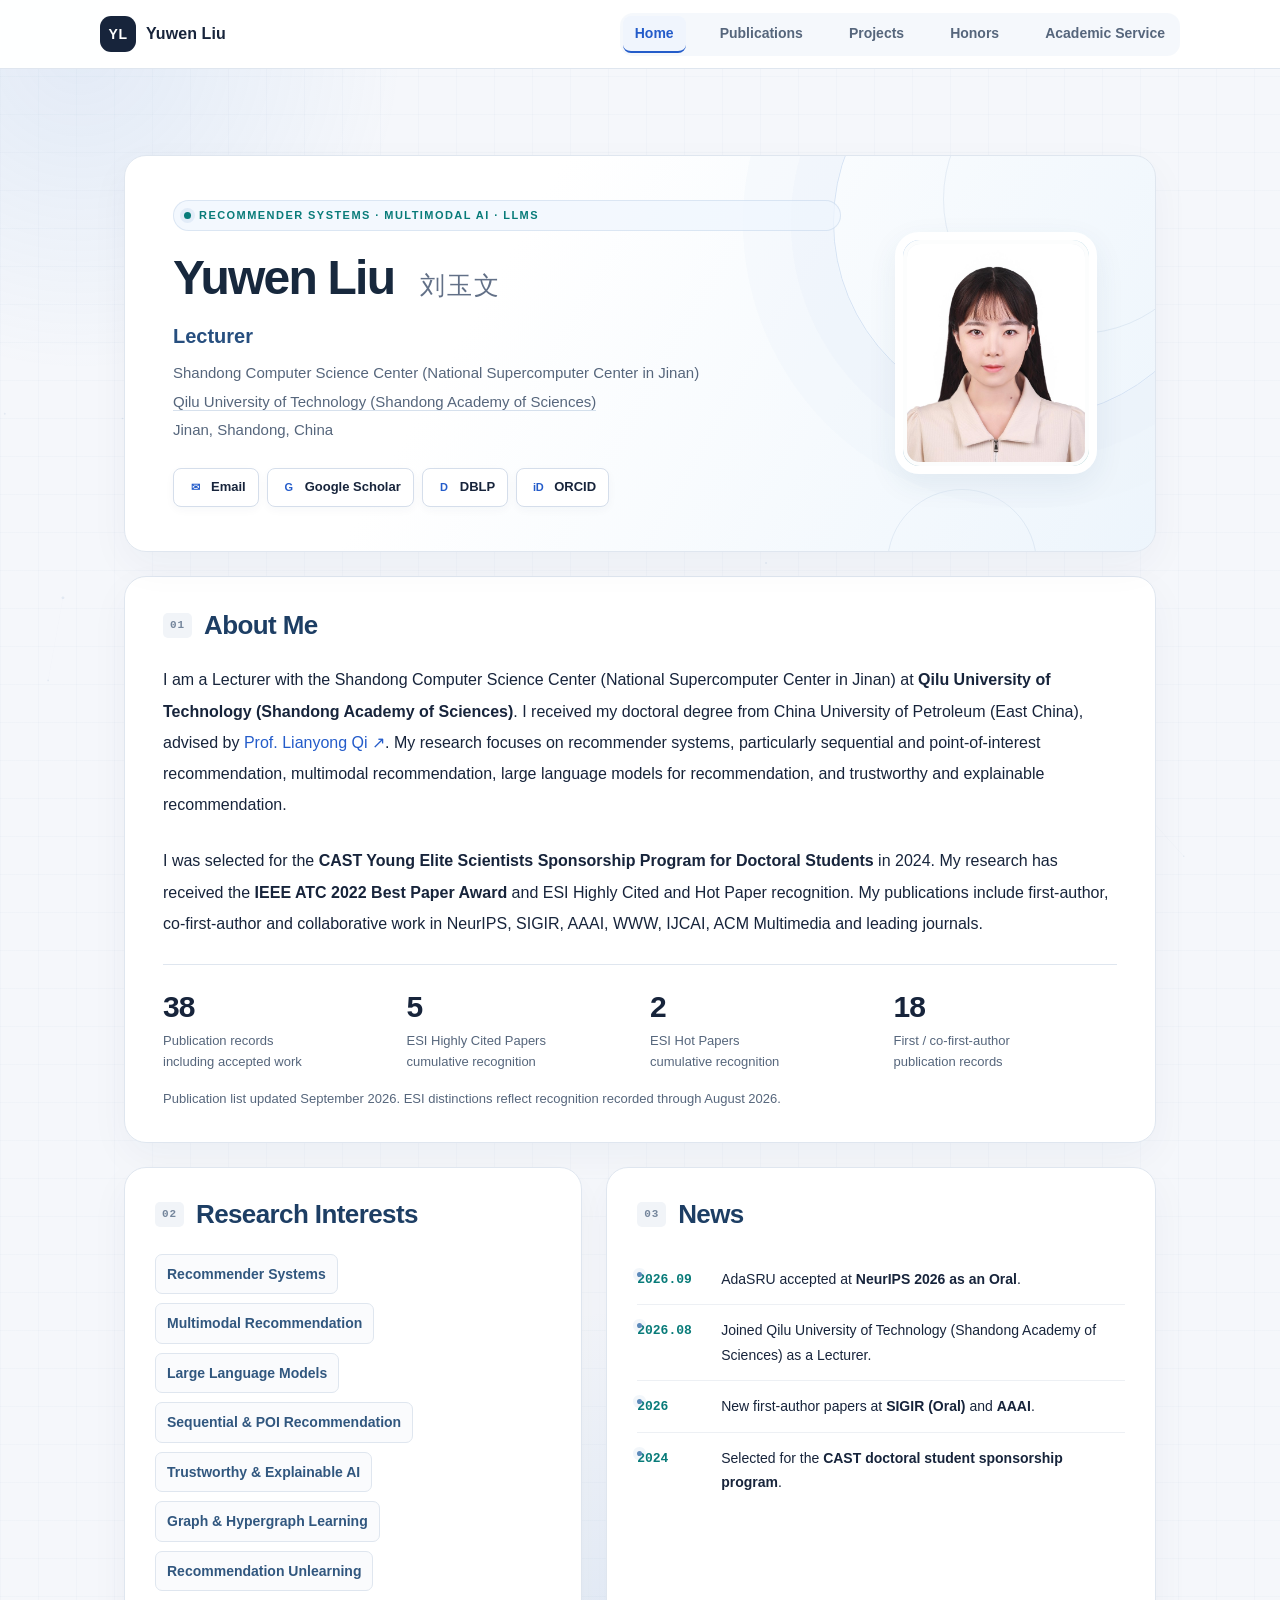
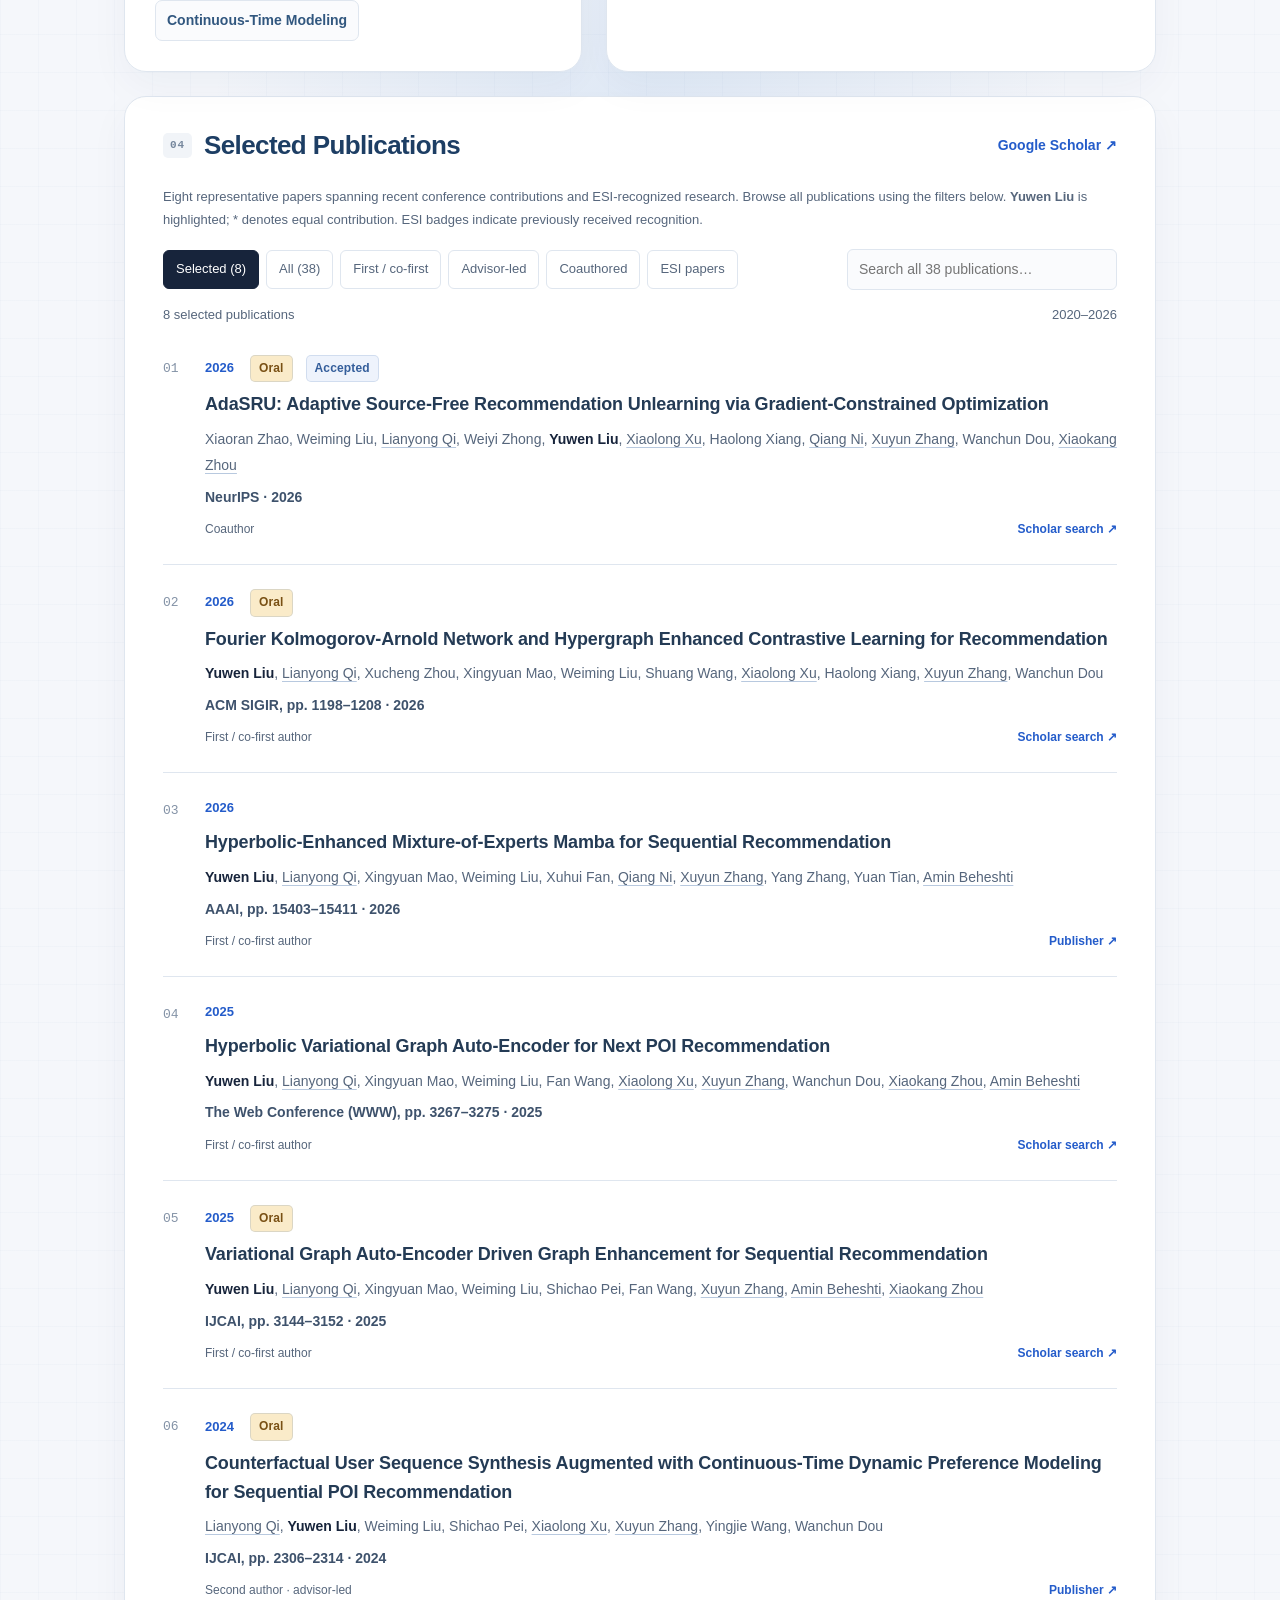
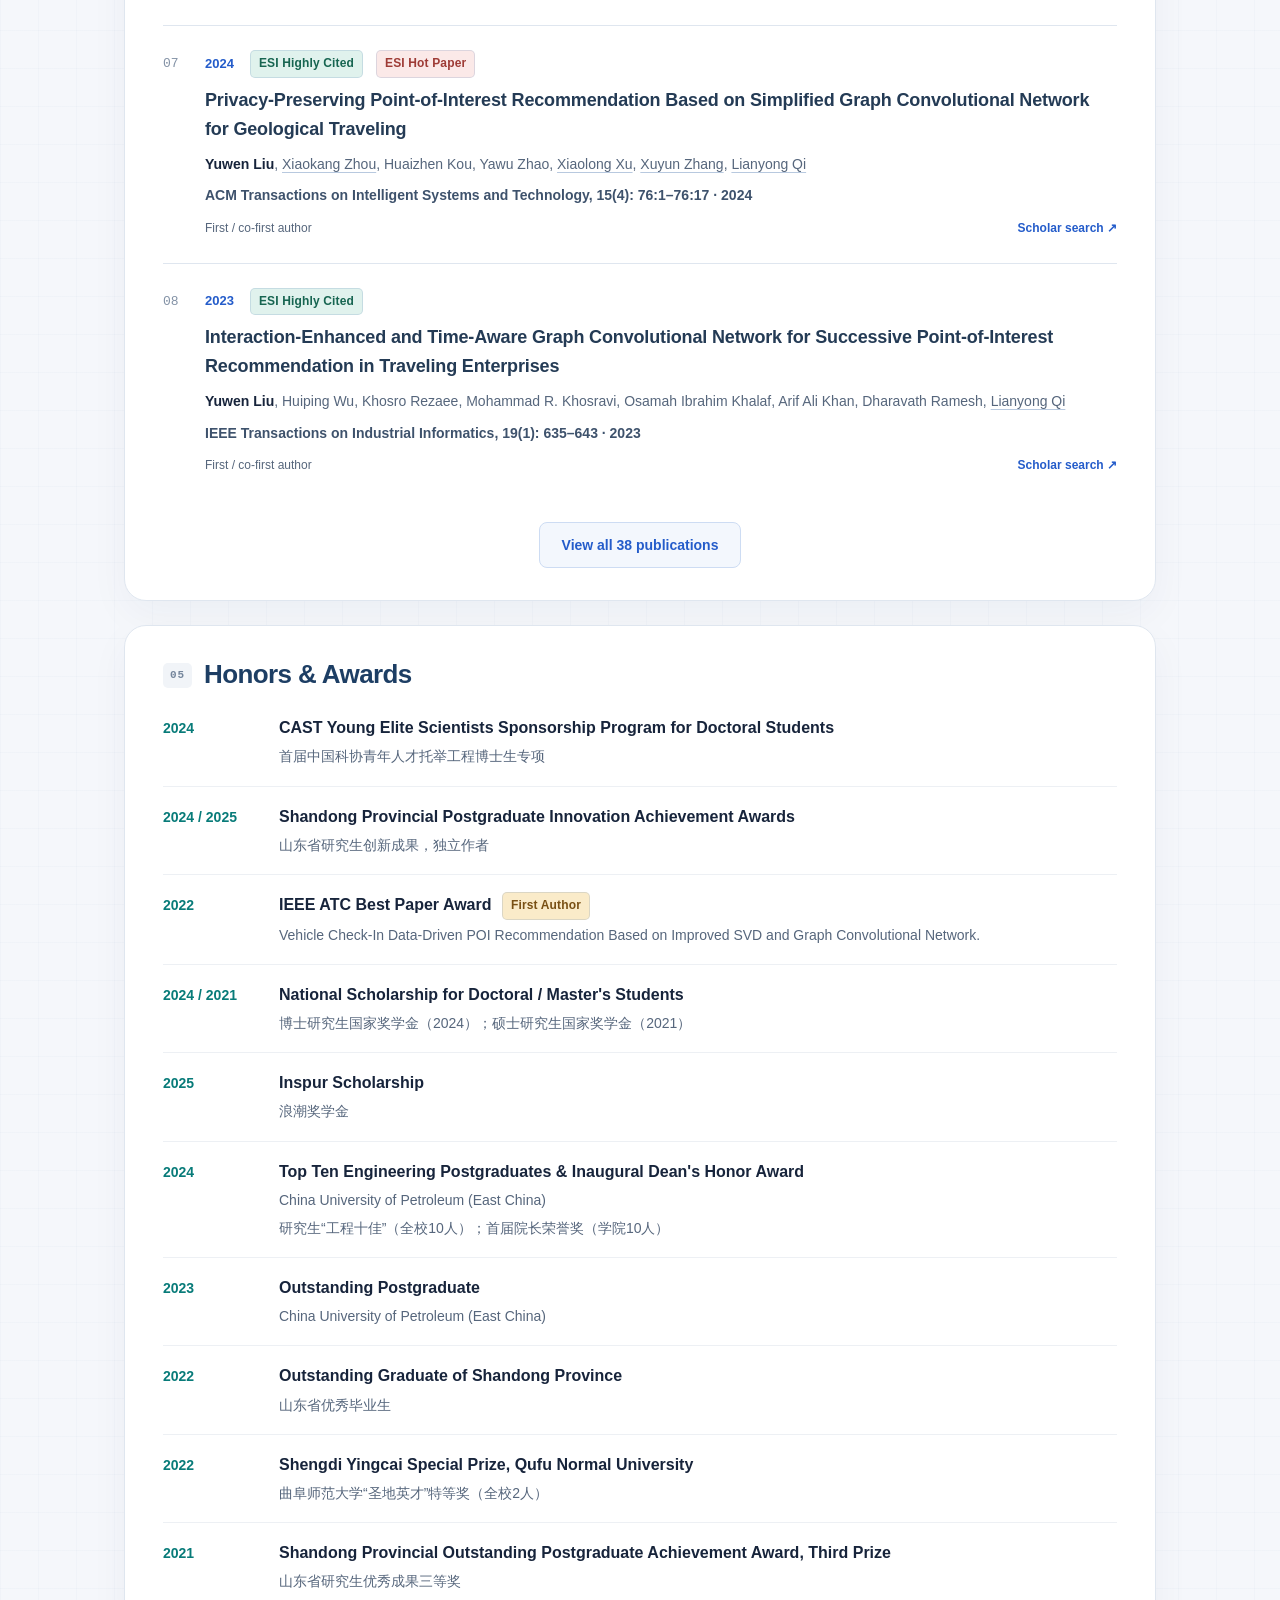
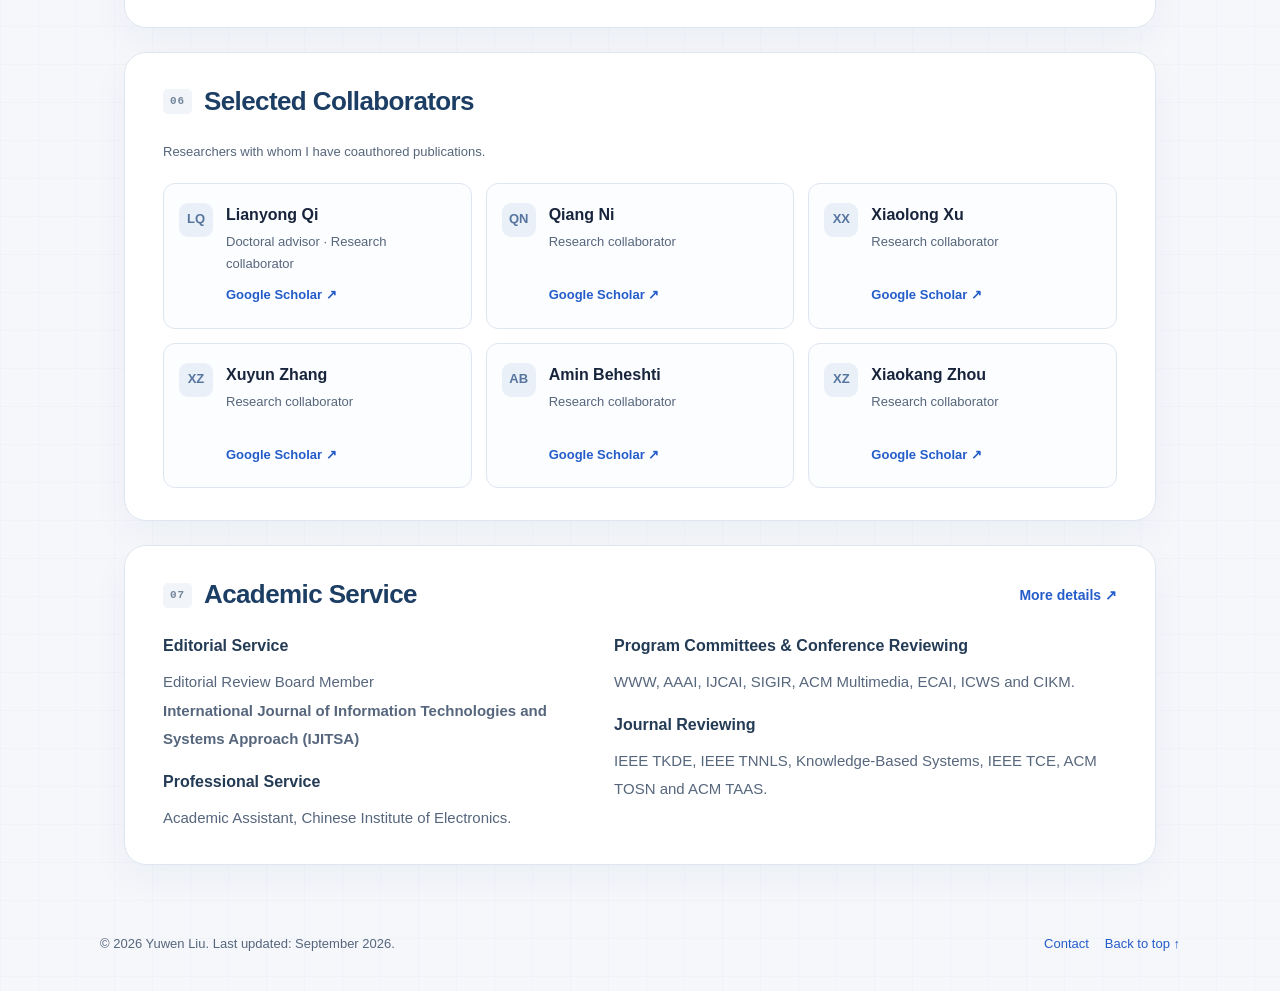
==== commit 3de9bd6b: "Update index.html" ====
--- a/index.html
+++ b/index.html
@@ -16,7 +16,7 @@
      ESI badges record previously received recognition, not a live ESI database query.
      No unpublished paper URL or unverified CCF/CAS classification is invented here.
      Eight selected works: NeurIPS 2026, SIGIR 2026, AAAI 2026, WWW 2025, IJCAI 2025,
-     IJCAI 2024, TIST ESI Hot/Highly Cited, and IJIS Greenhouse ESI Hot/Highly Cited.
+     IJCAI 2024, TIST ESI Hot/Highly Cited, and TII ESI Highly Cited.
      Oral labels for SIGIR and both IJCAI papers were confirmed by the owner in September 2026.
      To add a publication: copy a .publication item, update its text, id, data-tags and data-year.
      Update the research snapshot and footer dates when editing the publication records.
@@ -104,6 +104,28 @@
  .home-page .section-link{font-size:12px}
  .home-page .section-note,.home-page .results-line,.home-page .site-footer{font-size:12px}
 }
+
+/* Compact navigation tabs, matching the low-profile navigation on the other pages. */
+.home-page .nav-shell{min-height:68px}
+.home-page .nav-links{align-items:center;align-self:center}
+.home-page .nav-links a,
+.home-page .nav-links a.active,
+.home-page .nav-links a[aria-current="page"]{
+ display:inline-flex;align-items:center;justify-content:center;align-self:center;
+ height:auto;min-height:0;max-height:none;margin:0;padding:7px 12px;
+ line-height:1.5;border:0;border-bottom:2px solid transparent;border-radius:8px;
+ box-shadow:none;transform:none;background:transparent;
+}
+.home-page .nav-links a.active,
+.home-page .nav-links a[aria-current="page"]{color:var(--blue);background:#f0f5fd;border-bottom-color:var(--blue)}
+.home-page .nav-links a::before,
+.home-page .nav-links a::after{content:none;display:none}
+.home-page .nav-links a:hover{background:#f3f6fb;text-decoration:none;transform:none;box-shadow:none}
+@media(max-width:640px){
+ .home-page .nav-shell{min-height:64px}
+ .home-page .nav-links{gap:6px 8px}
+ .home-page .nav-links a{padding:6px 10px}
+}
 </style>
 </head>
 <body class="home-page" id="top">
@@ -157,12 +179,12 @@
 <li class="publication" data-tags="first" data-year="2024" id="paper-19"><div class="pub-index">19</div><div class="pub-body"><div class="pub-top"><span class="pub-year">2024</span><span class="badge ">Co-first Author</span></div><h3>GLFNet: Global and Local Frequency-Domain Network for Long-Term Time Series Forecasting</h3><p class="authors">Xucheng Zhou*, <strong>Yuwen Liu*</strong>, <a class="" href="https://scholar.google.com/citations?user=pxNRRsAAAAAJ&amp;hl=en" target="_blank" rel="noopener noreferrer">Lianyong Qi</a>, <a class="" href="https://scholar.google.com/citations?user=Tyzef4sAAAAJ&amp;hl=en" target="_blank" rel="noopener noreferrer">Xiaolong Xu</a>, Wanchun Dou, <a class="" href="https://scholar.google.com/citations?user=wbF6HL8AAAAJ&amp;hl=en" target="_blank" rel="noopener noreferrer">Xuyun Zhang</a>, Yang Zhang</p><p class="venue">ACM CIKM, pp. 3527–3536 · 2024</p><div class="pub-bottom"><span>First / co-first author</span><a class="" href="https://scholar.google.com/scholar?q=%22GLFNet%3A%20Global%20and%20Local%20Frequency-Domain%20Network%20for%20Long-Term%20Time%20Series%20Forecasting%22" target="_blank" rel="noopener noreferrer">Scholar search ↗</a></div></div></li>
 <li class="publication" data-tags="coauthor" data-year="2024" id="paper-20"><div class="pub-index">20</div><div class="pub-body"><div class="pub-top"><span class="pub-year">2024</span></div><h3>Optimizing CNN Inference Speed over Big Social Data through Efficient Model Parallelism for Sustainable Web of Things</h3><p class="authors">Yuhao Hu, <a class="" href="https://scholar.google.com/citations?user=Tyzef4sAAAAJ&amp;hl=en" target="_blank" rel="noopener noreferrer">Xiaolong Xu</a>, Muhammad Bilal, Weiyi Zhong, <strong>Yuwen Liu</strong>, Huaizhen Kou, Lingzhen Kong</p><p class="venue">Journal of Parallel and Distributed Computing, 192: 104927 · 2024</p><div class="pub-bottom"><span>Coauthor</span><a class="" href="https://scholar.google.com/scholar?q=%22Optimizing%20CNN%20Inference%20Speed%20over%20Big%20Social%20Data%20through%20Efficient%20Model%20Parallelism%20for%20Sustainable%20Web%20of%20Things%22" target="_blank" rel="noopener noreferrer">Scholar search ↗</a></div></div></li>
 <li class="publication" data-tags="coauthor" data-year="2024" id="paper-21"><div class="pub-index">21</div><div class="pub-body"><div class="pub-top"><span class="pub-year">2024</span></div><h3>Enhancing Temporal Knowledge Graph Alignment in News Domain with Box Embedding</h3><p class="authors">Bingchen Liu, Shihao Hou, Weiyi Zhong, Xiaoran Zhao, <strong>Yuwen Liu</strong>, Yihong Yang, Shijun Liu, Li Pan</p><p class="venue">IEEE Transactions on Computational Social Systems, 11(4): 4909–4919 · 2024</p><div class="pub-bottom"><span>Coauthor</span><a class="" href="https://scholar.google.com/scholar?q=%22Enhancing%20Temporal%20Knowledge%20Graph%20Alignment%20in%20News%20Domain%20with%20Box%20Embedding%22" target="_blank" rel="noopener noreferrer">Scholar search ↗</a></div></div></li>
-<li class="publication" data-tags="first esi" data-year="2023" id="paper-22"><div class="pub-index">22</div><div class="pub-body"><div class="pub-top"><span class="pub-year">2023</span><span class="badge teal">ESI Highly Cited</span></div><h3>Interaction-Enhanced and Time-Aware Graph Convolutional Network for Successive Point-of-Interest Recommendation in Traveling Enterprises</h3><p class="authors"><strong>Yuwen Liu</strong>, Huiping Wu, Khosro Rezaee, Mohammad R. Khosravi, Osamah Ibrahim Khalaf, Arif Ali Khan, Dharavath Ramesh, <a class="" href="https://scholar.google.com/citations?user=pxNRRsAAAAAJ&amp;hl=en" target="_blank" rel="noopener noreferrer">Lianyong Qi</a></p><p class="venue">IEEE Transactions on Industrial Informatics, 19(1): 635–643 · 2023</p><div class="pub-bottom"><span>First / co-first author</span><a class="" href="https://scholar.google.com/scholar?q=%22Interaction-Enhanced%20and%20Time-Aware%20Graph%20Convolutional%20Network%20for%20Successive%20Point-of-Interest%20Recommendation%20in%20Traveling%20Enterprises%22" target="_blank" rel="noopener noreferrer">Scholar search ↗</a></div></div></li>
+<li class="publication" data-selected-rank="8" data-tags="first esi selected" data-year="2023" id="paper-22"><div class="pub-index">22</div><div class="pub-body"><div class="pub-top"><span class="pub-year">2023</span><span class="badge teal">ESI Highly Cited</span></div><h3>Interaction-Enhanced and Time-Aware Graph Convolutional Network for Successive Point-of-Interest Recommendation in Traveling Enterprises</h3><p class="authors"><strong>Yuwen Liu</strong>, Huiping Wu, Khosro Rezaee, Mohammad R. Khosravi, Osamah Ibrahim Khalaf, Arif Ali Khan, Dharavath Ramesh, <a class="" href="https://scholar.google.com/citations?user=pxNRRsAAAAAJ&amp;hl=en" target="_blank" rel="noopener noreferrer">Lianyong Qi</a></p><p class="venue">IEEE Transactions on Industrial Informatics, 19(1): 635–643 · 2023</p><div class="pub-bottom"><span>First / co-first author</span><a class="" href="https://scholar.google.com/scholar?q=%22Interaction-Enhanced%20and%20Time-Aware%20Graph%20Convolutional%20Network%20for%20Successive%20Point-of-Interest%20Recommendation%20in%20Traveling%20Enterprises%22" target="_blank" rel="noopener noreferrer">Scholar search ↗</a></div></div></li>
 <li class="publication" data-tags="first" data-year="2023" id="paper-23"><div class="pub-index">23</div><div class="pub-body"><div class="pub-top"><span class="pub-year">2023</span></div><h3>A Label Noise Filtering and Label Missing Supplement Framework Based on Game Theory</h3><p class="authors"><strong>Yuwen Liu</strong>, Rongju Yao, Song Jia, Fan Wang, Ruili Wang, Rui Ma, <a class="" href="https://scholar.google.com/citations?user=pxNRRsAAAAAJ&amp;hl=en" target="_blank" rel="noopener noreferrer">Lianyong Qi</a></p><p class="venue">Digital Communications and Networks, 9(4): 887–895 · 2023</p><div class="pub-bottom"><span>First / co-first author</span><a class="" href="https://scholar.google.com/scholar?q=%22A%20Label%20Noise%20Filtering%20and%20Label%20Missing%20Supplement%20Framework%20Based%20on%20Game%20Theory%22" target="_blank" rel="noopener noreferrer">Scholar search ↗</a></div></div></li>
 <li class="publication" data-tags="coauthor" data-year="2023" id="paper-24"><div class="pub-index">24</div><div class="pub-body"><div class="pub-top"><span class="pub-year">2023</span></div><h3>Privacy-Aware Traffic Flow Prediction Based on Multi-Party Sensor Data with Zero Trust in Smart City</h3><p class="authors">Fan Wang, Guangshun Li, Yilei Wang, Wajid Rafique, Mohammad R. Khosravi, Guanfeng Liu, <strong>Yuwen Liu</strong>, <a class="" href="https://scholar.google.com/citations?user=pxNRRsAAAAAJ&amp;hl=en" target="_blank" rel="noopener noreferrer">Lianyong Qi</a></p><p class="venue">ACM Transactions on Internet Technology, 23(3): 44:1–44:19 · 2023</p><div class="pub-bottom"><span>Coauthor</span><a class="" href="https://scholar.google.com/scholar?q=%22Privacy-Aware%20Traffic%20Flow%20Prediction%20Based%20on%20Multi-Party%20Sensor%20Data%20with%20Zero%20Trust%20in%20Smart%20City%22" target="_blank" rel="noopener noreferrer">Scholar search ↗</a></div></div></li>
 <li class="publication" data-tags="coauthor" data-year="2023" id="paper-25"><div class="pub-index">25</div><div class="pub-body"><div class="pub-top"><span class="pub-year">2023</span></div><h3>A Novel Short-Term Traffic Prediction Model Based on SVD and ARIMA with Blockchain in Industrial Internet of Things</h3><p class="authors">Ying Miao, Xiuhong Bai, Yuxuan Cao, <strong>Yuwen Liu</strong>, Fei Dai, Fan Wang, <a class="" href="https://scholar.google.com/citations?user=pxNRRsAAAAAJ&amp;hl=en" target="_blank" rel="noopener noreferrer">Lianyong Qi</a>, Wanchun Dou</p><p class="venue">IEEE Internet of Things Journal, 10(24): 21217–21226 · 2023</p><div class="pub-bottom"><span>Coauthor</span><a class="" href="https://scholar.google.com/scholar?q=%22A%20Novel%20Short-Term%20Traffic%20Prediction%20Model%20Based%20on%20SVD%20and%20ARIMA%20with%20Blockchain%20in%20Industrial%20Internet%20of%20Things%22" target="_blank" rel="noopener noreferrer">Scholar search ↗</a></div></div></li>
 <li class="publication" data-tags="coauthor" data-year="2023" id="paper-26"><div class="pub-index">26</div><div class="pub-body"><div class="pub-top"><span class="pub-year">2023</span></div><h3>An Accuracy-Enhanced Group Recommendation Approach Based on DEMATEL</h3><p class="authors">Yuqing Wang, <a class="" href="https://scholar.google.com/citations?user=pxNRRsAAAAAJ&amp;hl=en" target="_blank" rel="noopener noreferrer">Lianyong Qi</a>, Ruihan Dou, Shigen Shen, Linlin Hou, <strong>Yuwen Liu</strong>, Yihong Yang, Lingzhen Kong</p><p class="venue">Pattern Recognition Letters, 167: 171–180 · 2023</p><div class="pub-bottom"><span>Coauthor</span><a class="" href="https://scholar.google.com/scholar?q=%22An%20Accuracy-Enhanced%20Group%20Recommendation%20Approach%20Based%20on%20DEMATEL%22" target="_blank" rel="noopener noreferrer">Scholar search ↗</a></div></div></li>
-<li class="publication" data-selected-rank="8" data-tags="first esi selected" data-year="2022" id="paper-27"><div class="pub-index">27</div><div class="pub-body"><div class="pub-top"><span class="pub-year">2022</span><span class="badge teal">ESI Highly Cited</span><span class="badge red">ESI Hot Paper</span></div><h3>A Long Short-Term Memory-Based Model for Greenhouse Climate Prediction</h3><p class="authors"><strong>Yuwen Liu</strong>, Dejuan Li, Shaohua Wan, Fan Wang, Wanchun Dou, <a class="" href="https://scholar.google.com/citations?user=Tyzef4sAAAAJ&amp;hl=en" target="_blank" rel="noopener noreferrer">Xiaolong Xu</a>, Shancang Li, Rui Ma, <a class="" href="https://scholar.google.com/citations?user=pxNRRsAAAAAJ&amp;hl=en" target="_blank" rel="noopener noreferrer">Lianyong Qi</a></p><p class="venue">International Journal of Intelligent Systems, 37(1): 135–151 · 2022</p><div class="pub-bottom"><span>First / co-first author</span><a class="" href="https://scholar.google.com/scholar?q=%22A%20Long%20Short-Term%20Memory-Based%20Model%20for%20Greenhouse%20Climate%20Prediction%22" target="_blank" rel="noopener noreferrer">Scholar search ↗</a></div></div></li>
+<li class="publication" data-tags="first esi" data-year="2022" id="paper-27"><div class="pub-index">27</div><div class="pub-body"><div class="pub-top"><span class="pub-year">2022</span><span class="badge teal">ESI Highly Cited</span><span class="badge red">ESI Hot Paper</span></div><h3>A Long Short-Term Memory-Based Model for Greenhouse Climate Prediction</h3><p class="authors"><strong>Yuwen Liu</strong>, Dejuan Li, Shaohua Wan, Fan Wang, Wanchun Dou, <a class="" href="https://scholar.google.com/citations?user=Tyzef4sAAAAJ&amp;hl=en" target="_blank" rel="noopener noreferrer">Xiaolong Xu</a>, Shancang Li, Rui Ma, <a class="" href="https://scholar.google.com/citations?user=pxNRRsAAAAAJ&amp;hl=en" target="_blank" rel="noopener noreferrer">Lianyong Qi</a></p><p class="venue">International Journal of Intelligent Systems, 37(1): 135–151 · 2022</p><div class="pub-bottom"><span>First / co-first author</span><a class="" href="https://scholar.google.com/scholar?q=%22A%20Long%20Short-Term%20Memory-Based%20Model%20for%20Greenhouse%20Climate%20Prediction%22" target="_blank" rel="noopener noreferrer">Scholar search ↗</a></div></div></li>
 <li class="publication" data-tags="first esi" data-year="2022" id="paper-28"><div class="pub-index">28</div><div class="pub-body"><div class="pub-top"><span class="pub-year">2022</span><span class="badge teal">ESI Highly Cited</span></div><h3>Bidirectional GRU Networks-Based Next POI Category Prediction for Healthcare</h3><p class="authors"><strong>Yuwen Liu</strong>, Zuolong Song, <a class="" href="https://scholar.google.com/citations?user=Tyzef4sAAAAJ&amp;hl=en" target="_blank" rel="noopener noreferrer">Xiaolong Xu</a>, Wajid Rafique, <a class="" href="https://scholar.google.com/citations?user=wbF6HL8AAAAJ&amp;hl=en" target="_blank" rel="noopener noreferrer">Xuyun Zhang</a>, Jun Shen, Mohammad R. Khosravi, <a class="" href="https://scholar.google.com/citations?user=pxNRRsAAAAAJ&amp;hl=en" target="_blank" rel="noopener noreferrer">Lianyong Qi</a></p><p class="venue">International Journal of Intelligent Systems, 37(7): 4020–4040 · 2022</p><div class="pub-bottom"><span>First / co-first author</span><a class="" href="https://scholar.google.com/scholar?q=%22Bidirectional%20GRU%20Networks-Based%20Next%20POI%20Category%20Prediction%20for%20Healthcare%22" target="_blank" rel="noopener noreferrer">Scholar search ↗</a></div></div></li>
 <li class="publication" data-tags="first" data-year="2022" id="paper-29"><div class="pub-index">29</div><div class="pub-body"><div class="pub-top"><span class="pub-year">2022</span><span class="badge gold">Best Paper Award</span></div><h3>Vehicle Check-In Data-Driven POI Recommendation Based on Improved SVD and Graph Convolutional Network</h3><p class="authors"><strong>Yuwen Liu</strong>, Jie Zhang, Ruihan Dou, <a class="" href="https://scholar.google.com/citations?user=jkNvIacAAAAJ&amp;hl=en" target="_blank" rel="noopener noreferrer">Xiaokang Zhou</a>, <a class="" href="https://scholar.google.com/citations?user=Tyzef4sAAAAJ&amp;hl=en" target="_blank" rel="noopener noreferrer">Xiaolong Xu</a>, Shoujin Wang, <a class="" href="https://scholar.google.com/citations?user=pxNRRsAAAAAJ&amp;hl=en" target="_blank" rel="noopener noreferrer">Lianyong Qi</a></p><p class="venue">IEEE ATC, pp. 2040–2047 · 2022</p><div class="pub-bottom"><span>First / co-first author</span><a class="" href="https://scholar.google.com/scholar?q=%22Vehicle%20Check-In%20Data-Driven%20POI%20Recommendation%20Based%20on%20Improved%20SVD%20and%20Graph%20Convolutional%20Network%22" target="_blank" rel="noopener noreferrer">Scholar search ↗</a></div></div></li>
 <li class="publication" data-tags="advisor" data-year="2022" id="paper-30"><div class="pub-index">30</div><div class="pub-body"><div class="pub-top"><span class="pub-year">2022</span></div><h3>Privacy-Aware Point-of-Interest Category Recommendation in Internet of Things</h3><p class="authors"><a class="" href="https://scholar.google.com/citations?user=pxNRRsAAAAAJ&amp;hl=en" target="_blank" rel="noopener noreferrer">Lianyong Qi</a>, <strong>Yuwen Liu</strong>, Yulan Zhang, <a class="" href="https://scholar.google.com/citations?user=Tyzef4sAAAAJ&amp;hl=en" target="_blank" rel="noopener noreferrer">Xiaolong Xu</a>, Muhammad Bilal, Houbing Song</p><p class="venue">IEEE Internet of Things Journal, 9(21): 21398–21408 · 2022</p><div class="pub-bottom"><span>Second author · advisor-led</span><a class="" href="https://scholar.google.com/scholar?q=%22Privacy-Aware%20Point-of-Interest%20Category%20Recommendation%20in%20Internet%20of%20Things%22" target="_blank" rel="noopener noreferrer">Scholar search ↗</a></div></div></li>
